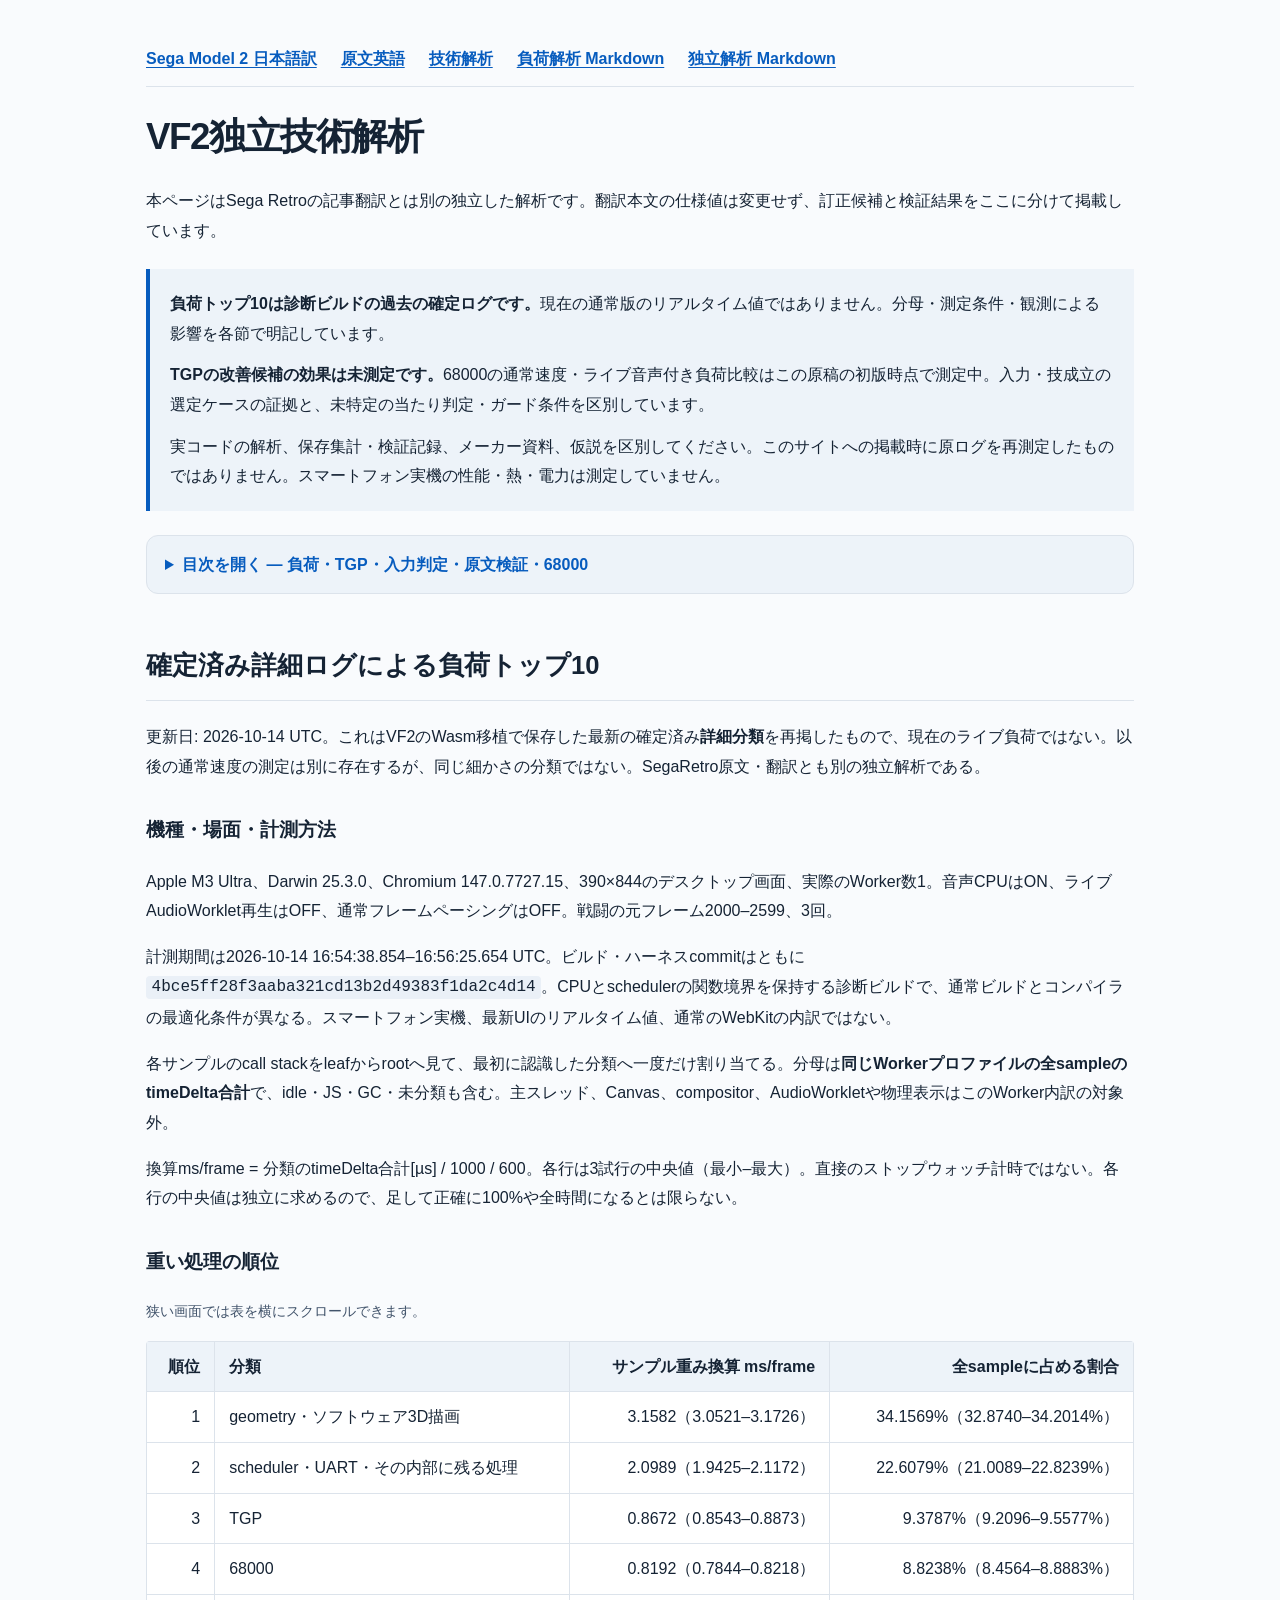
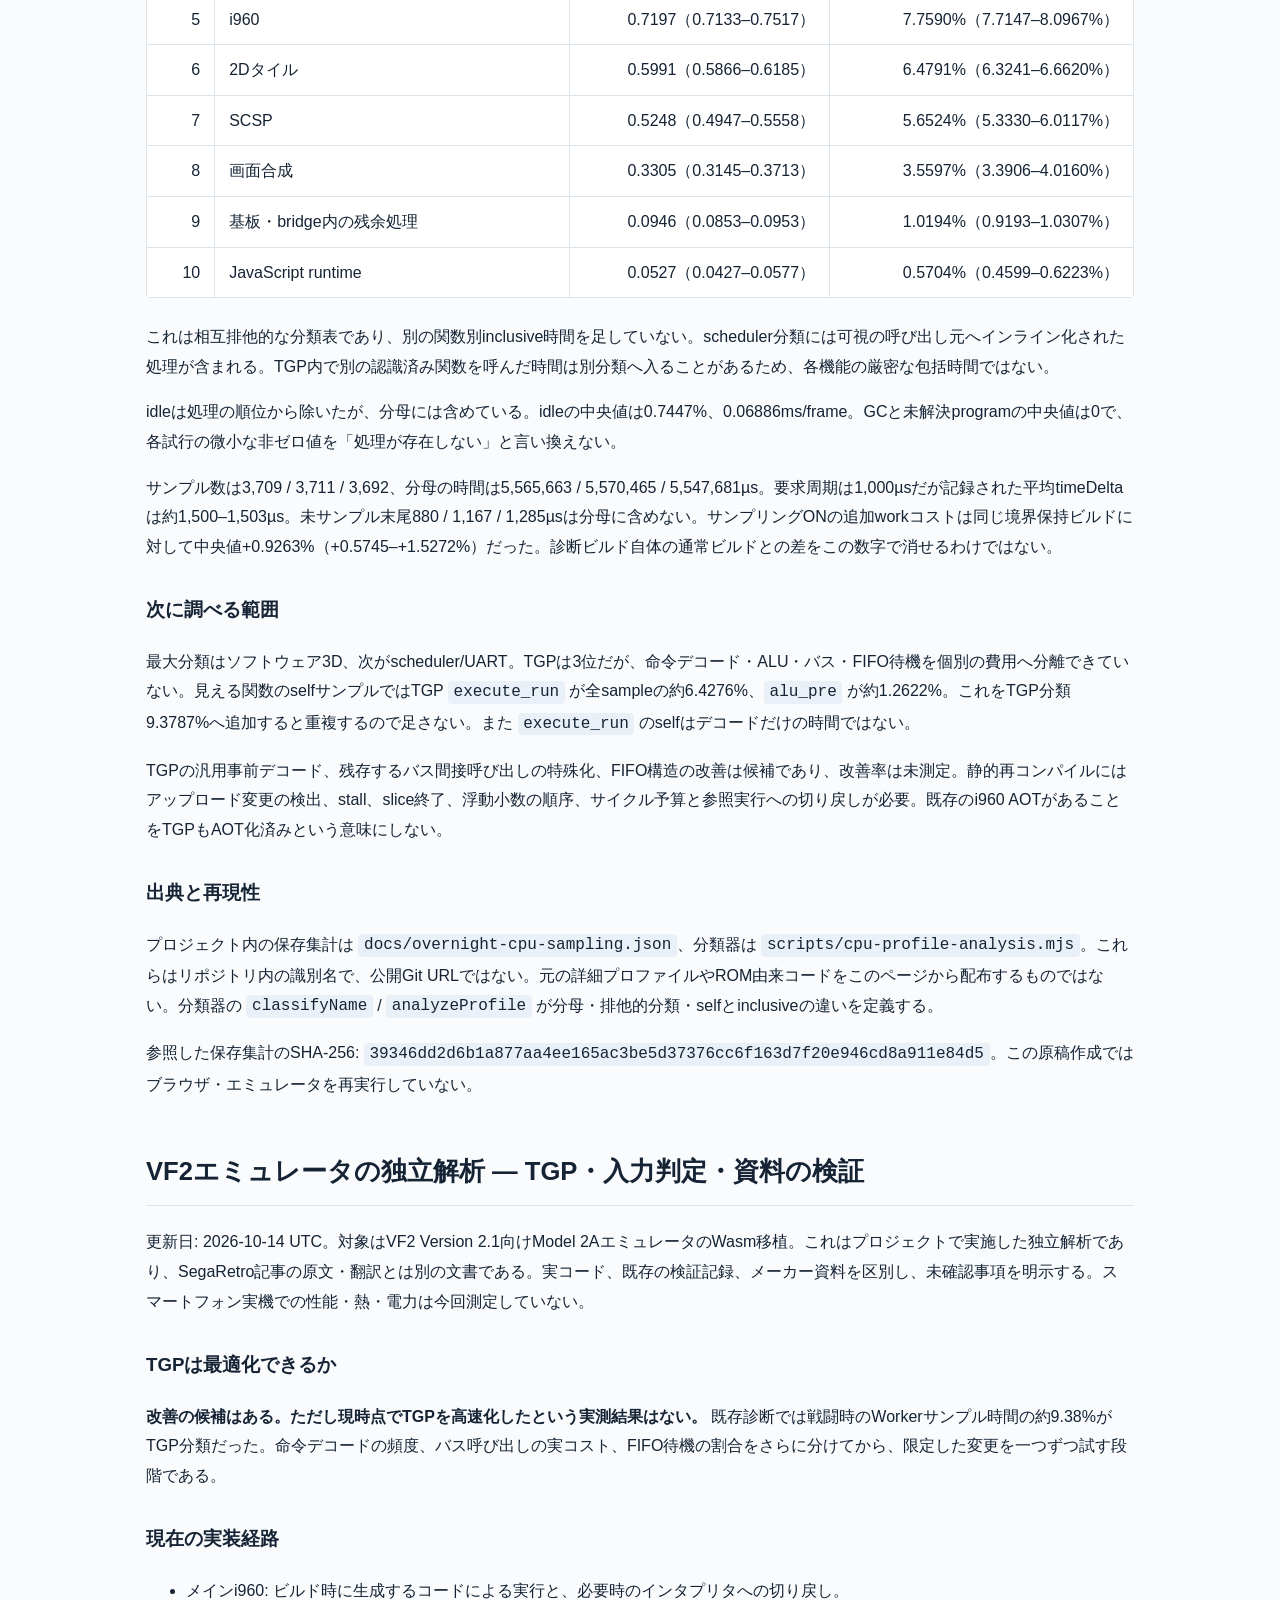
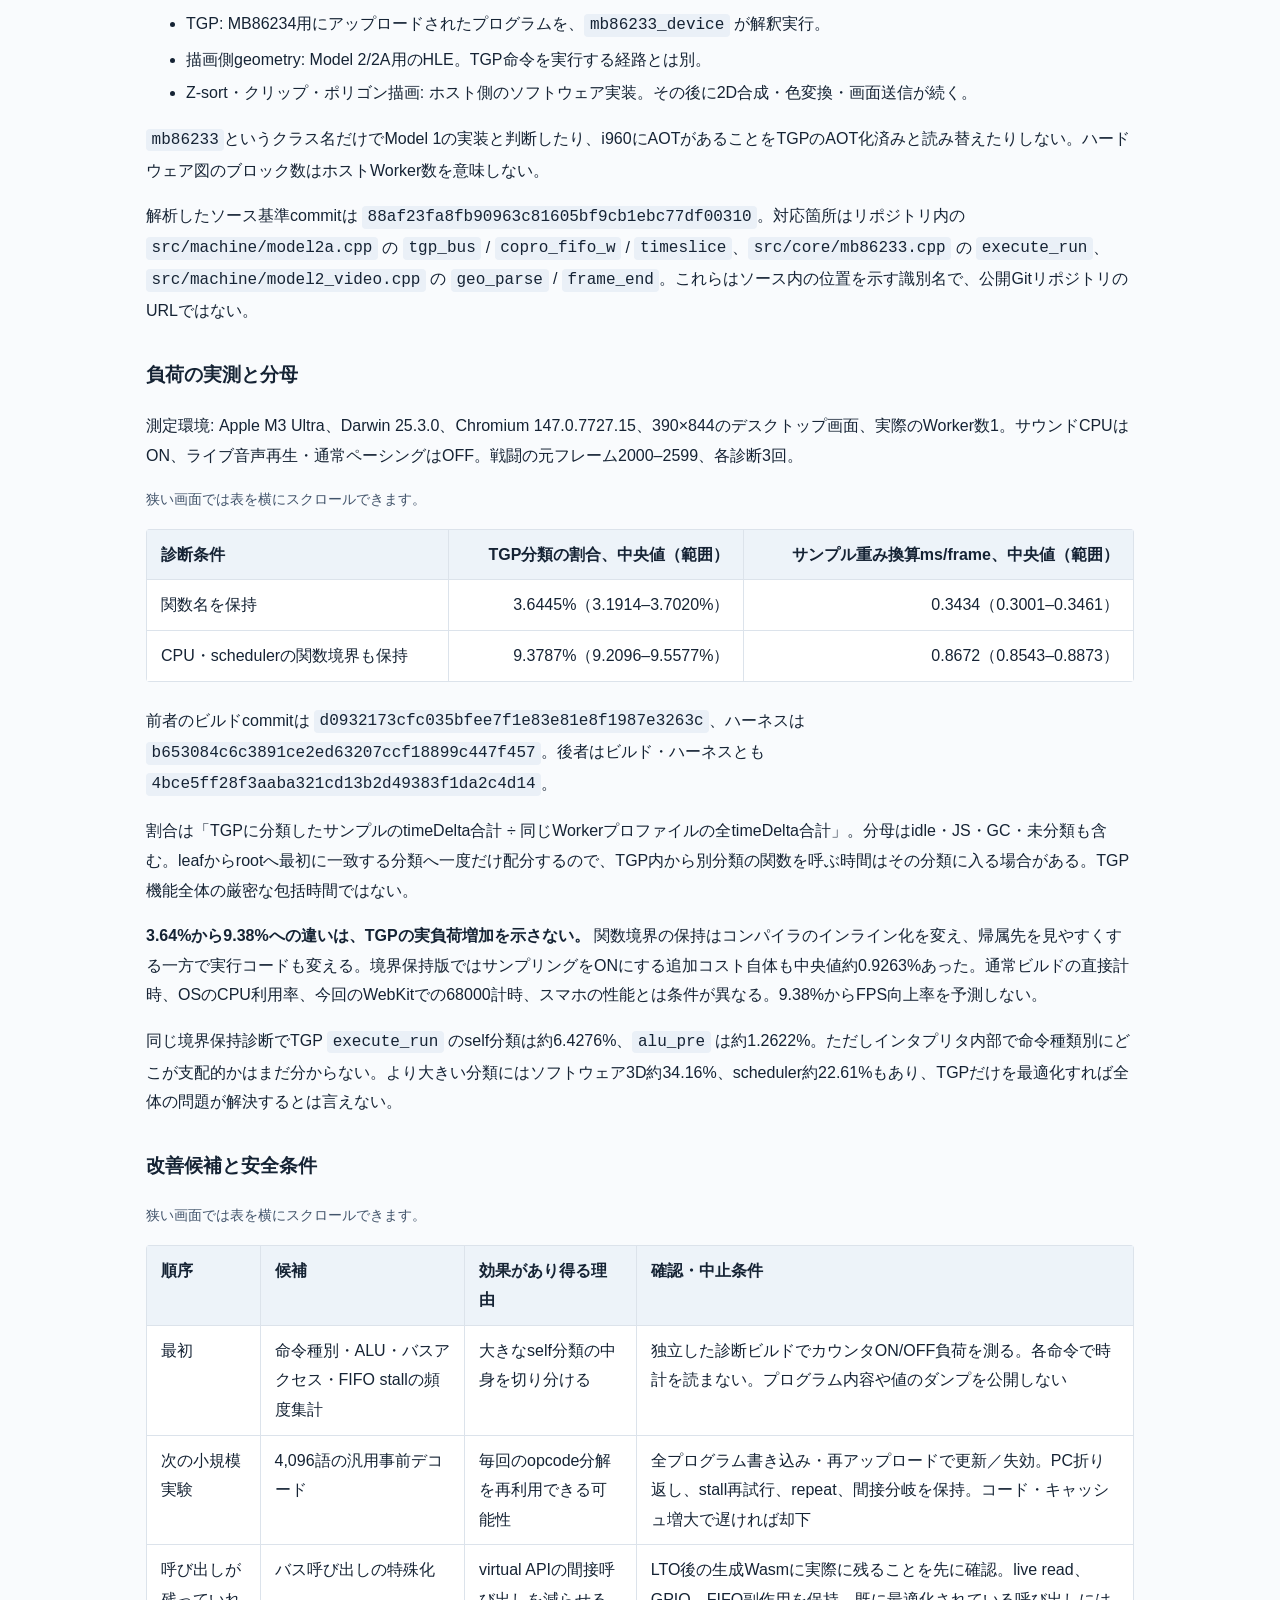
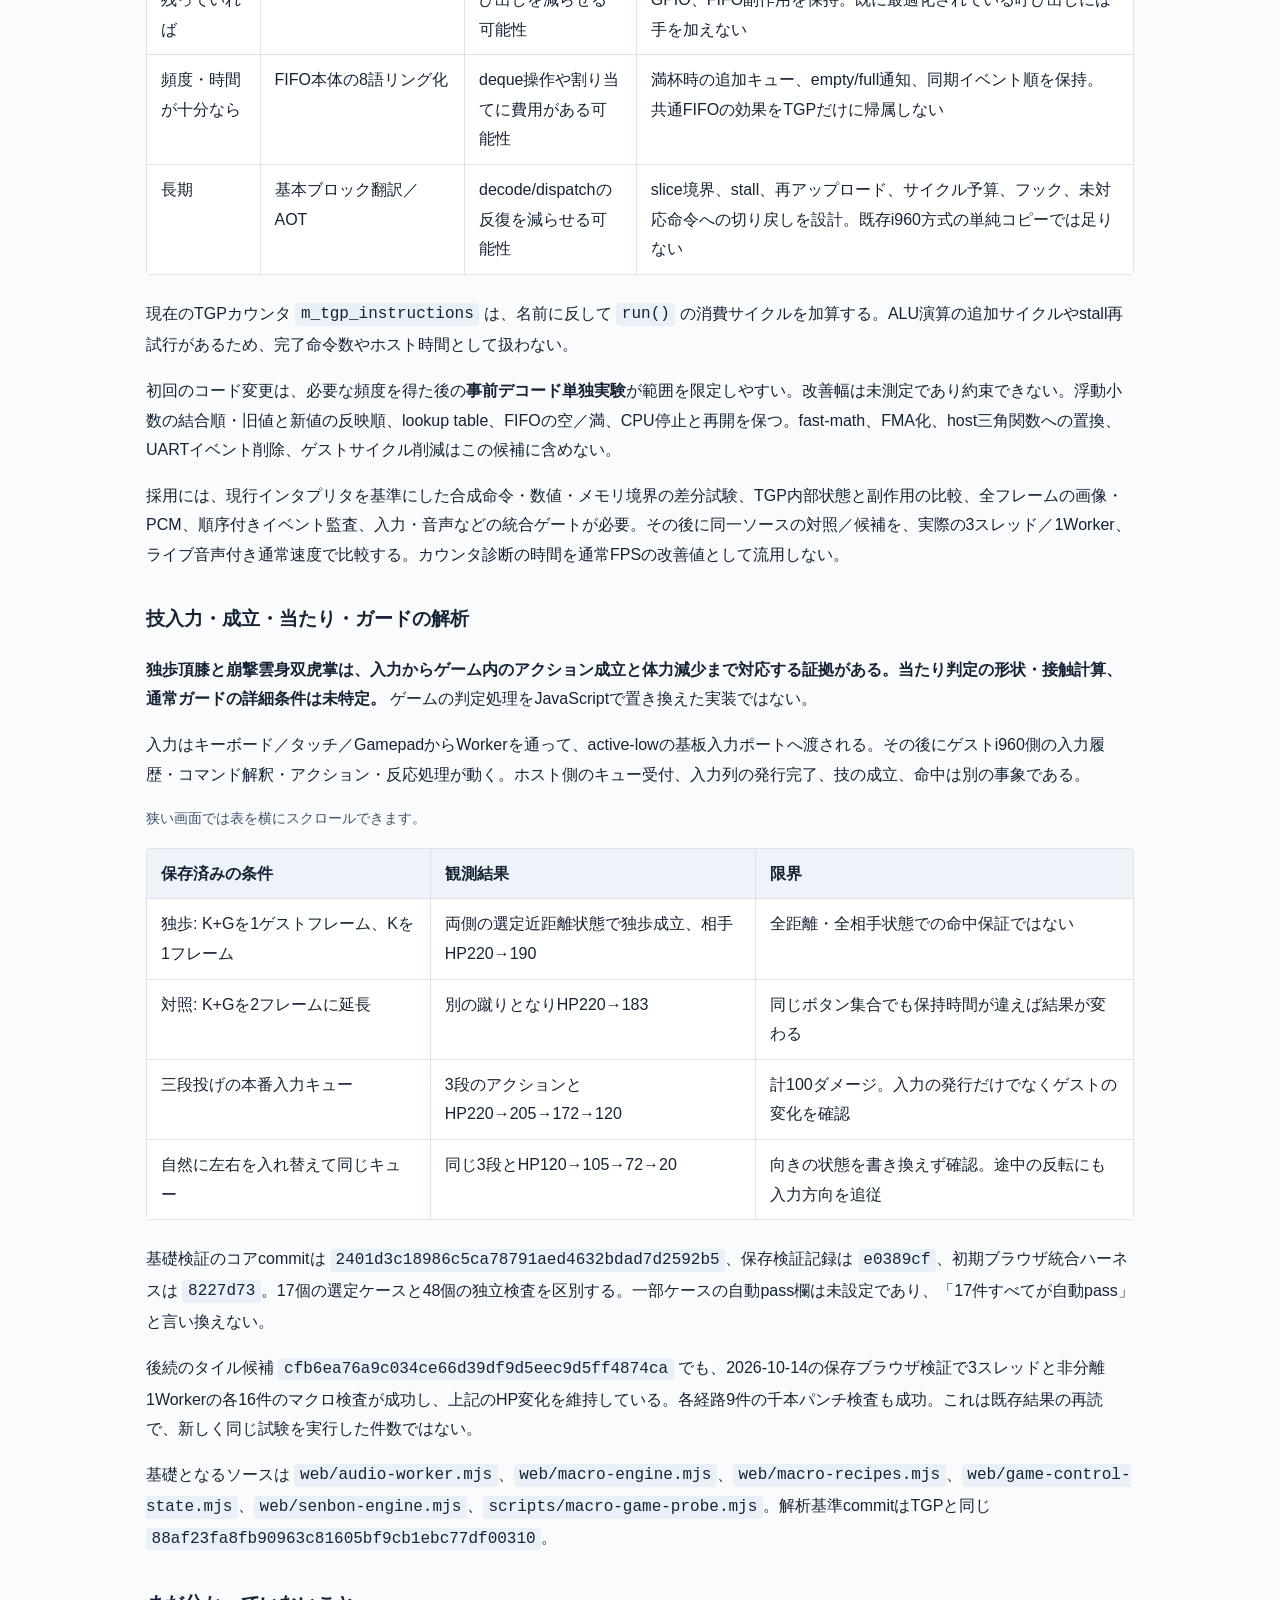
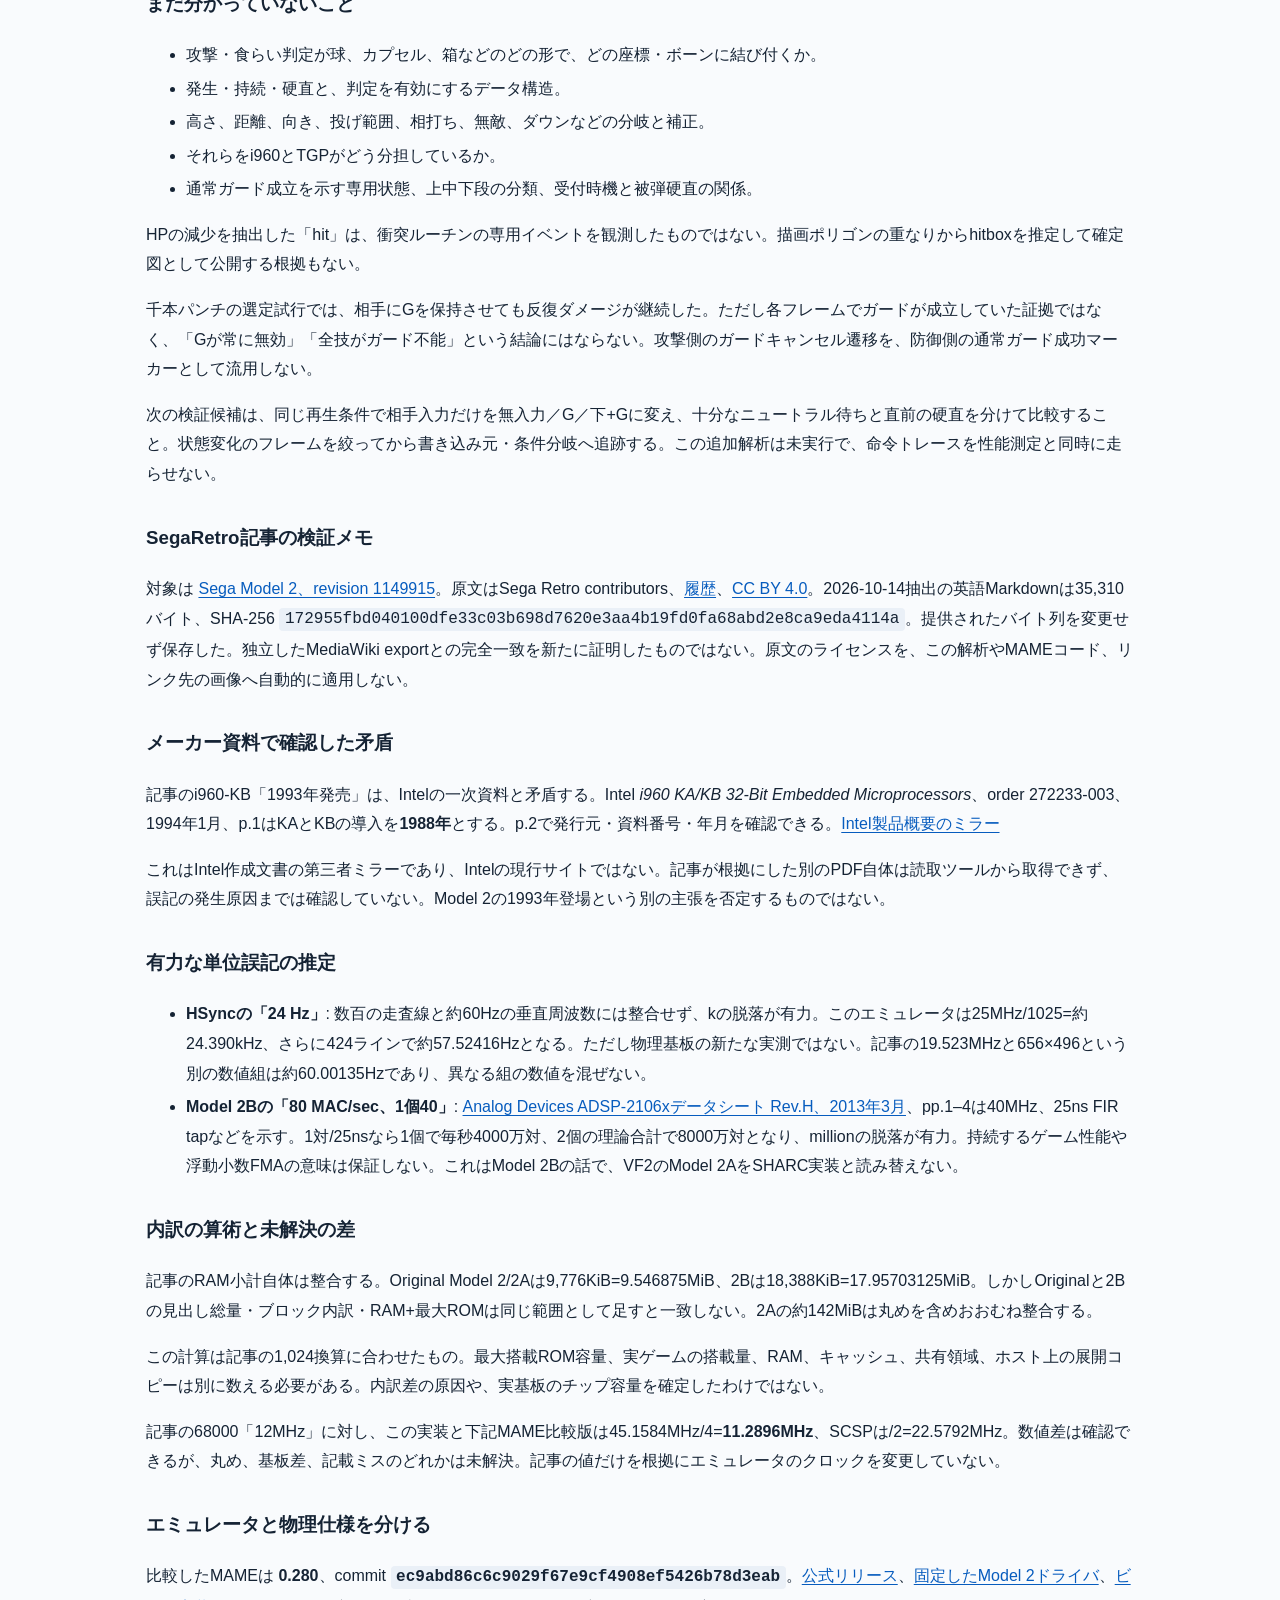
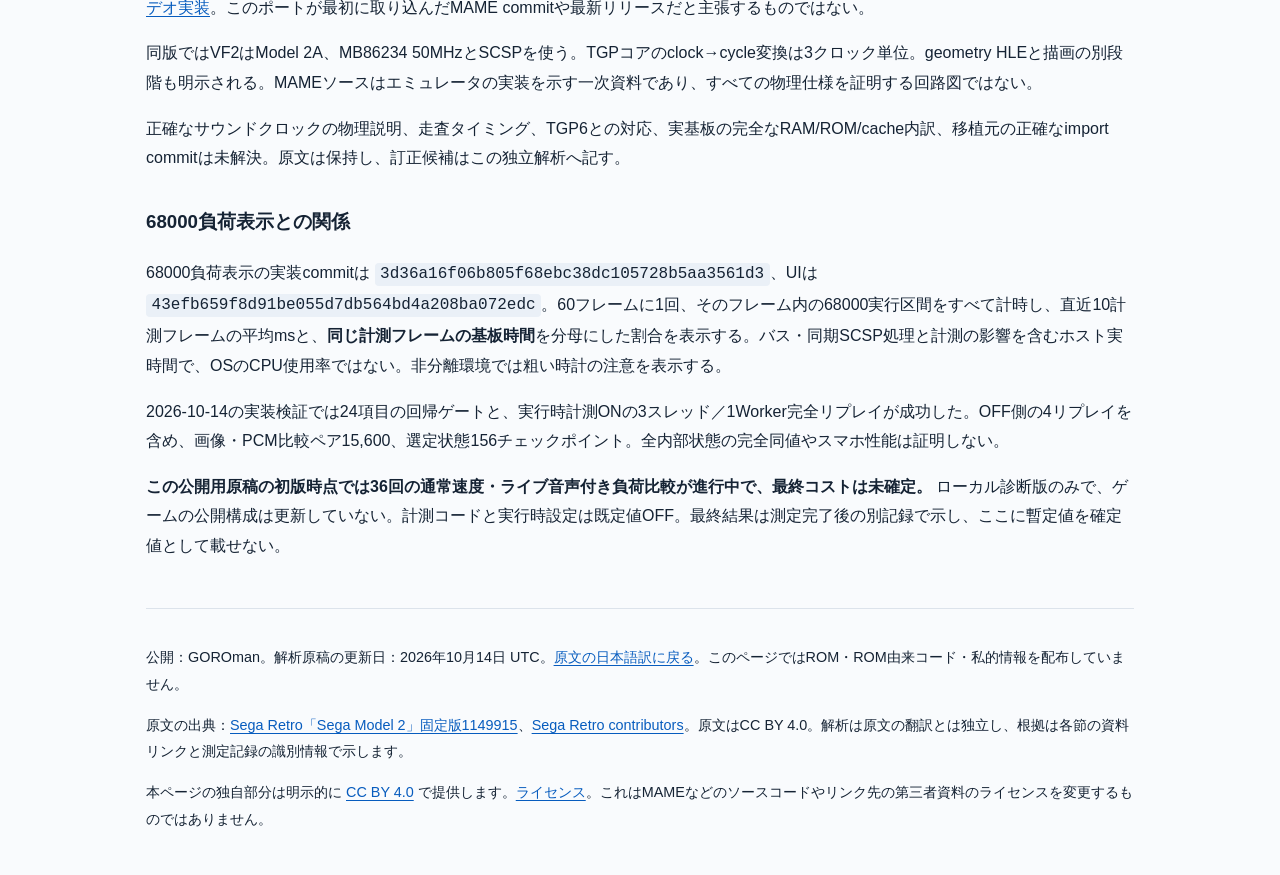
==== analysis.html @ 70b8b93a "Add independent VF2 analysis with diagnostic load and evidence limits" ====
<!DOCTYPE html>
<html lang="ja"><head><meta charset="utf-8"/><meta content="width=device-width, initial-scale=1" name="viewport"/><title>VF2独立技術解析 | Sega Model 2 日本語版</title><meta content="Sega Retroの原文翻訳とは独立したVF2技術解析。診断負荷トップ10、TGPの改善候補、入力判定、原文の検証、68000の計測条件と未確定事項。" name="description"/><link href="style.css" rel="stylesheet"/></head><body class="analysis-page"><nav aria-label="ページの切り替え" class="top"><a href="index.html">Sega Model 2 日本語訳</a><a href="en.html">原文英語</a><a aria-current="page" href="analysis.html">技術解析</a><a download="" href="vf2-load-top10-ja.md">負荷解析 Markdown</a><a download="" href="vf2-independent-analysis-ja.md">独立解析 Markdown</a></nav><main><h1>VF2独立技術解析</h1><p>本ページはSega Retroの記事翻訳とは別の独立した解析です。翻訳本文の仕様値は変更せず、訂正候補と検証結果をここに分けて掲載しています。</p><aside aria-label="解析の範囲と留保" class="analysis-notice"><p><strong>負荷トップ10は診断ビルドの過去の確定ログです。</strong>現在の通常版のリアルタイム値ではありません。分母・測定条件・観測による影響を各節で明記しています。</p><p><strong>TGPの改善候補の効果は未測定です。</strong>68000の通常速度・ライブ音声付き負荷比較はこの原稿の初版時点で測定中。入力・技成立の選定ケースの証拠と、未特定の当たり判定・ガード条件を区別しています。</p><p>実コードの解析、保存集計・検証記録、メーカー資料、仮説を区別してください。このサイトへの掲載時に原ログを再測定したものではありません。スマートフォン実機の性能・熱・電力は測定していません。</p></aside><details class="toc-disclosure"><summary>目次を開く — 負荷・TGP・入力判定・原文検証・68000</summary><nav aria-label="解析の目次" id="TOC"><ul><li><a href="#load-section-0">確定済み詳細ログによる負荷トップ10</a></li><li><a href="#load-section-1">機種・場面・計測方法</a></li><li><a href="#load-section-2">重い処理の順位</a></li><li><a href="#load-section-3">次に調べる範囲</a></li><li><a href="#load-section-4">出典と再現性</a></li><li><a href="#load-section-5">VF2エミュレータの独立解析 — TGP・入力判定・資料の検証</a></li><li><a href="#load-section-6">TGPは最適化できるか</a></li><li><a href="#load-section-7">現在の実装経路</a></li><li><a href="#load-section-8">負荷の実測と分母</a></li><li><a href="#load-section-9">改善候補と安全条件</a></li><li><a href="#load-section-10">技入力・成立・当たり・ガードの解析</a></li><li><a href="#load-section-11">まだ分かっていないこと</a></li><li><a href="#load-section-12">SegaRetro記事の検証メモ</a></li><li><a href="#load-section-13">メーカー資料で確認した矛盾</a></li><li><a href="#load-section-14">有力な単位誤記の推定</a></li><li><a href="#load-section-15">内訳の算術と未解決の差</a></li><li><a href="#load-section-16">エミュレータと物理仕様を分ける</a></li><li><a href="#load-section-17">68000負荷表示との関係</a></li></ul></nav></details><h2 id="load-section-0">確定済み詳細ログによる負荷トップ10</h2>
<p>更新日: 2026-10-14 UTC。これはVF2のWasm移植で保存した最新の確定済み<strong>詳細分類</strong>を再掲したもので、現在のライブ負荷ではない。以後の通常速度の測定は別に存在するが、同じ細かさの分類ではない。SegaRetro原文・翻訳とも別の独立解析である。</p>
<h3 id="load-section-1">機種・場面・計測方法</h3>
<p>Apple M3 Ultra、Darwin 25.3.0、Chromium 147.0.7727.15、390×844のデスクトップ画面、実際のWorker数1。音声CPUはON、ライブAudioWorklet再生はOFF、通常フレームペーシングはOFF。戦闘の元フレーム2000–2599、3回。</p>
<p>計測期間は2026-10-14 16:54:38.854–16:56:25.654 UTC。ビルド・ハーネスcommitはともに <code>4bce5ff28f3aaba321cd13b2d49383f1da2c4d14</code>。CPUとschedulerの関数境界を保持する診断ビルドで、通常ビルドとコンパイラの最適化条件が異なる。スマートフォン実機、最新UIのリアルタイム値、通常のWebKitの内訳ではない。</p>
<p>各サンプルのcall stackをleafからrootへ見て、最初に認識した分類へ一度だけ割り当てる。分母は<strong>同じWorkerプロファイルの全sampleのtimeDelta合計</strong>で、idle・JS・GC・未分類も含む。主スレッド、Canvas、compositor、AudioWorkletや物理表示はこのWorker内訳の対象外。</p>
<p>換算ms/frame = 分類のtimeDelta合計[µs] / 1000 / 600。各行は3試行の中央値（最小–最大）。直接のストップウォッチ計時ではない。各行の中央値は独立に求めるので、足して正確に100%や全時間になるとは限らない。</p>
<h3 id="load-section-2">重い処理の順位</h3>
<p class="table-hint">狭い画面では表を横にスクロールできます。</p><div aria-label="負荷順位と測定範囲の表" class="table-scroll" role="region" tabindex="0"><table>
<thead>
<tr>
<th scope="col" style="text-align:right">順位</th>
<th scope="col">分類</th>
<th scope="col" style="text-align:right">サンプル重み換算 ms/frame</th>
<th scope="col" style="text-align:right">全sampleに占める割合</th>
</tr>
</thead>
<tbody>
<tr>
<td style="text-align:right">1</td>
<td>geometry・ソフトウェア3D描画</td>
<td style="text-align:right">3.1582（3.0521–3.1726）</td>
<td style="text-align:right">34.1569%（32.8740–34.2014%）</td>
</tr>
<tr>
<td style="text-align:right">2</td>
<td>scheduler・UART・その内部に残る処理</td>
<td style="text-align:right">2.0989（1.9425–2.1172）</td>
<td style="text-align:right">22.6079%（21.0089–22.8239%）</td>
</tr>
<tr>
<td style="text-align:right">3</td>
<td>TGP</td>
<td style="text-align:right">0.8672（0.8543–0.8873）</td>
<td style="text-align:right">9.3787%（9.2096–9.5577%）</td>
</tr>
<tr>
<td style="text-align:right">4</td>
<td>68000</td>
<td style="text-align:right">0.8192（0.7844–0.8218）</td>
<td style="text-align:right">8.8238%（8.4564–8.8883%）</td>
</tr>
<tr>
<td style="text-align:right">5</td>
<td>i960</td>
<td style="text-align:right">0.7197（0.7133–0.7517）</td>
<td style="text-align:right">7.7590%（7.7147–8.0967%）</td>
</tr>
<tr>
<td style="text-align:right">6</td>
<td>2Dタイル</td>
<td style="text-align:right">0.5991（0.5866–0.6185）</td>
<td style="text-align:right">6.4791%（6.3241–6.6620%）</td>
</tr>
<tr>
<td style="text-align:right">7</td>
<td>SCSP</td>
<td style="text-align:right">0.5248（0.4947–0.5558）</td>
<td style="text-align:right">5.6524%（5.3330–6.0117%）</td>
</tr>
<tr>
<td style="text-align:right">8</td>
<td>画面合成</td>
<td style="text-align:right">0.3305（0.3145–0.3713）</td>
<td style="text-align:right">3.5597%（3.3906–4.0160%）</td>
</tr>
<tr>
<td style="text-align:right">9</td>
<td>基板・bridge内の残余処理</td>
<td style="text-align:right">0.0946（0.0853–0.0953）</td>
<td style="text-align:right">1.0194%（0.9193–1.0307%）</td>
</tr>
<tr>
<td style="text-align:right">10</td>
<td>JavaScript runtime</td>
<td style="text-align:right">0.0527（0.0427–0.0577）</td>
<td style="text-align:right">0.5704%（0.4599–0.6223%）</td>
</tr>
</tbody>
</table></div>
<p>これは相互排他的な分類表であり、別の関数別inclusive時間を足していない。scheduler分類には可視の呼び出し元へインライン化された処理が含まれる。TGP内で別の認識済み関数を呼んだ時間は別分類へ入ることがあるため、各機能の厳密な包括時間ではない。</p>
<p>idleは処理の順位から除いたが、分母には含めている。idleの中央値は0.7447%、0.06886ms/frame。GCと未解決programの中央値は0で、各試行の微小な非ゼロ値を「処理が存在しない」と言い換えない。</p>
<p>サンプル数は3,709 / 3,711 / 3,692、分母の時間は5,565,663 / 5,570,465 / 5,547,681µs。要求周期は1,000µsだが記録された平均timeDeltaは約1,500–1,503µs。未サンプル末尾880 / 1,167 / 1,285µsは分母に含めない。サンプリングONの追加workコストは同じ境界保持ビルドに対して中央値+0.9263%（+0.5745–+1.5272%）だった。診断ビルド自体の通常ビルドとの差をこの数字で消せるわけではない。</p>
<h3 id="load-section-3">次に調べる範囲</h3>
<p>最大分類はソフトウェア3D、次がscheduler/UART。TGPは3位だが、命令デコード・ALU・バス・FIFO待機を個別の費用へ分離できていない。見える関数のselfサンプルではTGP <code>execute_run</code> が全sampleの約6.4276%、<code>alu_pre</code> が約1.2622%。これをTGP分類9.3787%へ追加すると重複するので足さない。また <code>execute_run</code> のselfはデコードだけの時間ではない。</p>
<p>TGPの汎用事前デコード、残存するバス間接呼び出しの特殊化、FIFO構造の改善は候補であり、改善率は未測定。静的再コンパイルにはアップロード変更の検出、stall、slice終了、浮動小数の順序、サイクル予算と参照実行への切り戻しが必要。既存のi960 AOTがあることをTGPもAOT化済みという意味にしない。</p>
<h3 id="load-section-4">出典と再現性</h3>
<p>プロジェクト内の保存集計は <code>docs/overnight-cpu-sampling.json</code>、分類器は <code>scripts/cpu-profile-analysis.mjs</code>。これらはリポジトリ内の識別名で、公開Git URLではない。元の詳細プロファイルやROM由来コードをこのページから配布するものではない。分類器の <code>classifyName</code> / <code>analyzeProfile</code> が分母・排他的分類・selfとinclusiveの違いを定義する。</p>
<p>参照した保存集計のSHA-256: <code>39346dd2d6b1a877aa4ee165ac3be5d37376cc6f163d7f20e946cd8a911e84d5</code>。この原稿作成ではブラウザ・エミュレータを再実行していない。</p>
<h2 id="load-section-5">VF2エミュレータの独立解析 — TGP・入力判定・資料の検証</h2>
<p>更新日: 2026-10-14 UTC。対象はVF2 Version 2.1向けModel 2AエミュレータのWasm移植。これはプロジェクトで実施した独立解析であり、SegaRetro記事の原文・翻訳とは別の文書である。実コード、既存の検証記録、メーカー資料を区別し、未確認事項を明示する。スマートフォン実機での性能・熱・電力は今回測定していない。</p>
<h3 id="load-section-6">TGPは最適化できるか</h3>
<p><strong>改善の候補はある。ただし現時点でTGPを高速化したという実測結果はない。</strong> 既存診断では戦闘時のWorkerサンプル時間の約9.38%がTGP分類だった。命令デコードの頻度、バス呼び出しの実コスト、FIFO待機の割合をさらに分けてから、限定した変更を一つずつ試す段階である。</p>
<h3 id="load-section-7">現在の実装経路</h3>
<ul>
<li>メインi960: ビルド時に生成するコードによる実行と、必要時のインタプリタへの切り戻し。</li>
<li>TGP: MB86234用にアップロードされたプログラムを、<code>mb86233_device</code> が解釈実行。</li>
<li>描画側geometry: Model 2/2A用のHLE。TGP命令を実行する経路とは別。</li>
<li>Z-sort・クリップ・ポリゴン描画: ホスト側のソフトウェア実装。その後に2D合成・色変換・画面送信が続く。</li>
</ul>
<p><code>mb86233</code>というクラス名だけでModel 1の実装と判断したり、i960にAOTがあることをTGPのAOT化済みと読み替えたりしない。ハードウェア図のブロック数はホストWorker数を意味しない。</p>
<p>解析したソース基準commitは <code>88af23fa8fb90963c81605bf9cb1ebc77df00310</code>。対応箇所はリポジトリ内の <code>src/machine/model2a.cpp</code> の <code>tgp_bus</code> / <code>copro_fifo_w</code> / <code>timeslice</code>、<code>src/core/mb86233.cpp</code> の <code>execute_run</code>、<code>src/machine/model2_video.cpp</code> の <code>geo_parse</code> / <code>frame_end</code>。これらはソース内の位置を示す識別名で、公開GitリポジトリのURLではない。</p>
<h3 id="load-section-8">負荷の実測と分母</h3>
<p>測定環境: Apple M3 Ultra、Darwin 25.3.0、Chromium 147.0.7727.15、390×844のデスクトップ画面、実際のWorker数1。サウンドCPUはON、ライブ音声再生・通常ペーシングはOFF。戦闘の元フレーム2000–2599、各診断3回。</p>
<p class="table-hint">狭い画面では表を横にスクロールできます。</p><div aria-label="負荷順位と測定範囲の表" class="table-scroll" role="region" tabindex="0"><table>
<thead>
<tr>
<th scope="col">診断条件</th>
<th scope="col" style="text-align:right">TGP分類の割合、中央値（範囲）</th>
<th scope="col" style="text-align:right">サンプル重み換算ms/frame、中央値（範囲）</th>
</tr>
</thead>
<tbody>
<tr>
<td>関数名を保持</td>
<td style="text-align:right">3.6445%（3.1914–3.7020%）</td>
<td style="text-align:right">0.3434（0.3001–0.3461）</td>
</tr>
<tr>
<td>CPU・schedulerの関数境界も保持</td>
<td style="text-align:right">9.3787%（9.2096–9.5577%）</td>
<td style="text-align:right">0.8672（0.8543–0.8873）</td>
</tr>
</tbody>
</table></div>
<p>前者のビルドcommitは <code>d0932173cfc035bfee7f1e83e81e8f1987e3263c</code>、ハーネスは <code>b653084c6c3891ce2ed63207ccf18899c447f457</code>。後者はビルド・ハーネスとも <code>4bce5ff28f3aaba321cd13b2d49383f1da2c4d14</code>。</p>
<p>割合は「TGPに分類したサンプルのtimeDelta合計 ÷ 同じWorkerプロファイルの全timeDelta合計」。分母はidle・JS・GC・未分類も含む。leafからrootへ最初に一致する分類へ一度だけ配分するので、TGP内から別分類の関数を呼ぶ時間はその分類に入る場合がある。TGP機能全体の厳密な包括時間ではない。</p>
<p><strong>3.64%から9.38%への違いは、TGPの実負荷増加を示さない。</strong> 関数境界の保持はコンパイラのインライン化を変え、帰属先を見やすくする一方で実行コードも変える。境界保持版ではサンプリングをONにする追加コスト自体も中央値約0.9263%あった。通常ビルドの直接計時、OSのCPU利用率、今回のWebKitでの68000計時、スマホの性能とは条件が異なる。9.38%からFPS向上率を予測しない。</p>
<p>同じ境界保持診断でTGP <code>execute_run</code> のself分類は約6.4276%、<code>alu_pre</code> は約1.2622%。ただしインタプリタ内部で命令種類別にどこが支配的かはまだ分からない。より大きい分類にはソフトウェア3D約34.16%、scheduler約22.61%もあり、TGPだけを最適化すれば全体の問題が解決するとは言えない。</p>
<h3 id="load-section-9">改善候補と安全条件</h3>
<p class="table-hint">狭い画面では表を横にスクロールできます。</p><div aria-label="負荷順位と測定範囲の表" class="table-scroll" role="region" tabindex="0"><table>
<thead>
<tr>
<th scope="col">順序</th>
<th scope="col">候補</th>
<th scope="col">効果があり得る理由</th>
<th scope="col">確認・中止条件</th>
</tr>
</thead>
<tbody>
<tr>
<td>最初</td>
<td>命令種別・ALU・バスアクセス・FIFO stallの頻度集計</td>
<td>大きなself分類の中身を切り分ける</td>
<td>独立した診断ビルドでカウンタON/OFF負荷を測る。各命令で時計を読まない。プログラム内容や値のダンプを公開しない</td>
</tr>
<tr>
<td>次の小規模実験</td>
<td>4,096語の汎用事前デコード</td>
<td>毎回のopcode分解を再利用できる可能性</td>
<td>全プログラム書き込み・再アップロードで更新／失効。PC折り返し、stall再試行、repeat、間接分岐を保持。コード・キャッシュ増大で遅ければ却下</td>
</tr>
<tr>
<td>呼び出しが残っていれば</td>
<td>バス呼び出しの特殊化</td>
<td>virtual APIの間接呼び出しを減らせる可能性</td>
<td>LTO後の生成Wasmに実際に残ることを先に確認。live read、GPIO、FIFO副作用を保持。既に最適化されている呼び出しには手を加えない</td>
</tr>
<tr>
<td>頻度・時間が十分なら</td>
<td>FIFO本体の8語リング化</td>
<td>deque操作や割り当てに費用がある可能性</td>
<td>満杯時の追加キュー、empty/full通知、同期イベント順を保持。共通FIFOの効果をTGPだけに帰属しない</td>
</tr>
<tr>
<td>長期</td>
<td>基本ブロック翻訳／AOT</td>
<td>decode/dispatchの反復を減らせる可能性</td>
<td>slice境界、stall、再アップロード、サイクル予算、フック、未対応命令への切り戻しを設計。既存i960方式の単純コピーでは足りない</td>
</tr>
</tbody>
</table></div>
<p>現在のTGPカウンタ <code>m_tgp_instructions</code> は、名前に反して <code>run()</code> の消費サイクルを加算する。ALU演算の追加サイクルやstall再試行があるため、完了命令数やホスト時間として扱わない。</p>
<p>初回のコード変更は、必要な頻度を得た後の<strong>事前デコード単独実験</strong>が範囲を限定しやすい。改善幅は未測定であり約束できない。浮動小数の結合順・旧値と新値の反映順、lookup table、FIFOの空／満、CPU停止と再開を保つ。fast-math、FMA化、host三角関数への置換、UARTイベント削除、ゲストサイクル削減はこの候補に含めない。</p>
<p>採用には、現行インタプリタを基準にした合成命令・数値・メモリ境界の差分試験、TGP内部状態と副作用の比較、全フレームの画像・PCM、順序付きイベント監査、入力・音声などの統合ゲートが必要。その後に同一ソースの対照／候補を、実際の3スレッド／1Worker、ライブ音声付き通常速度で比較する。カウンタ診断の時間を通常FPSの改善値として流用しない。</p>
<h3 id="load-section-10">技入力・成立・当たり・ガードの解析</h3>
<p><strong>独歩頂膝と崩撃雲身双虎掌は、入力からゲーム内のアクション成立と体力減少まで対応する証拠がある。当たり判定の形状・接触計算、通常ガードの詳細条件は未特定。</strong> ゲームの判定処理をJavaScriptで置き換えた実装ではない。</p>
<p>入力はキーボード／タッチ／GamepadからWorkerを通って、active-lowの基板入力ポートへ渡される。その後にゲストi960側の入力履歴・コマンド解釈・アクション・反応処理が動く。ホスト側のキュー受付、入力列の発行完了、技の成立、命中は別の事象である。</p>
<p class="table-hint">狭い画面では表を横にスクロールできます。</p><div aria-label="負荷順位と測定範囲の表" class="table-scroll" role="region" tabindex="0"><table>
<thead>
<tr>
<th scope="col">保存済みの条件</th>
<th scope="col">観測結果</th>
<th scope="col">限界</th>
</tr>
</thead>
<tbody>
<tr>
<td>独歩: K+Gを1ゲストフレーム、Kを1フレーム</td>
<td>両側の選定近距離状態で独歩成立、相手HP220→190</td>
<td>全距離・全相手状態での命中保証ではない</td>
</tr>
<tr>
<td>対照: K+Gを2フレームに延長</td>
<td>別の蹴りとなりHP220→183</td>
<td>同じボタン集合でも保持時間が違えば結果が変わる</td>
</tr>
<tr>
<td>三段投げの本番入力キュー</td>
<td>3段のアクションとHP220→205→172→120</td>
<td>計100ダメージ。入力の発行だけでなくゲストの変化を確認</td>
</tr>
<tr>
<td>自然に左右を入れ替えて同じキュー</td>
<td>同じ3段とHP120→105→72→20</td>
<td>向きの状態を書き換えず確認。途中の反転にも入力方向を追従</td>
</tr>
</tbody>
</table></div>
<p>基礎検証のコアcommitは <code>2401d3c18986c5ca78791aed4632bdad7d2592b5</code>、保存検証記録は <code>e0389cf</code>、初期ブラウザ統合ハーネスは <code>8227d73</code>。17個の選定ケースと48個の独立検査を区別する。一部ケースの自動pass欄は未設定であり、「17件すべてが自動pass」と言い換えない。</p>
<p>後続のタイル候補 <code>cfb6ea76a9c034ce66d39df9d5eec9d5ff4874ca</code> でも、2026-10-14の保存ブラウザ検証で3スレッドと非分離1Workerの各16件のマクロ検査が成功し、上記のHP変化を維持している。各経路9件の千本パンチ検査も成功。これは既存結果の再読で、新しく同じ試験を実行した件数ではない。</p>
<p>基礎となるソースは <code>web/audio-worker.mjs</code>、<code>web/macro-engine.mjs</code>、<code>web/macro-recipes.mjs</code>、<code>web/game-control-state.mjs</code>、<code>web/senbon-engine.mjs</code>、<code>scripts/macro-game-probe.mjs</code>。解析基準commitはTGPと同じ <code>88af23fa8fb90963c81605bf9cb1ebc77df00310</code>。</p>
<h3 id="load-section-11">まだ分かっていないこと</h3>
<ul>
<li>攻撃・食らい判定が球、カプセル、箱などのどの形で、どの座標・ボーンに結び付くか。</li>
<li>発生・持続・硬直と、判定を有効にするデータ構造。</li>
<li>高さ、距離、向き、投げ範囲、相打ち、無敵、ダウンなどの分岐と補正。</li>
<li>それらをi960とTGPがどう分担しているか。</li>
<li>通常ガード成立を示す専用状態、上中下段の分類、受付時機と被弾硬直の関係。</li>
</ul>
<p>HPの減少を抽出した「hit」は、衝突ルーチンの専用イベントを観測したものではない。描画ポリゴンの重なりからhitboxを推定して確定図として公開する根拠もない。</p>
<p>千本パンチの選定試行では、相手にGを保持させても反復ダメージが継続した。ただし各フレームでガードが成立していた証拠ではなく、「Gが常に無効」「全技がガード不能」という結論にはならない。攻撃側のガードキャンセル遷移を、防御側の通常ガード成功マーカーとして流用しない。</p>
<p>次の検証候補は、同じ再生条件で相手入力だけを無入力／G／下+Gに変え、十分なニュートラル待ちと直前の硬直を分けて比較すること。状態変化のフレームを絞ってから書き込み元・条件分岐へ追跡する。この追加解析は未実行で、命令トレースを性能測定と同時に走らせない。</p>
<h3 id="load-section-12">SegaRetro記事の検証メモ</h3>
<p>対象は <a href="https://segaretro.org/index.php?title=Sega_Model_2&amp;oldid=1149915">Sega Model 2、revision 1149915</a>。原文はSega Retro contributors、<a href="https://segaretro.org/index.php?title=Sega_Model_2&amp;action=history">履歴</a>、<a href="https://creativecommons.org/licenses/by/4.0/">CC BY 4.0</a>。2026-10-14抽出の英語Markdownは35,310バイト、SHA-256 <code>172955fbd040100dfe33c03b698d7620e3aa4b19fd0fa68abd2e8ca9eda4114a</code>。提供されたバイト列を変更せず保存した。独立したMediaWiki exportとの完全一致を新たに証明したものではない。原文のライセンスを、この解析やMAMEコード、リンク先の画像へ自動的に適用しない。</p>
<h3 id="load-section-13">メーカー資料で確認した矛盾</h3>
<p>記事のi960-KB「1993年発売」は、Intelの一次資料と矛盾する。Intel <em>i960 KA/KB 32-Bit Embedded Microprocessors</em>、order 272233-003、1994年1月、p.1はKAとKBの導入を<strong>1988年</strong>とする。p.2で発行元・資料番号・年月を確認できる。<a href="https://datasheets.chipdb.org/Intel/80960/PRODBREF/27223303.PDF">Intel製品概要のミラー</a></p>
<p>これはIntel作成文書の第三者ミラーであり、Intelの現行サイトではない。記事が根拠にした別のPDF自体は読取ツールから取得できず、誤記の発生原因までは確認していない。Model 2の1993年登場という別の主張を否定するものではない。</p>
<h3 id="load-section-14">有力な単位誤記の推定</h3>
<ul>
<li><strong>HSyncの「24 Hz」</strong>: 数百の走査線と約60Hzの垂直周波数には整合せず、kの脱落が有力。このエミュレータは25MHz/1025=約24.390kHz、さらに424ラインで約57.52416Hzとなる。ただし物理基板の新たな実測ではない。記事の19.523MHzと656×496という別の数値組は約60.00135Hzであり、異なる組の数値を混ぜない。</li>
<li><strong>Model 2Bの「80 MAC/sec、1個40」</strong>: <a href="https://www.analog.com/media/en/technical-documentation/data-sheets/ADSP-21060_21060L_21062_21062L_21060C_21060LC.pdf">Analog Devices ADSP-2106xデータシート Rev.H、2013年3月</a>、pp.1–4は40MHz、25ns FIR tapなどを示す。1対/25nsなら1個で毎秒4000万対、2個の理論合計で8000万対となり、millionの脱落が有力。持続するゲーム性能や浮動小数FMAの意味は保証しない。これはModel 2Bの話で、VF2のModel 2AをSHARC実装と読み替えない。</li>
</ul>
<h3 id="load-section-15">内訳の算術と未解決の差</h3>
<p>記事のRAM小計自体は整合する。Original Model 2/2Aは9,776KiB=9.546875MiB、2Bは18,388KiB=17.95703125MiB。しかしOriginalと2Bの見出し総量・ブロック内訳・RAM+最大ROMは同じ範囲として足すと一致しない。2Aの約142MiBは丸めを含めおおむね整合する。</p>
<p>この計算は記事の1,024換算に合わせたもの。最大搭載ROM容量、実ゲームの搭載量、RAM、キャッシュ、共有領域、ホスト上の展開コピーは別に数える必要がある。内訳差の原因や、実基板のチップ容量を確定したわけではない。</p>
<p>記事の68000「12MHz」に対し、この実装と下記MAME比較版は45.1584MHz/4=<strong>11.2896MHz</strong>、SCSPは/2=22.5792MHz。数値差は確認できるが、丸め、基板差、記載ミスのどれかは未解決。記事の値だけを根拠にエミュレータのクロックを変更していない。</p>
<h3 id="load-section-16">エミュレータと物理仕様を分ける</h3>
<p>比較したMAMEは <strong>0.280</strong>、commit <strong><code>ec9abd86c6c9029f67e9cf4908ef5426b78d3eab</code></strong>。<a href="https://github.com/mamedev/mame/releases/tag/mame0280">公式リリース</a>、<a href="https://github.com/mamedev/mame/blob/ec9abd86c6c9029f67e9cf4908ef5426b78d3eab/src/mame/sega/model2.cpp">固定したModel 2ドライバ</a>、<a href="https://github.com/mamedev/mame/blob/ec9abd86c6c9029f67e9cf4908ef5426b78d3eab/src/mame/sega/model2_v.cpp">ビデオ実装</a>。このポートが最初に取り込んだMAME commitや最新リリースだと主張するものではない。</p>
<p>同版ではVF2はModel 2A、MB86234 50MHzとSCSPを使う。TGPコアのclock→cycle変換は3クロック単位。geometry HLEと描画の別段階も明示される。MAMEソースはエミュレータの実装を示す一次資料であり、すべての物理仕様を証明する回路図ではない。</p>
<p>正確なサウンドクロックの物理説明、走査タイミング、TGP6との対応、実基板の完全なRAM/ROM/cache内訳、移植元の正確なimport commitは未解決。原文は保持し、訂正候補はこの独立解析へ記す。</p>
<h3 id="load-section-17">68000負荷表示との関係</h3>
<p>68000負荷表示の実装commitは <code>3d36a16f06b805f68ebc38dc105728b5aa3561d3</code>、UIは <code>43efb659f8d91be055d7db564bd4a208ba072edc</code>。60フレームに1回、そのフレーム内の68000実行区間をすべて計時し、直近10計測フレームの平均msと、<strong>同じ計測フレームの基板時間</strong>を分母にした割合を表示する。バス・同期SCSP処理と計測の影響を含むホスト実時間で、OSのCPU使用率ではない。非分離環境では粗い時計の注意を表示する。</p>
<p>2026-10-14の実装検証では24項目の回帰ゲートと、実行時計測ONの3スレッド／1Worker完全リプレイが成功した。OFF側の4リプレイを含め、画像・PCM比較ペア15,600、選定状態156チェックポイント。全内部状態の完全同値やスマホ性能は証明しない。</p>
<p><strong>この公開用原稿の初版時点では36回の通常速度・ライブ音声付き負荷比較が進行中で、最終コストは未確定。</strong> ローカル診断版のみで、ゲームの公開構成は更新していない。計測コードと実行時設定は既定値OFF。最終結果は測定完了後の別記録で示し、ここに暫定値を確定値として載せない。</p>
</main><footer><p>公開：GOROman。解析原稿の更新日：2026年10月14日 UTC。<a href="index.html">原文の日本語訳に戻る</a>。このページではROM・ROM由来コード・私的情報を配布していません。</p><p>原文の出典：<a href="https://segaretro.org/index.php?title=Sega_Model_2&amp;oldid=1149915">Sega Retro「Sega Model 2」固定版1149915</a>、<a href="https://segaretro.org/index.php?title=Sega_Model_2&amp;action=history">Sega Retro contributors</a>。原文はCC BY 4.0。解析は原文の翻訳とは独立し、根拠は各節の資料リンクと測定記録の識別情報で示します。</p><p>本ページの独自部分は明示的に <a href="https://creativecommons.org/licenses/by/4.0/" rel="license">CC BY 4.0</a> で提供します。<a href="LICENSE.txt">ライセンス</a>。これはMAMEなどのソースコードやリンク先の第三者資料のライセンスを変更するものではありません。</p></footer></body></html>
---- style.css ----
:root{color-scheme:light;--ink:#152334;--blue:#075cbe;--line:#dce3eb}*{box-sizing:border-box}html{scroll-behavior:smooth}body{max-width:1060px;margin:0 auto;padding:32px 36px 80px;font:16px/1.85 -apple-system,BlinkMacSystemFont,"Segoe UI","Noto Sans JP",sans-serif;color:var(--ink);background:#f9fbfd}h1{font-size:2.3rem;line-height:1.4;letter-spacing:-.04em;margin:24px 0}h2{font-size:1.6rem;border-bottom:1px solid var(--line);padding-bottom:.4em;margin-top:3rem}h3{margin-top:2rem}h4{font-size:1.1rem;margin:2rem 0 1rem}a{color:var(--blue);text-underline-offset:.18em;overflow-wrap:anywhere}p,li,th,td{overflow-wrap:anywhere}li{margin:.25em 0}nav.top{display:flex;gap:12px 24px;flex-wrap:wrap;font-weight:650;padding:12px 0;border-bottom:1px solid var(--line)}#TOC{background:#edf3f9;border:1px solid var(--line);border-radius:12px;padding:18px 24px;margin:30px 0}#TOC ul{margin:0}table{border-collapse:collapse;width:100%;background:white}th,td{border:1px solid var(--line);padding:10px 14px;text-align:left;vertical-align:top}th{background:#edf3f9}table ul{margin:0;padding-left:1.3rem}.spec-table th{width:24%;min-width:130px}.games-table th:last-child,.games-table td:last-child{width:24%}.table-scroll{overflow-x:auto;margin:1.5rem 0;border-radius:4px}.table-scroll:focus-visible,a:focus-visible{outline:3px solid #de8b19;outline-offset:3px}code{background:#eaf0f7;padding:.15em .35em;border-radius:4px}footer{margin-top:48px;border-top:1px solid var(--line);padding-top:20px;font-size:.9rem}[id]{scroll-margin-top:24px}@media(max-width:600px){body{padding:16px 16px 48px}h1{font-size:1.8rem}h2{font-size:1.4rem}ul{padding-left:1.35rem}#TOC{padding:16px}th,td{padding:9px 10px}.spec-table th{width:30%;min-width:100px}nav.top a{padding:5px 0}}@media(prefers-reduced-motion:reduce){html{scroll-behavior:auto}}

.toc-disclosure{margin:24px 0;border:1px solid var(--line);border-radius:12px;background:#edf3f9}.toc-disclosure summary{padding:14px 18px;cursor:pointer;font-weight:650;color:var(--blue)}.toc-disclosure #TOC{border:0;margin:0;background:transparent;padding-top:0}

.analysis-notice{border-left:4px solid var(--blue);background:#edf3f9;padding:8px 20px;margin:24px 0}.analysis-notice p{margin:12px 0}.table-hint{font-size:.9rem;color:#42546b;margin-bottom:-.5rem}.analysis-page table{min-width:700px}.analysis-page .table-scroll{max-width:100%}.analysis-page code{overflow-wrap:anywhere}
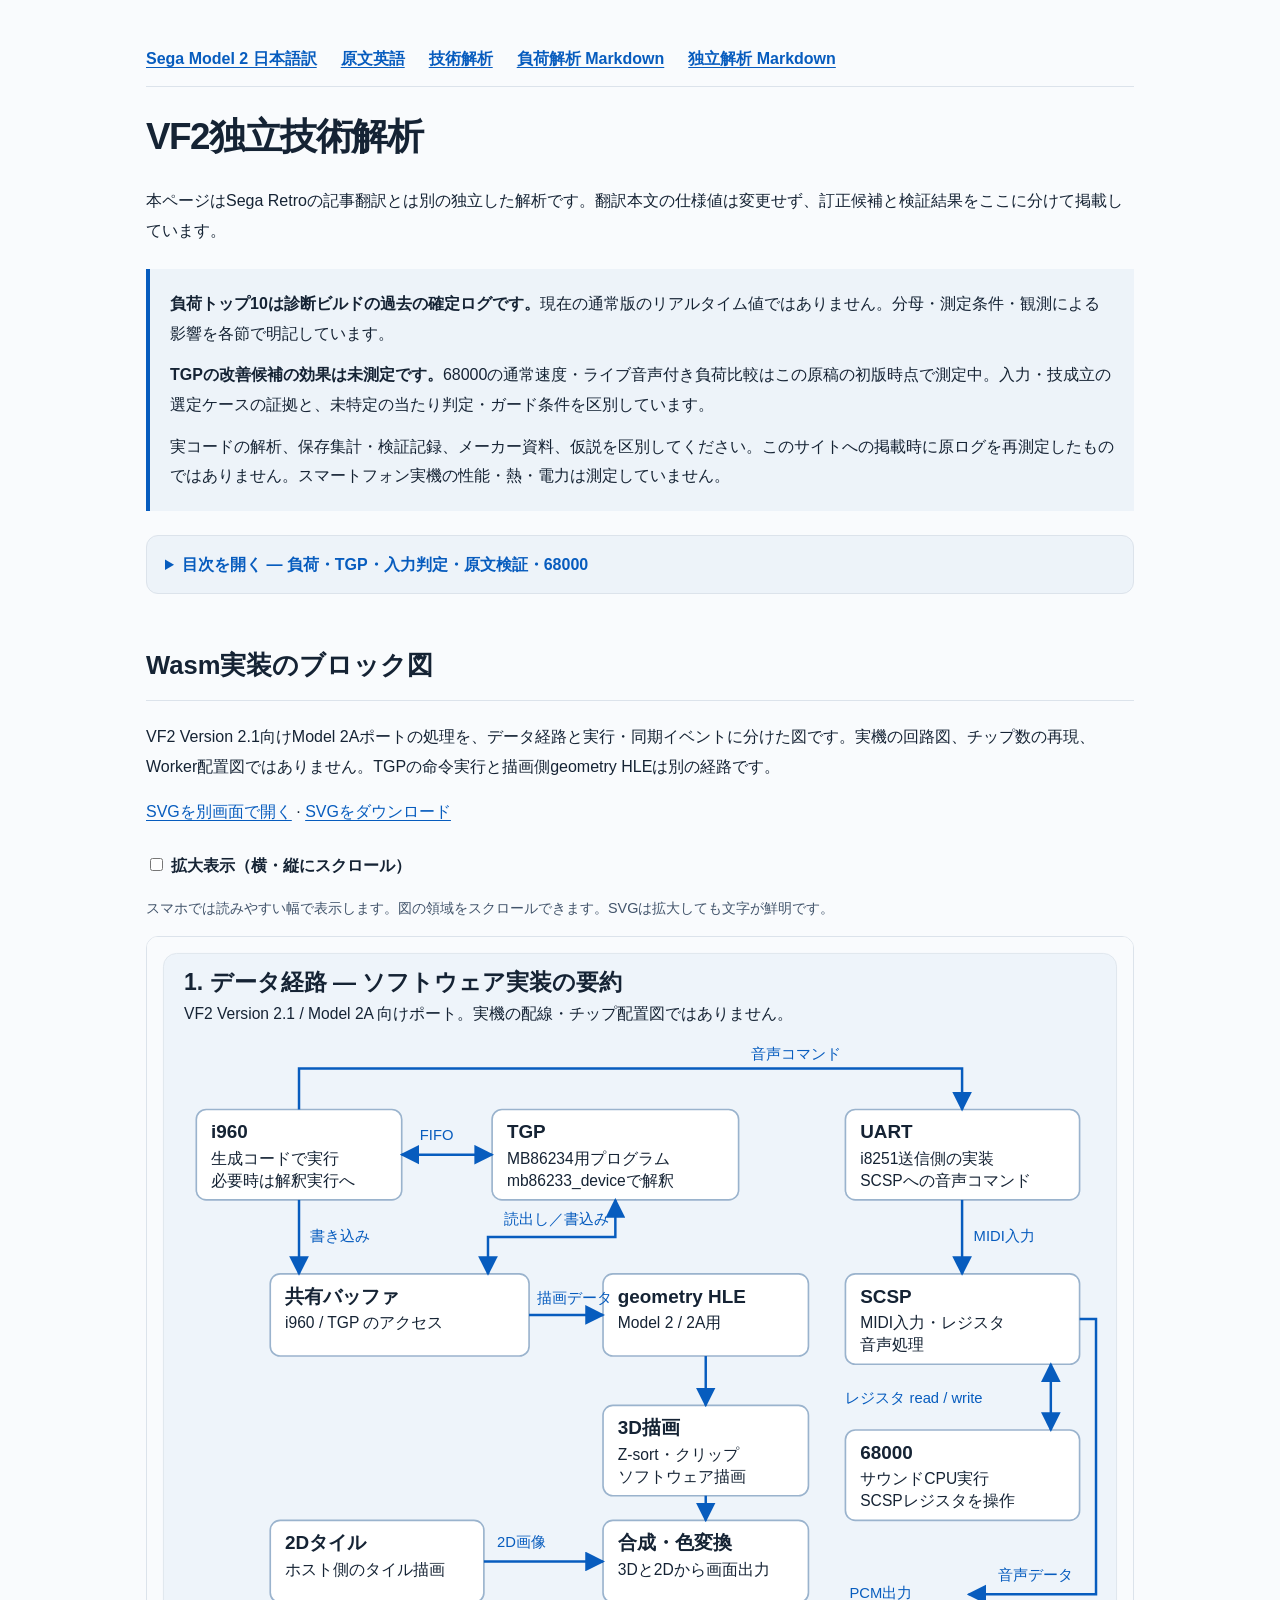
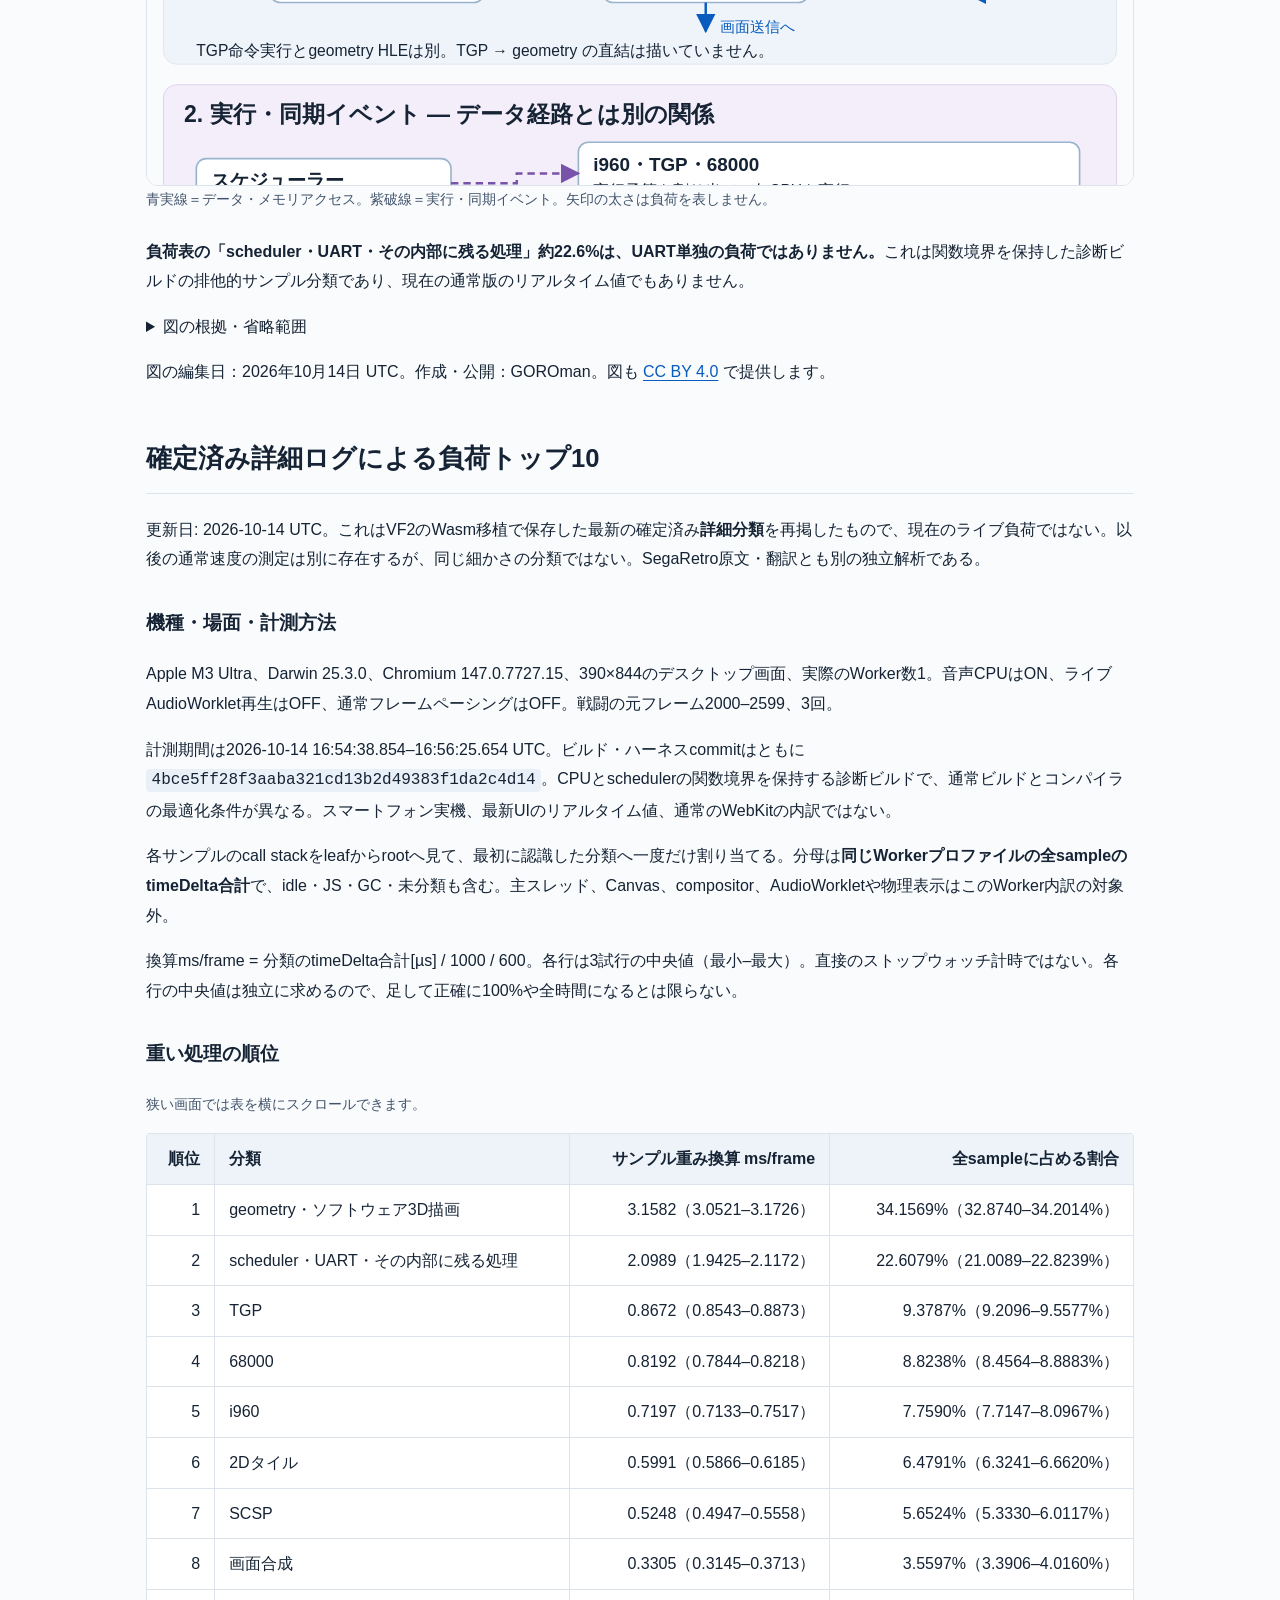
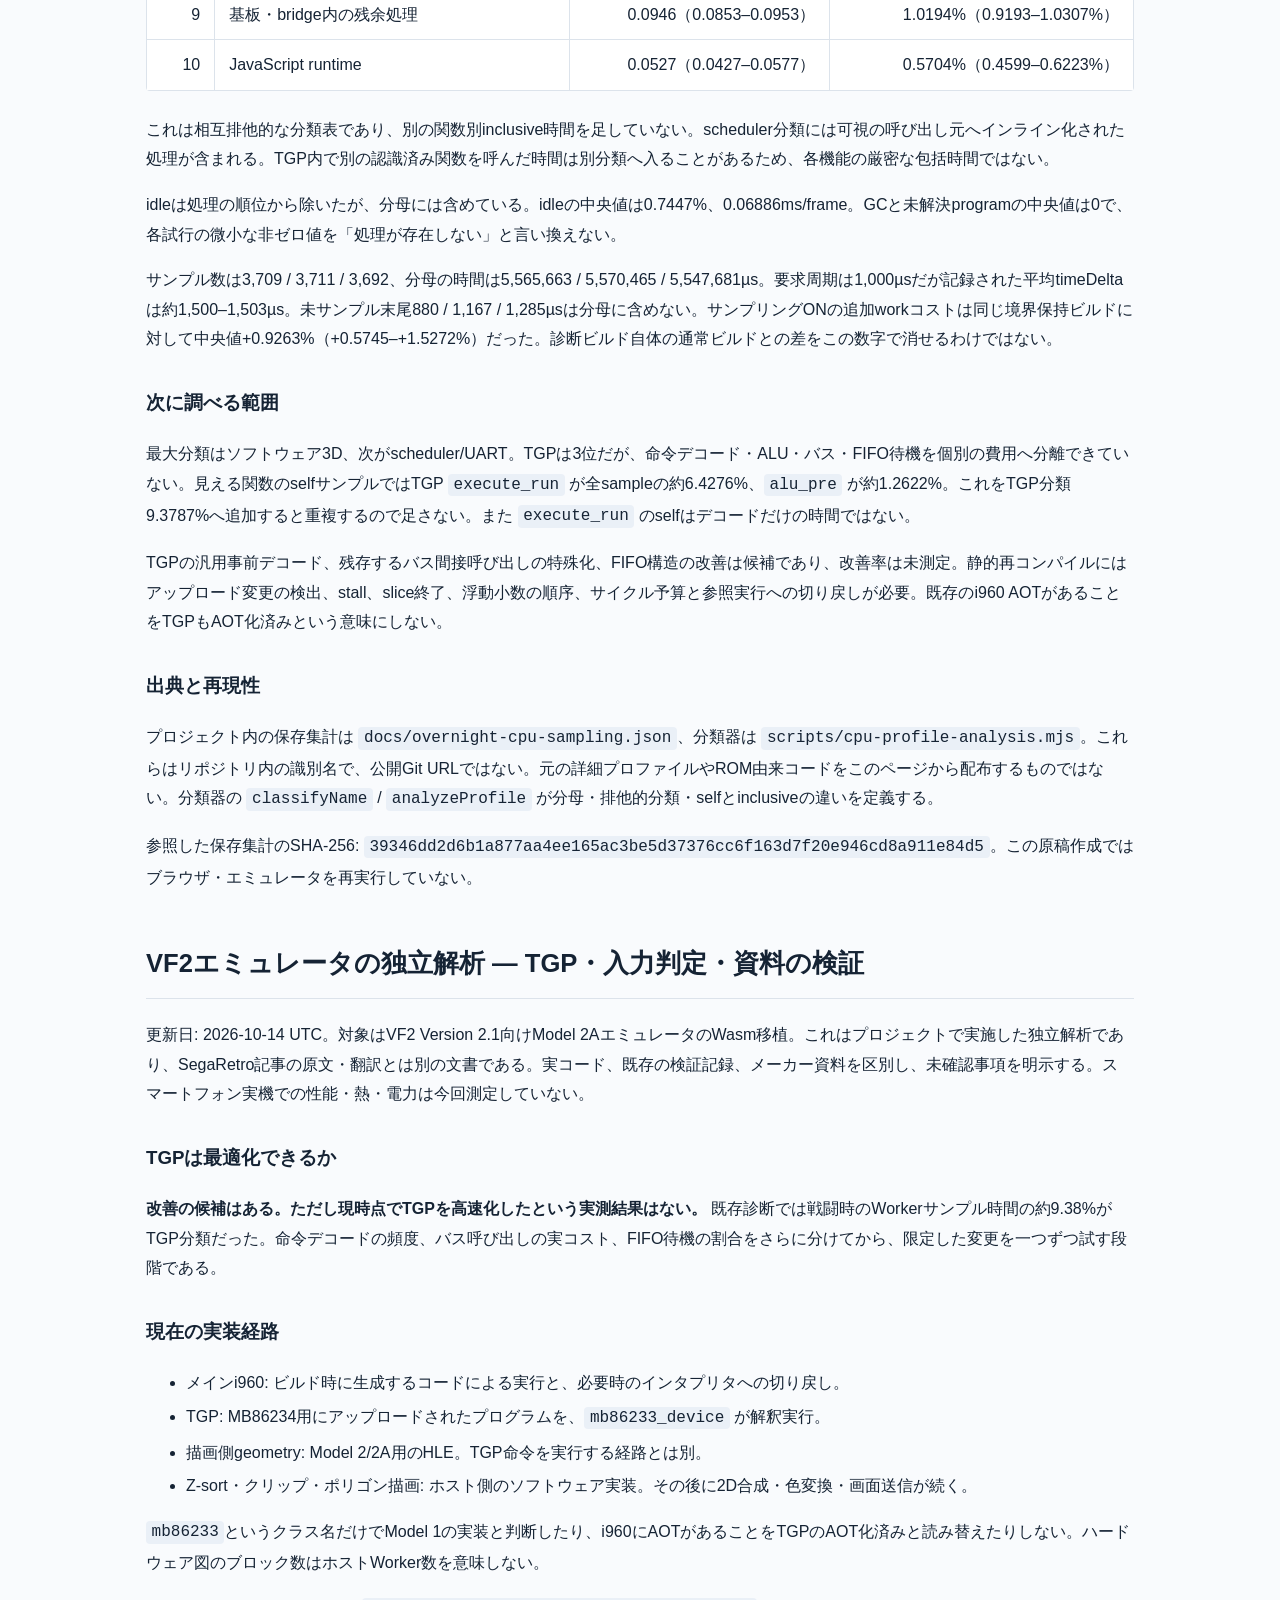
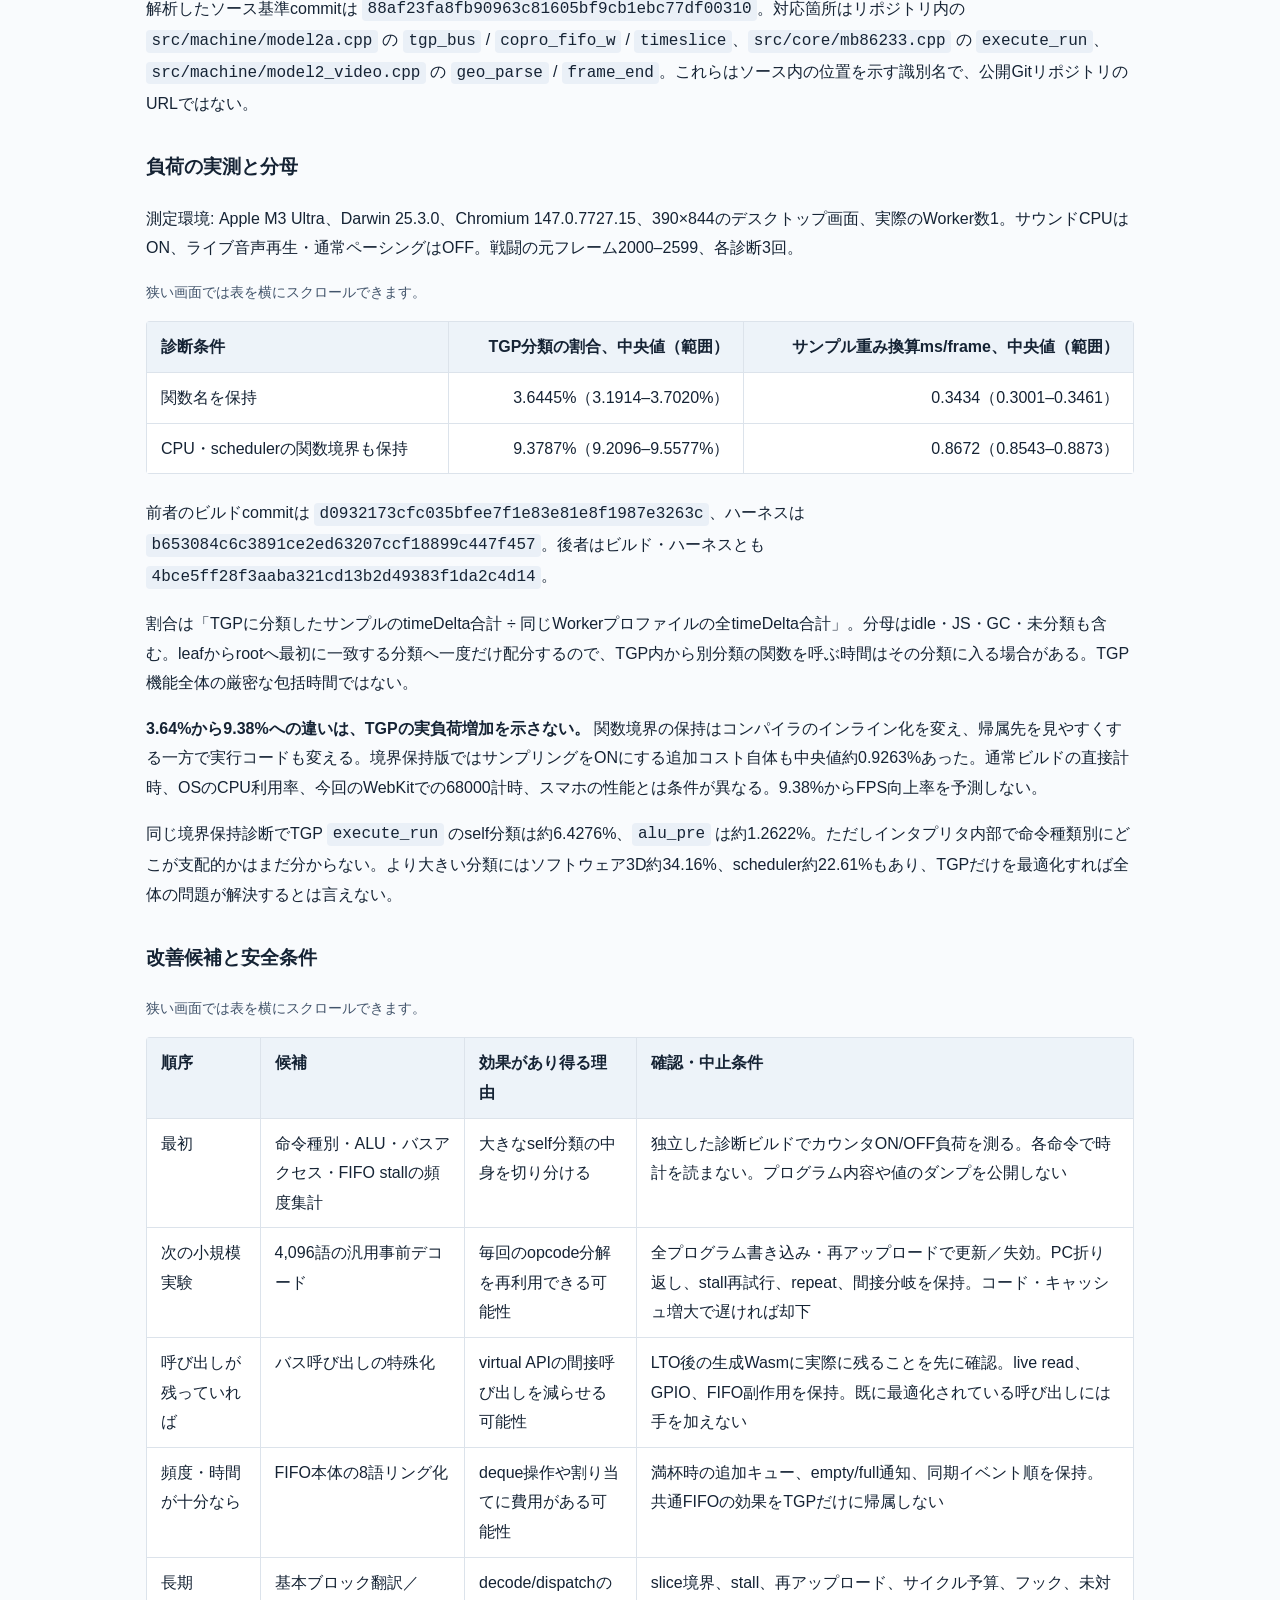
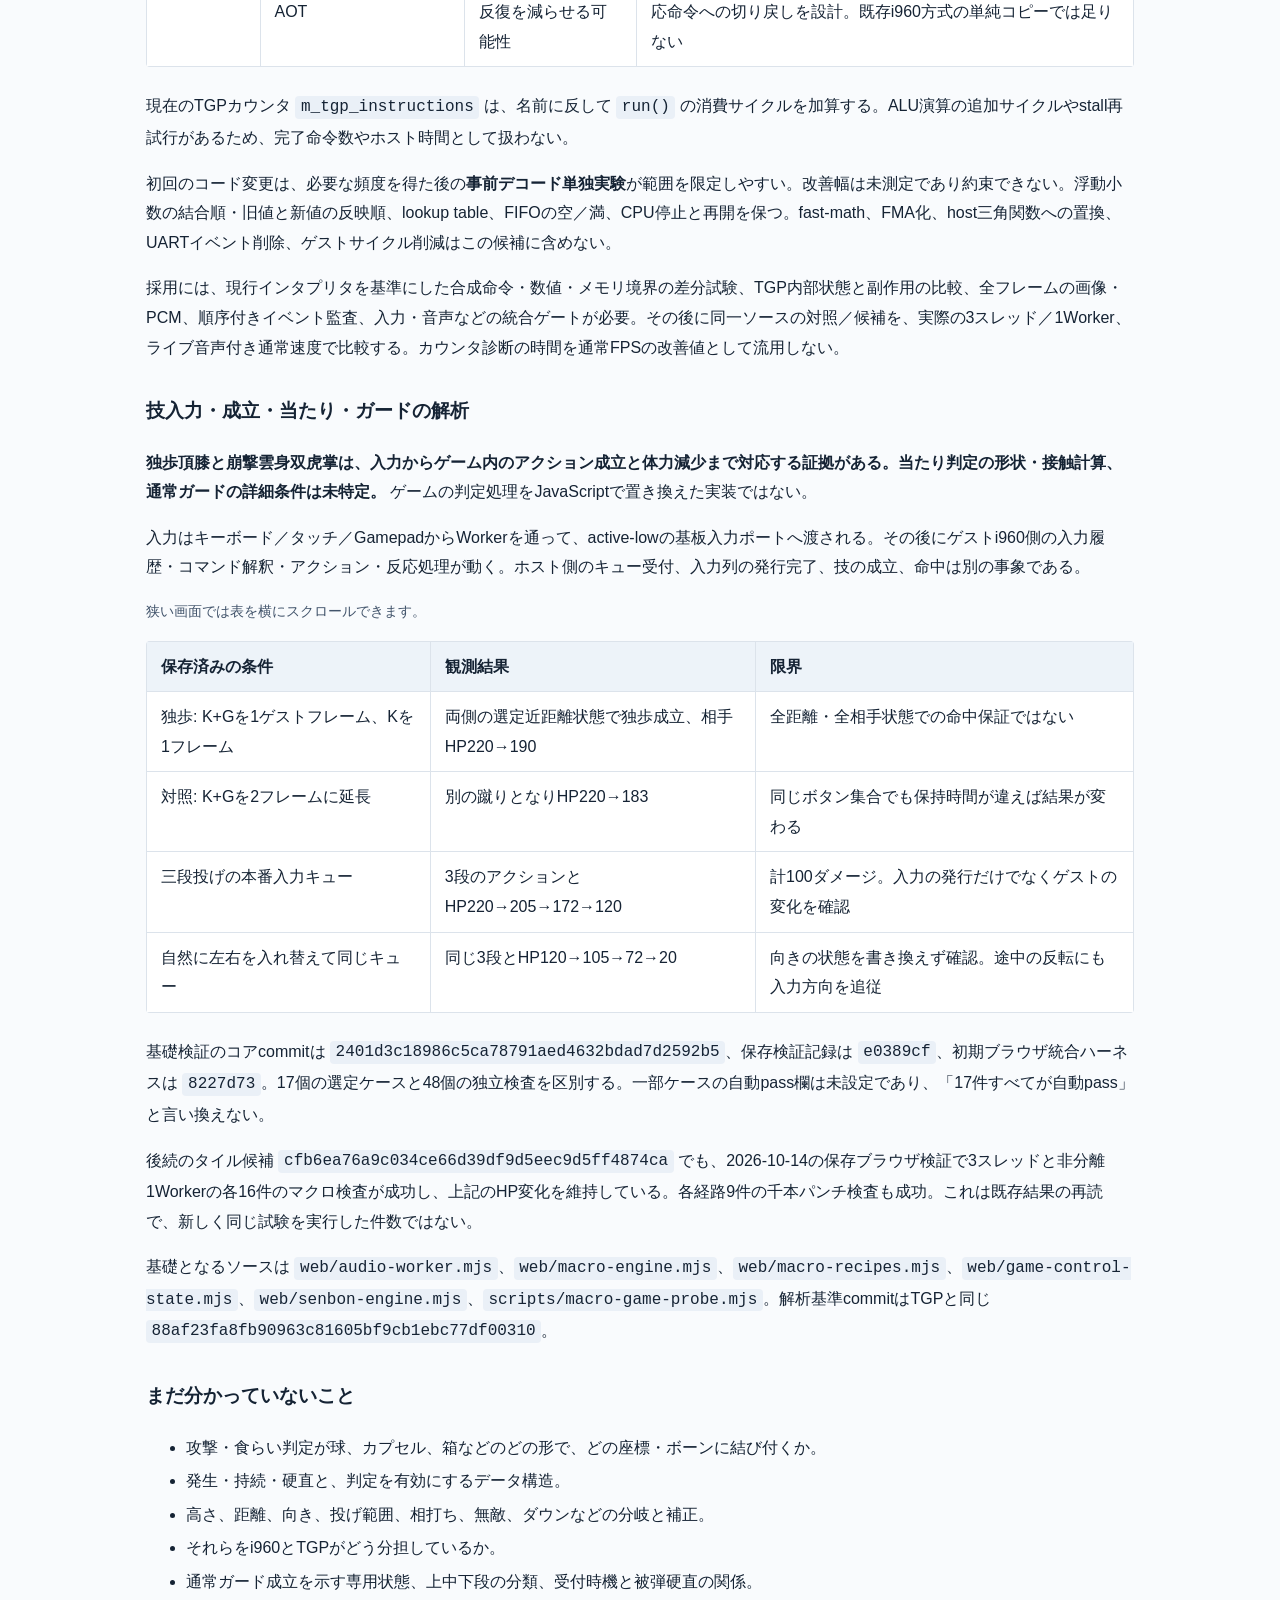
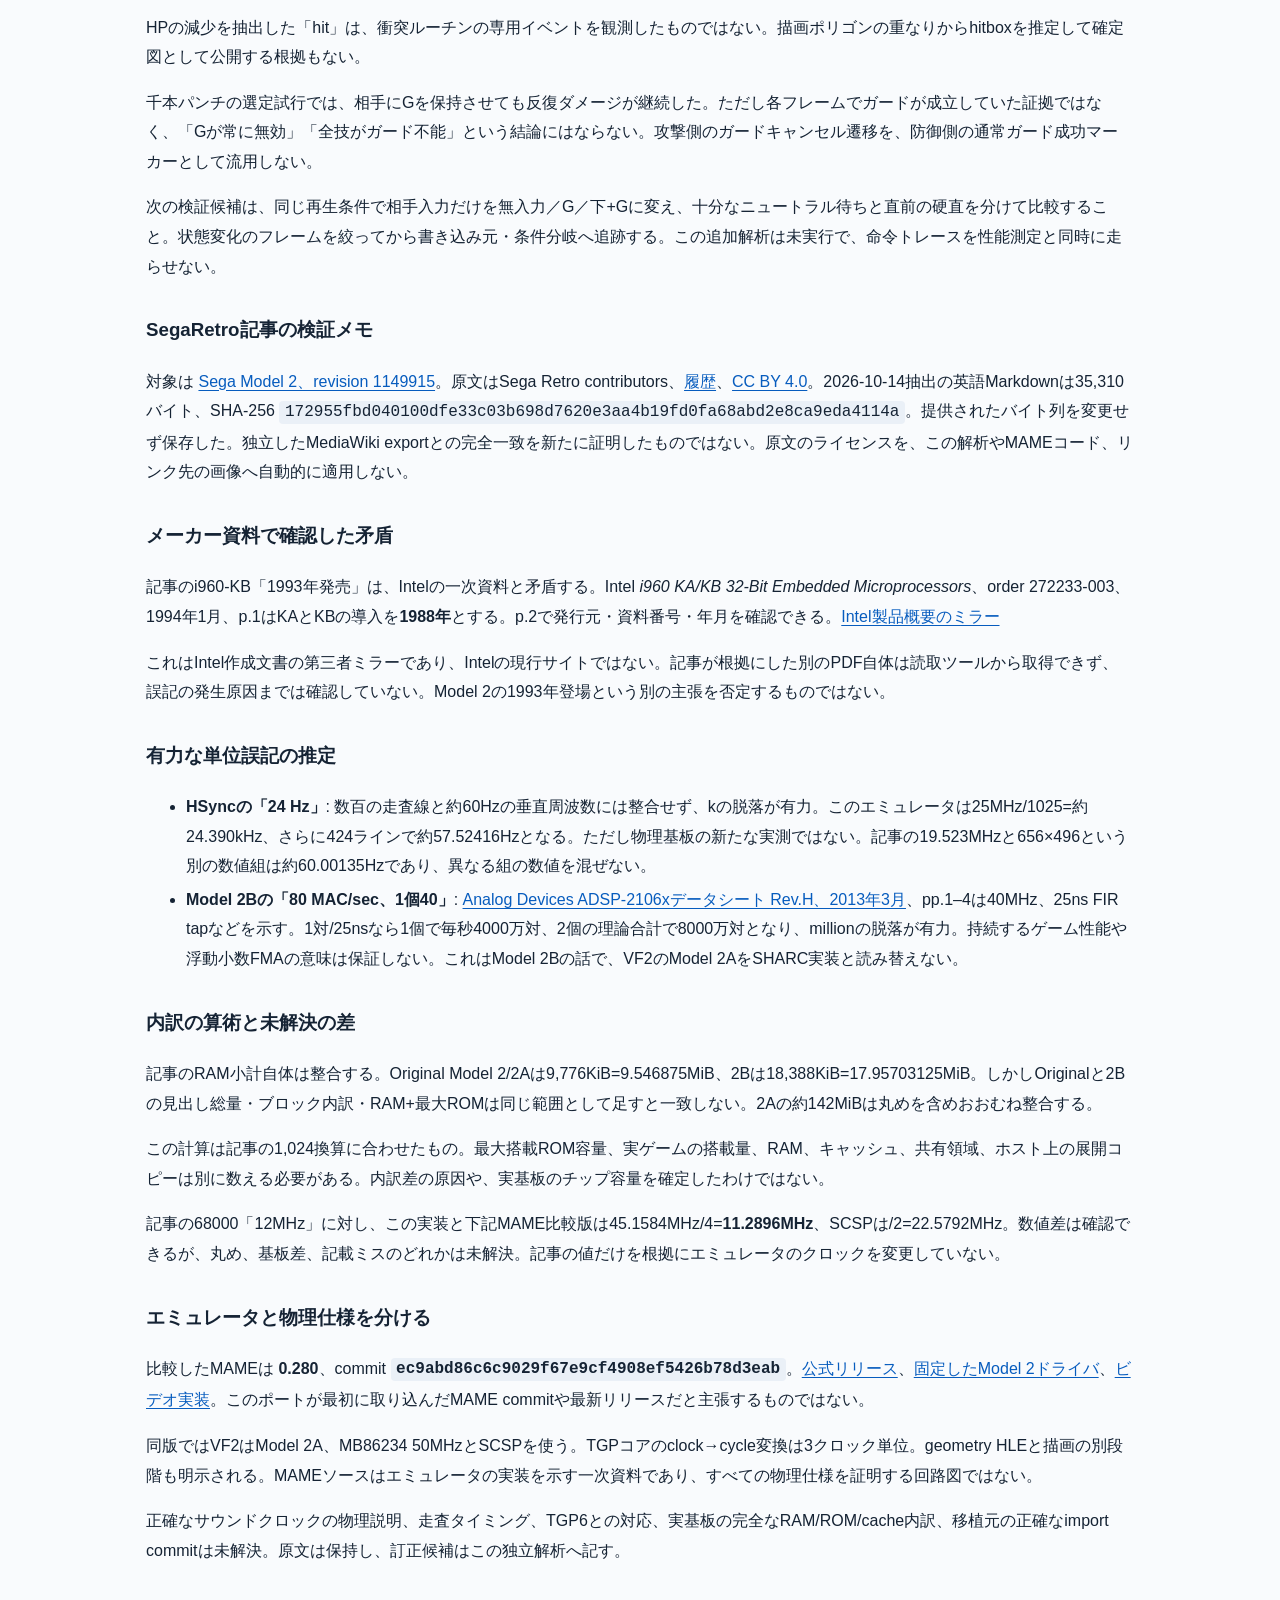
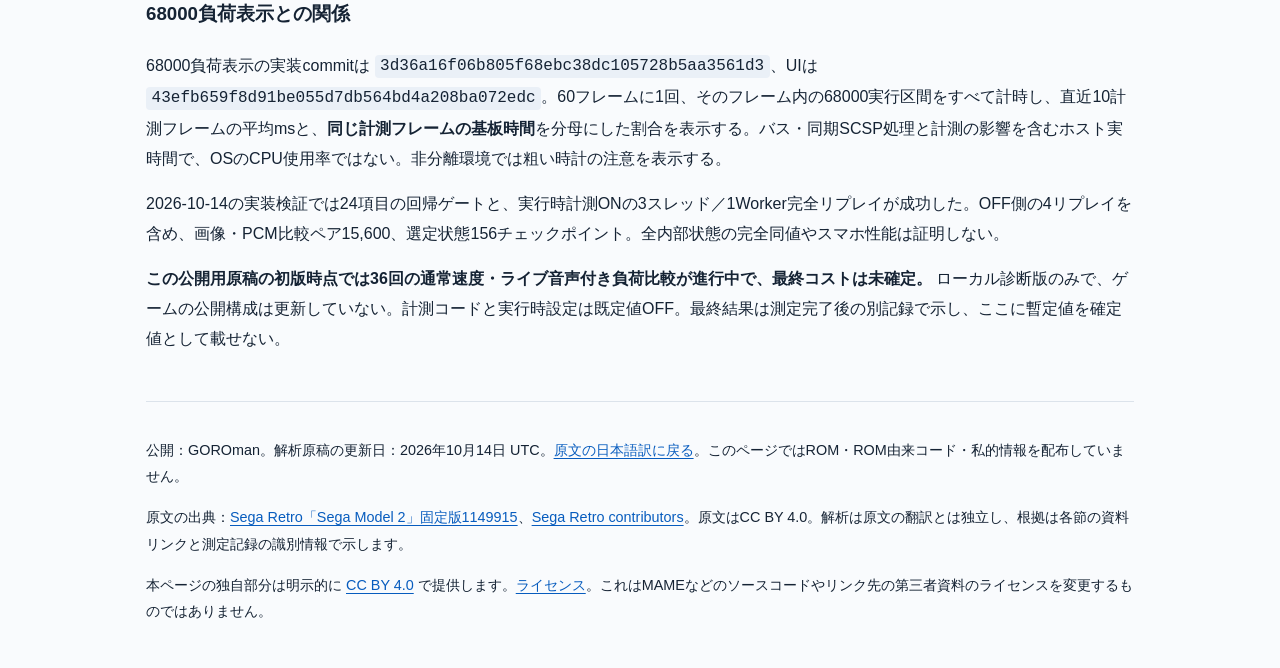
==== commit 0d5fa6a1: "Add SVG diagram of VF2 Wasm data paths and scheduler events" ====
--- a/analysis.html
+++ b/analysis.html
@@ -1,5 +1,6 @@
 <!DOCTYPE html>
-<html lang="ja"><head><meta charset="utf-8"/><meta content="width=device-width, initial-scale=1" name="viewport"/><title>VF2独立技術解析 | Sega Model 2 日本語版</title><meta content="Sega Retroの原文翻訳とは独立したVF2技術解析。診断負荷トップ10、TGPの改善候補、入力判定、原文の検証、68000の計測条件と未確定事項。" name="description"/><link href="style.css" rel="stylesheet"/></head><body class="analysis-page"><nav aria-label="ページの切り替え" class="top"><a href="index.html">Sega Model 2 日本語訳</a><a href="en.html">原文英語</a><a aria-current="page" href="analysis.html">技術解析</a><a download="" href="vf2-load-top10-ja.md">負荷解析 Markdown</a><a download="" href="vf2-independent-analysis-ja.md">独立解析 Markdown</a></nav><main><h1>VF2独立技術解析</h1><p>本ページはSega Retroの記事翻訳とは別の独立した解析です。翻訳本文の仕様値は変更せず、訂正候補と検証結果をここに分けて掲載しています。</p><aside aria-label="解析の範囲と留保" class="analysis-notice"><p><strong>負荷トップ10は診断ビルドの過去の確定ログです。</strong>現在の通常版のリアルタイム値ではありません。分母・測定条件・観測による影響を各節で明記しています。</p><p><strong>TGPの改善候補の効果は未測定です。</strong>68000の通常速度・ライブ音声付き負荷比較はこの原稿の初版時点で測定中。入力・技成立の選定ケースの証拠と、未特定の当たり判定・ガード条件を区別しています。</p><p>実コードの解析、保存集計・検証記録、メーカー資料、仮説を区別してください。このサイトへの掲載時に原ログを再測定したものではありません。スマートフォン実機の性能・熱・電力は測定していません。</p></aside><details class="toc-disclosure"><summary>目次を開く — 負荷・TGP・入力判定・原文検証・68000</summary><nav aria-label="解析の目次" id="TOC"><ul><li><a href="#load-section-0">確定済み詳細ログによる負荷トップ10</a></li><li><a href="#load-section-1">機種・場面・計測方法</a></li><li><a href="#load-section-2">重い処理の順位</a></li><li><a href="#load-section-3">次に調べる範囲</a></li><li><a href="#load-section-4">出典と再現性</a></li><li><a href="#load-section-5">VF2エミュレータの独立解析 — TGP・入力判定・資料の検証</a></li><li><a href="#load-section-6">TGPは最適化できるか</a></li><li><a href="#load-section-7">現在の実装経路</a></li><li><a href="#load-section-8">負荷の実測と分母</a></li><li><a href="#load-section-9">改善候補と安全条件</a></li><li><a href="#load-section-10">技入力・成立・当たり・ガードの解析</a></li><li><a href="#load-section-11">まだ分かっていないこと</a></li><li><a href="#load-section-12">SegaRetro記事の検証メモ</a></li><li><a href="#load-section-13">メーカー資料で確認した矛盾</a></li><li><a href="#load-section-14">有力な単位誤記の推定</a></li><li><a href="#load-section-15">内訳の算術と未解決の差</a></li><li><a href="#load-section-16">エミュレータと物理仕様を分ける</a></li><li><a href="#load-section-17">68000負荷表示との関係</a></li></ul></nav></details><h2 id="load-section-0">確定済み詳細ログによる負荷トップ10</h2>
+
+<html lang="ja"><head><meta charset="utf-8"/><meta content="width=device-width, initial-scale=1" name="viewport"/><title>VF2独立技術解析 | Sega Model 2 日本語版</title><meta content="Sega Retroの原文翻訳とは独立したVF2技術解析。診断負荷トップ10、TGPの改善候補、入力判定、原文の検証、68000の計測条件と未確定事項。" name="description"/><link href="style.css" rel="stylesheet"/></head><body class="analysis-page"><nav aria-label="ページの切り替え" class="top"><a href="index.html">Sega Model 2 日本語訳</a><a href="en.html">原文英語</a><a aria-current="page" href="analysis.html">技術解析</a><a download="" href="vf2-load-top10-ja.md">負荷解析 Markdown</a><a download="" href="vf2-independent-analysis-ja.md">独立解析 Markdown</a></nav><main><h1>VF2独立技術解析</h1><p>本ページはSega Retroの記事翻訳とは別の独立した解析です。翻訳本文の仕様値は変更せず、訂正候補と検証結果をここに分けて掲載しています。</p><aside aria-label="解析の範囲と留保" class="analysis-notice"><p><strong>負荷トップ10は診断ビルドの過去の確定ログです。</strong>現在の通常版のリアルタイム値ではありません。分母・測定条件・観測による影響を各節で明記しています。</p><p><strong>TGPの改善候補の効果は未測定です。</strong>68000の通常速度・ライブ音声付き負荷比較はこの原稿の初版時点で測定中。入力・技成立の選定ケースの証拠と、未特定の当たり判定・ガード条件を区別しています。</p><p>実コードの解析、保存集計・検証記録、メーカー資料、仮説を区別してください。このサイトへの掲載時に原ログを再測定したものではありません。スマートフォン実機の性能・熱・電力は測定していません。</p></aside><details class="toc-disclosure"><summary>目次を開く — 負荷・TGP・入力判定・原文検証・68000</summary><nav aria-label="解析の目次" id="TOC"><ul><li><a href="#implementation-block-diagram">Wasm実装のブロック図</a></li><li><a href="#load-section-0">確定済み詳細ログによる負荷トップ10</a></li><li><a href="#load-section-1">機種・場面・計測方法</a></li><li><a href="#load-section-2">重い処理の順位</a></li><li><a href="#load-section-3">次に調べる範囲</a></li><li><a href="#load-section-4">出典と再現性</a></li><li><a href="#load-section-5">VF2エミュレータの独立解析 — TGP・入力判定・資料の検証</a></li><li><a href="#load-section-6">TGPは最適化できるか</a></li><li><a href="#load-section-7">現在の実装経路</a></li><li><a href="#load-section-8">負荷の実測と分母</a></li><li><a href="#load-section-9">改善候補と安全条件</a></li><li><a href="#load-section-10">技入力・成立・当たり・ガードの解析</a></li><li><a href="#load-section-11">まだ分かっていないこと</a></li><li><a href="#load-section-12">SegaRetro記事の検証メモ</a></li><li><a href="#load-section-13">メーカー資料で確認した矛盾</a></li><li><a href="#load-section-14">有力な単位誤記の推定</a></li><li><a href="#load-section-15">内訳の算術と未解決の差</a></li><li><a href="#load-section-16">エミュレータと物理仕様を分ける</a></li><li><a href="#load-section-17">68000負荷表示との関係</a></li></ul></nav></details><section aria-labelledby="block-diagram-heading" id="implementation-block-diagram"><h2 id="block-diagram-heading">Wasm実装のブロック図</h2><p>VF2 Version 2.1向けModel 2Aポートの処理を、データ経路と実行・同期イベントに分けた図です。実機の回路図、チップ数の再現、Worker配置図ではありません。TGPの命令実行と描画側geometry HLEは別の経路です。</p><p><a href="vf2-wasm-block-diagram.svg" rel="noopener" target="_blank">SVGを別画面で開く</a> · <a download="" href="vf2-wasm-block-diagram.svg">SVGをダウンロード</a></p><figure class="block-diagram"><input class="diagram-zoom" id="diagram-zoom" type="checkbox"/><label for="diagram-zoom">拡大表示（横・縦にスクロール）</label><p class="diagram-help" id="diagram-help">スマホでは読みやすい幅で表示します。図の領域をスクロールできます。SVGは拡大しても文字が鮮明です。</p><div aria-describedby="diagram-help" aria-label="VF2 Wasm実装のブロック図" class="diagram-viewport" role="region" tabindex="0"><svg aria-labelledby="diagram-title diagram-desc" class="diagram-svg" height="1280" role="img" viewbox="0 0 1200 1280" width="1200" xmlns="http://www.w3.org/2000/svg"><title id="diagram-title">VF2 Model 2A Wasm実装：データ経路と実行・同期イベント</title><desc id="diagram-desc">実機の配線図ではありません。青実線は確認できたデータ・メモリアクセス、紫破線はスケジューラーの実行とイベントです。TGPの解釈実行とgeometry HLEは別経路。UARTはSCSPへの音声コマンド系。ブロック数はWorker数を示しません。</desc><style>text{font-family:-apple-system,BlinkMacSystemFont,"Segoe UI","Noto Sans JP",sans-serif;fill:#152334}.head{font-size:28px;font-weight:700}.label{font-size:23px;font-weight:700}.small{font-size:19px}.edge{font-size:18px;fill:#075cbe}.sync-label{font-size:20px;fill:#6744a0}.box{fill:#fff;stroke:#9ab3cd;stroke-width:2}.data{fill:none;stroke:#075cbe;stroke-width:3}.sync{fill:none;stroke:#7952aa;stroke-width:3;stroke-dasharray:9 6}</style><defs><marker id="data-arrow" markerheight="8" markerwidth="8" orient="auto-start-reverse" refx="9" refy="5" viewbox="0 0 10 10"><path d="M 0 0 L 10 5 L 0 10 z" fill="#075cbe"></path></marker><marker id="sync-arrow" markerheight="8" markerwidth="8" orient="auto-start-reverse" refx="9" refy="5" viewbox="0 0 10 10"><path d="M 0 0 L 10 5 L 0 10 z" fill="#7952aa"></path></marker></defs><rect fill="#f9fbfd" height="1280" width="1200"></rect><rect fill="#eef4fa" height="865" rx="16" stroke="#dce3eb" width="1160" x="20" y="20"></rect><text class="head" x="45" y="65">1. データ経路 — ソフトウェア実装の要約</text><text class="small" x="45" y="100">VF2 Version 2.1 / Model 2A 向けポート。実機の配線・チップ配置図ではありません。</text><g data-node="i960"><rect class="box" height="110" rx="12" width="250" x="60" y="210"></rect><text class="label" x="78" y="245">i960</text><text class="small" x="78" y="276">生成コードで実行</text><text class="small" x="78" y="303">必要時は解釈実行へ</text></g><g data-node="TGP"><rect class="box" height="110" rx="12" width="300" x="420" y="210"></rect><text class="label" x="438" y="245">TGP</text><text class="small" x="438" y="276">MB86234用プログラム</text><text class="small" x="438" y="303">mb86233_deviceで解釈</text></g><g data-node="UART"><rect class="box" height="110" rx="12" width="285" x="850" y="210"></rect><text class="label" x="868" y="245">UART</text><text class="small" x="868" y="276">i8251送信側の実装</text><text class="small" x="868" y="303">SCSPへの音声コマンド</text></g><g data-node="共有バッファ"><rect class="box" height="100" rx="12" width="315" x="150" y="410"></rect><text class="label" x="168" y="445">共有バッファ</text><text class="small" x="168" y="476">i960 / TGP のアクセス</text></g><g data-node="geometry HLE"><rect class="box" height="100" rx="12" width="250" x="555" y="410"></rect><text class="label" x="573" y="445">geometry HLE</text><text class="small" x="573" y="476">Model 2 / 2A用</text></g><g data-node="3D描画"><rect class="box" height="110" rx="12" width="250" x="555" y="570"></rect><text class="label" x="573" y="605">3D描画</text><text class="small" x="573" y="636">Z-sort・クリップ</text><text class="small" x="573" y="663">ソフトウェア描画</text></g><g data-node="2Dタイル"><rect class="box" height="100" rx="12" width="260" x="150" y="710"></rect><text class="label" x="168" y="745">2Dタイル</text><text class="small" x="168" y="776">ホスト側のタイル描画</text></g><g data-node="合成・色変換"><rect class="box" height="100" rx="12" width="250" x="555" y="710"></rect><text class="label" x="573" y="745">合成・色変換</text><text class="small" x="573" y="776">3Dと2Dから画面出力</text></g><g data-node="SCSP"><rect class="box" height="110" rx="12" width="285" x="850" y="410"></rect><text class="label" x="868" y="445">SCSP</text><text class="small" x="868" y="476">MIDI入力・レジスタ</text><text class="small" x="868" y="503">音声処理</text></g><g data-node="68000"><rect class="box" height="110" rx="12" width="285" x="850" y="600"></rect><text class="label" x="868" y="635">68000</text><text class="small" x="868" y="666">サウンドCPU実行</text><text class="small" x="868" y="693">SCSPレジスタを操作</text></g><path class="data" d="M 310 265 L 420 265" marker-end="url(#data-arrow)" marker-start="url(#data-arrow)"></path><text class="edge" x="332" y="247">FIFO</text><path class="data" d="M 185 210 L 185 160 L 992 160 L 992 210" marker-end="url(#data-arrow)"></path><text class="edge" x="735" y="148">音声コマンド</text><path class="data" d="M 185 320 L 185 410" marker-end="url(#data-arrow)"></path><text class="edge" x="198" y="370">書き込み</text><path class="data" d="M 570 320 L 570 365 L 415 365 L 415 410" marker-end="url(#data-arrow)" marker-start="url(#data-arrow)"></path><text class="edge" x="435" y="349">読出し／書込み</text><path class="data" d="M 465 460 L 555 460" marker-end="url(#data-arrow)"></path><text class="edge" x="475" y="445">描画データ</text><path class="data" d="M 680 510 L 680 570" marker-end="url(#data-arrow)"></path><path class="data" d="M 680 680 L 680 710" marker-end="url(#data-arrow)"></path><path class="data" d="M 410 760 L 555 760" marker-end="url(#data-arrow)"></path><text class="edge" x="426" y="742">2D画像</text><path class="data" d="M 680 810 L 680 845" marker-end="url(#data-arrow)"></path><text class="edge" x="697" y="846">画面送信へ</text><path class="data" d="M 992 320 L 992 410" marker-end="url(#data-arrow)"></path><text class="edge" x="1006" y="370">MIDI入力</text><path class="data" d="M 1100 520 L 1100 600" marker-end="url(#data-arrow)" marker-start="url(#data-arrow)"></path><text class="edge" x="850" y="567">レジスタ read / write</text><path class="data" d="M 1135 465 L 1155 465 L 1155 800 L 1000 800" marker-end="url(#data-arrow)"></path><text class="edge" x="855" y="805">PCM出力</text><text class="edge" x="1036" y="782">音声データ</text><text class="small" x="60" y="875">TGP命令実行とgeometry HLEは別。TGP → geometry の直結は描いていません。</text><rect fill="#f3eef9" height="255" rx="16" stroke="#d8cce9" width="1160" x="20" y="910"></rect><text class="head" x="45" y="955">2. 実行・同期イベント — データ経路とは別の関係</text><g data-node="スケジューラー"><rect class="box" height="115" rx="12" width="310" x="60" y="1000"></rect><text class="label" x="78" y="1035">スケジューラー</text><text class="small" x="78" y="1066">CPU予算・sliceを調停</text><text class="small" x="78" y="1093">時刻とタイマーを管理</text></g><g data-node="i960・TGP・68000"><rect class="box" height="75" rx="12" width="610" x="525" y="980"></rect><text class="label" x="543" y="1015">i960・TGP・68000</text><text class="small" x="543" y="1046">実行予算を割り当て、各CPUを実行</text></g><g data-node="UART・SCSP・描画のタイマー"><rect class="box" height="75" rx="12" width="610" x="525" y="1075"></rect><text class="label" x="543" y="1110">UART・SCSP・描画のタイマー</text><text class="small" x="543" y="1141">タイマー発火／FIFO empty・full の同期</text></g><path class="sync" d="M 370 1030 L 450 1030 L 450 1018 L 525 1018" marker-end="url(#sync-arrow)"></path><path class="sync" d="M 370 1080 L 450 1080 L 450 1112 L 525 1112" marker-end="url(#sync-arrow)"></path><path class="data" d="M 45 1210 L 125 1210" marker-end="url(#data-arrow)"></path><text class="small" x="145" y="1217">青実線：データ／メモリアクセス</text><path class="sync" d="M 655 1210 L 735 1210" marker-end="url(#sync-arrow)"></path><text class="small" x="755" y="1217">紫破線：実行／同期イベント</text><text class="small" x="45" y="1255">双方向矢印はアクセス方向を要約。ブロック数・矢印幅はWorker数や負荷率を表しません。</text></svg></div><figcaption>青実線＝データ・メモリアクセス。紫破線＝実行・同期イベント。矢印の太さは負荷を表しません。</figcaption></figure><p><strong>負荷表の「scheduler・UART・その内部に残る処理」約22.6%は、UART単独の負荷ではありません。</strong>これは関数境界を保持した診断ビルドの排他的サンプル分類であり、現在の通常版のリアルタイム値でもありません。</p><details><summary>図の根拠・省略範囲</summary><p>解析原稿のソース基準コミット <code>88af23fa8fb90963c81605bf9cb1ebc77df00310</code> の実装を読み取り確認しました。位置はソース内の識別情報で、公開リポジトリのURLではありません。</p><ul><li>i960↔TGPのFIFO、共有バッファ、CPU実行予算、描画タイマー：<code>model2a.cpp</code> の <code>tgp_bus</code>、<code>copro_fifo_w</code>、<code>timeslice</code>、タイマー処理。</li><li>geometry HLEと3D描画・合成：<code>model2_video.cpp</code> の <code>geo_parse</code>、<code>frame_end</code>、<code>composite</code> と <code>model2a.cpp</code> の <code>draw_2d</code>。</li><li>音声コマンド系：i960側のUART書き込みから <code>uart_txd</code>／<code>link_event</code> を通じてSCSPのMIDI入力へ。68000バスはSCSPレジスタをread／writeします。音声データを68000経由で出力する矢印にはしていません。</li></ul><p>バス・FIFOの詳細、割り込みの全経路、遅延・停止／再開の細部、CPUとTGPのゲーム判定分担、ホストの描画スレッド配置は省略しています。図は実機の全接続を証明するものではありません。基準コミット以後の実装変更や未検証の接続を推測で追加していません。既存の原稿・資料は以下の各節をご覧ください。</p></details><p>図の編集日：2026年10月14日 UTC。作成・公開：GOROman。図も <a href="https://creativecommons.org/licenses/by/4.0/" rel="license">CC BY 4.0</a> で提供します。</p></section><h2 id="load-section-0">確定済み詳細ログによる負荷トップ10</h2>
 <p>更新日: 2026-10-14 UTC。これはVF2のWasm移植で保存した最新の確定済み<strong>詳細分類</strong>を再掲したもので、現在のライブ負荷ではない。以後の通常速度の測定は別に存在するが、同じ細かさの分類ではない。SegaRetro原文・翻訳とも別の独立解析である。</p>
 <h3 id="load-section-1">機種・場面・計測方法</h3>
 <p>Apple M3 Ultra、Darwin 25.3.0、Chromium 147.0.7727.15、390×844のデスクトップ画面、実際のWorker数1。音声CPUはON、ライブAudioWorklet再生はOFF、通常フレームペーシングはOFF。戦闘の元フレーム2000–2599、3回。</p>
--- a/style.css
+++ b/style.css
@@ -3,3 +3,5 @@
 .toc-disclosure{margin:24px 0;border:1px solid var(--line);border-radius:12px;background:#edf3f9}.toc-disclosure summary{padding:14px 18px;cursor:pointer;font-weight:650;color:var(--blue)}.toc-disclosure #TOC{border:0;margin:0;background:transparent;padding-top:0}
 
 .analysis-notice{border-left:4px solid var(--blue);background:#edf3f9;padding:8px 20px;margin:24px 0}.analysis-notice p{margin:12px 0}.table-hint{font-size:.9rem;color:#42546b;margin-bottom:-.5rem}.analysis-page table{min-width:700px}.analysis-page .table-scroll{max-width:100%}.analysis-page code{overflow-wrap:anywhere}
+
+.block-diagram{margin:24px 0}.diagram-zoom{margin-right:8px}.block-diagram>label{font-weight:650;cursor:pointer}.diagram-help,figcaption{font-size:.9rem;color:#42546b}.diagram-viewport{overflow:auto;max-height:850px;max-width:100%;border:1px solid var(--line);border-radius:12px;background:#f9fbfd}.diagram-svg{display:block;width:100%;height:auto}.diagram-zoom:checked~.diagram-viewport .diagram-svg{width:1400px;max-width:none}.diagram-viewport:focus-visible{outline:3px solid #de8b19;outline-offset:3px}@media(max-width:600px){.diagram-viewport{max-height:650px}.diagram-svg{width:1050px;max-width:none}}
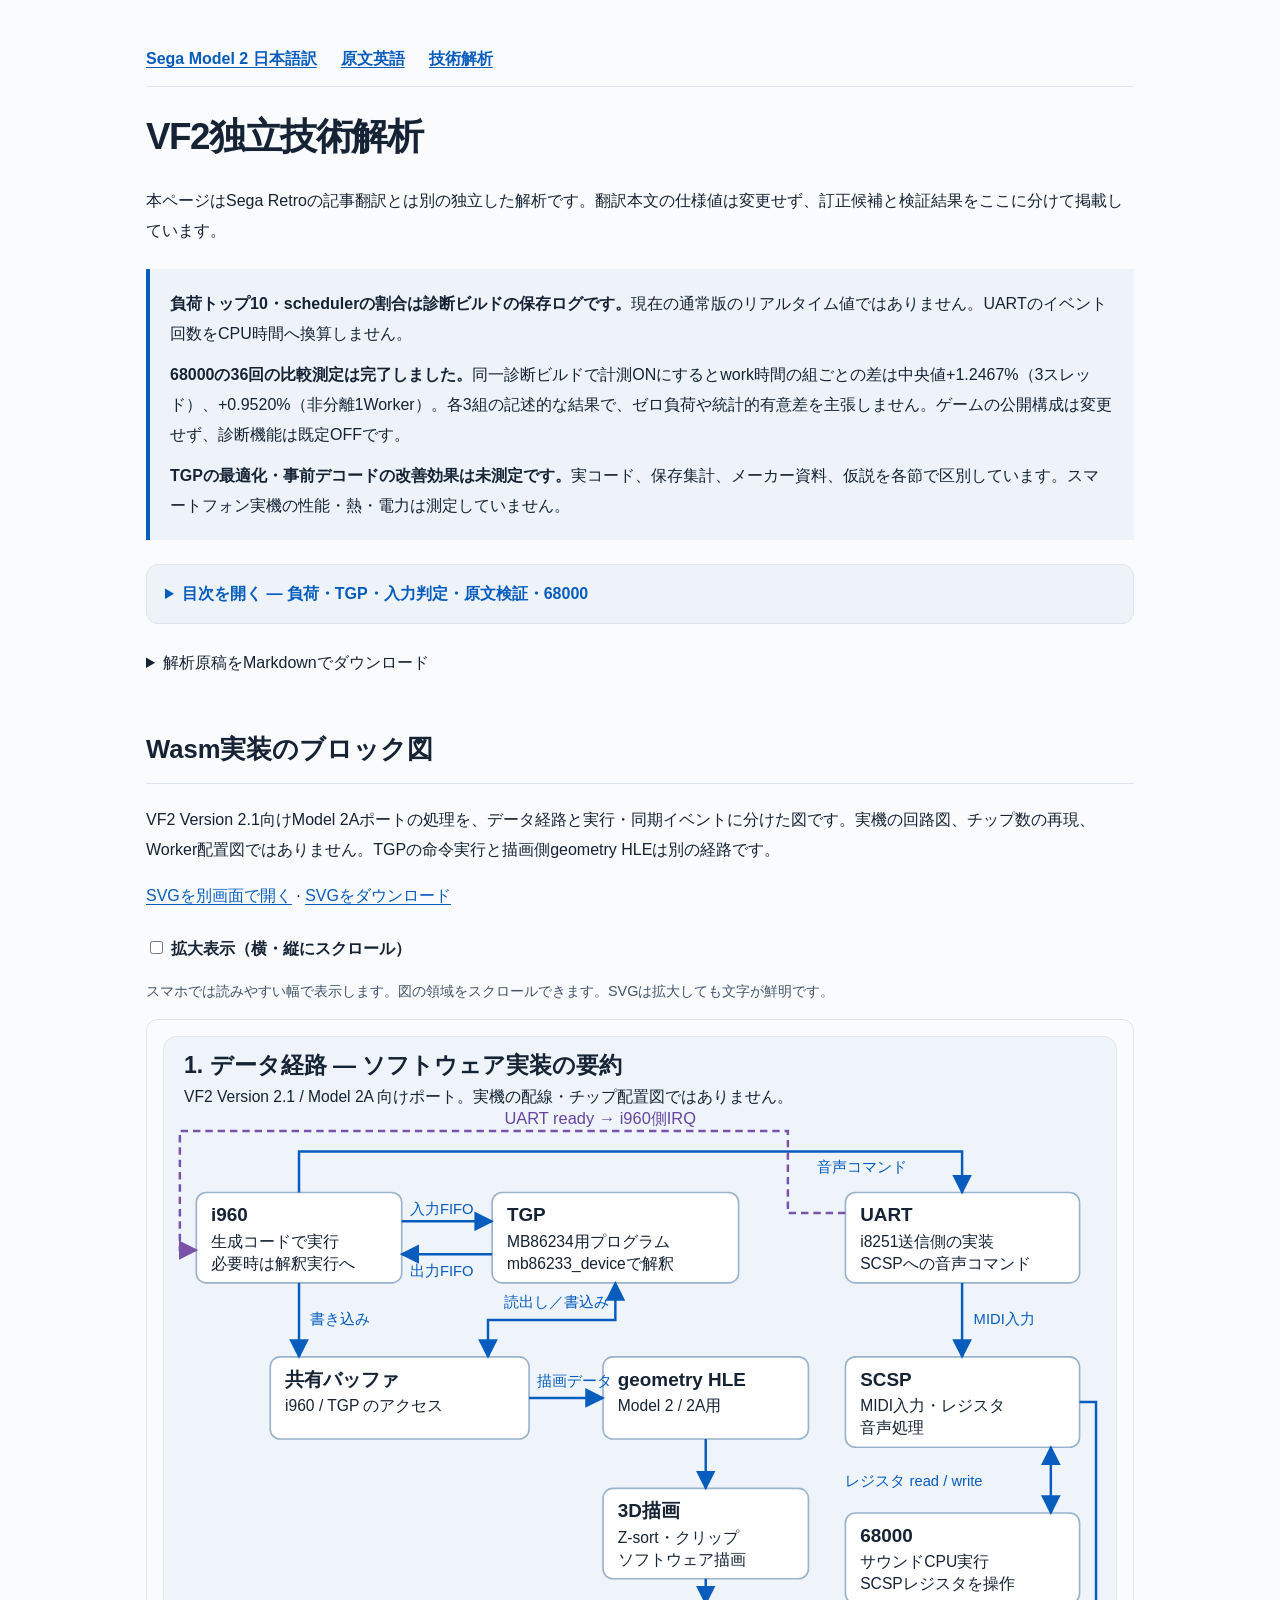
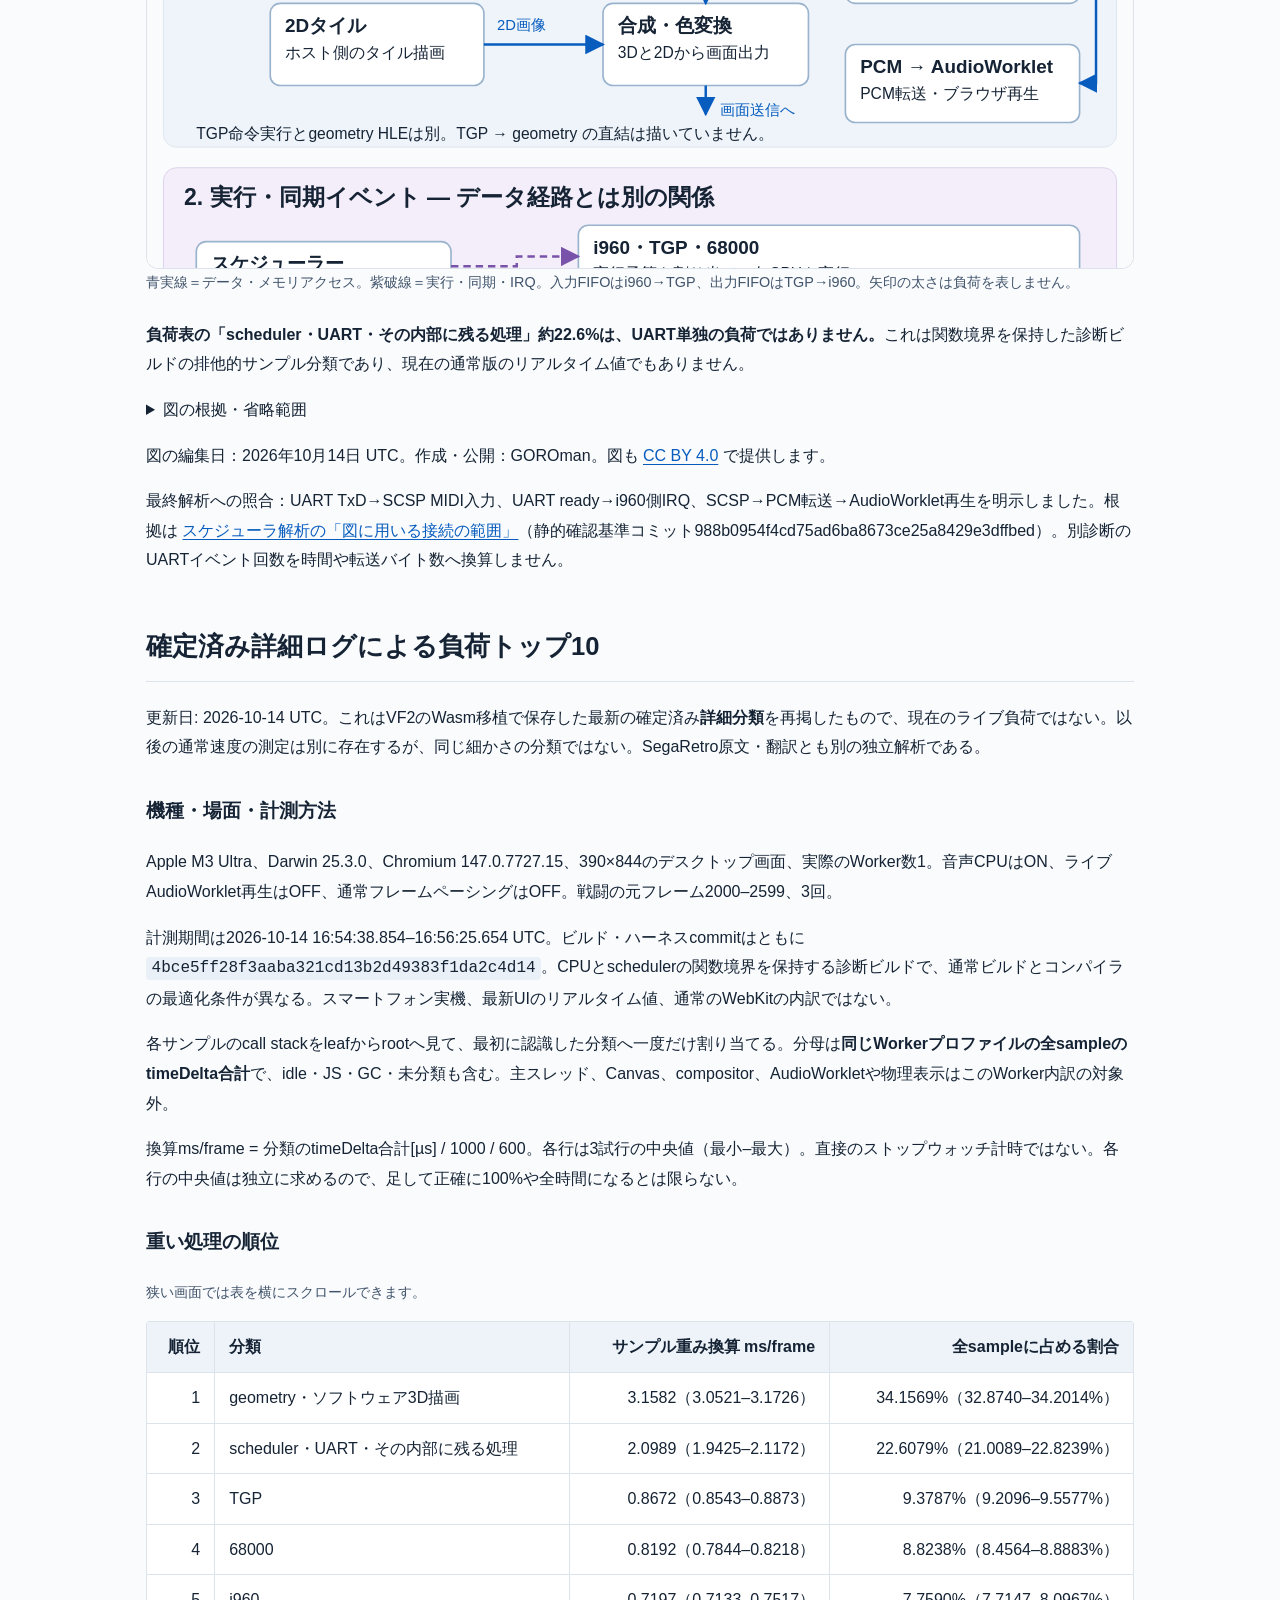
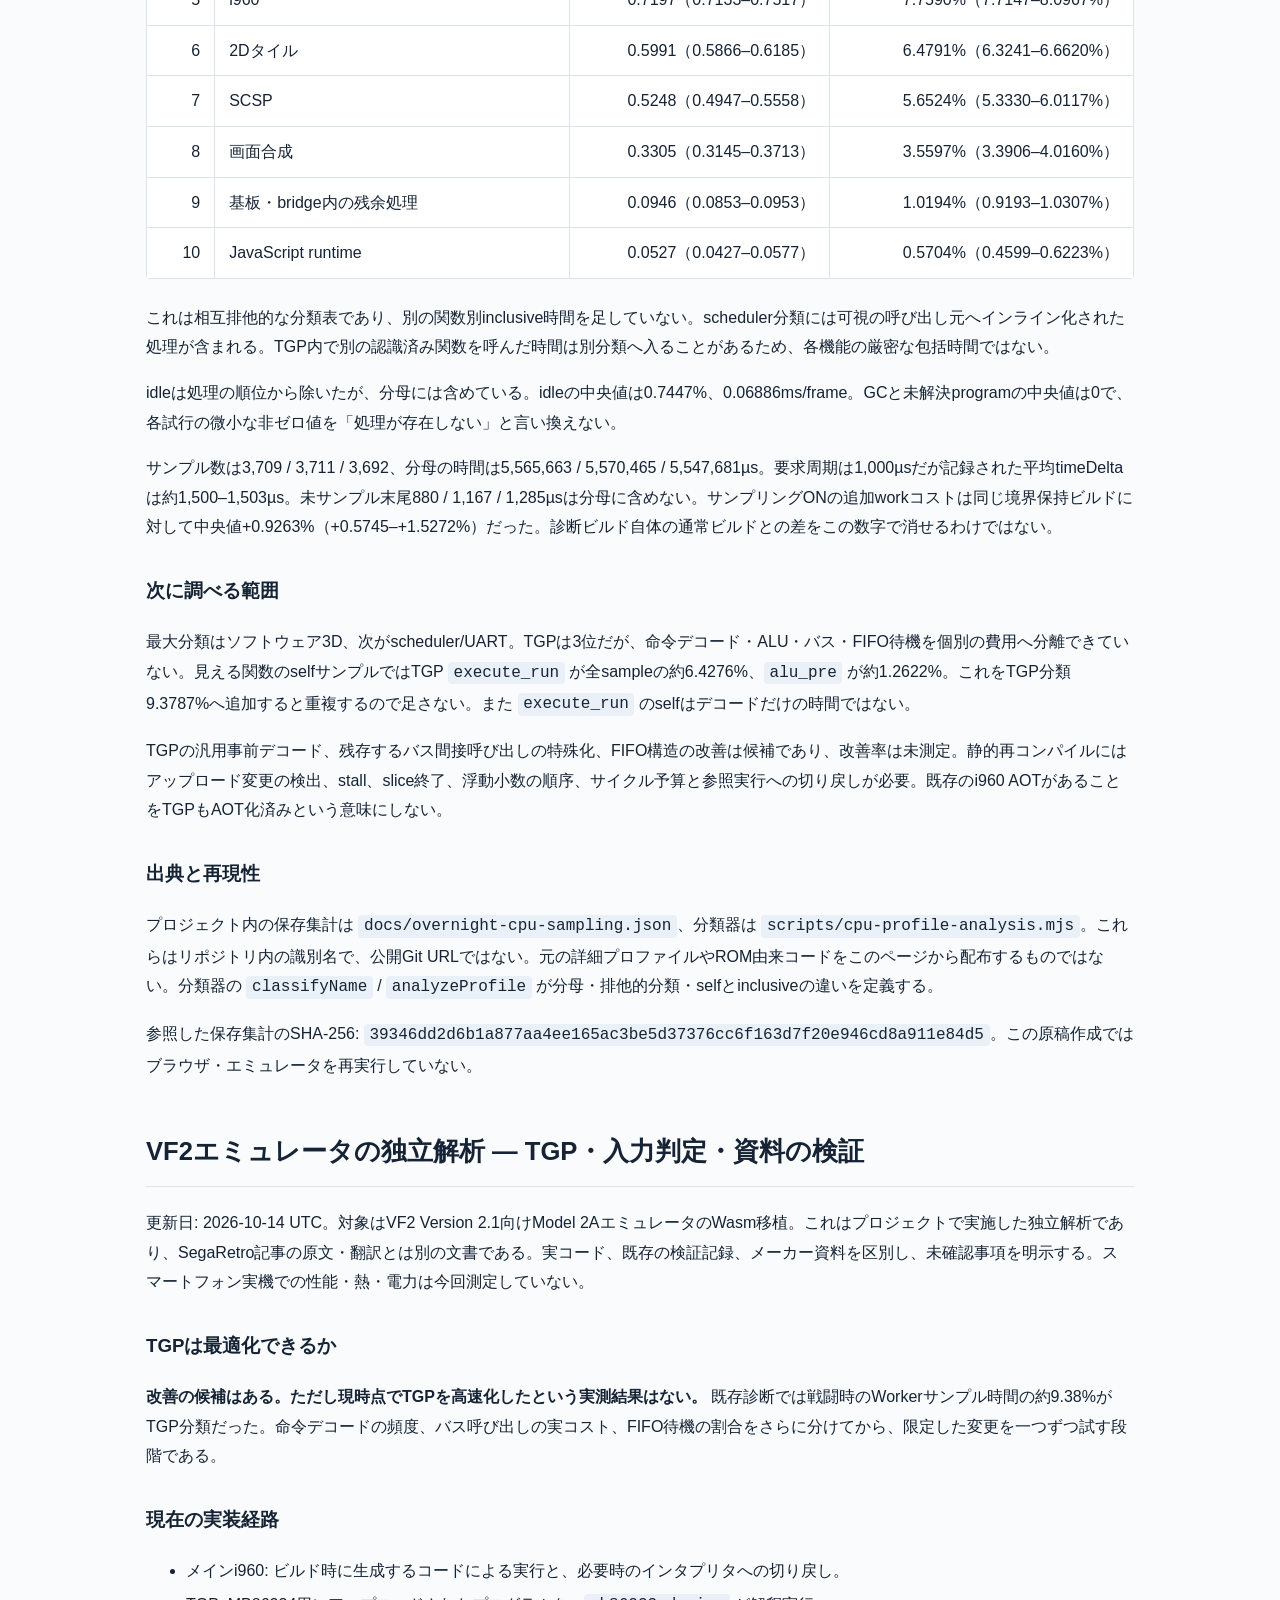
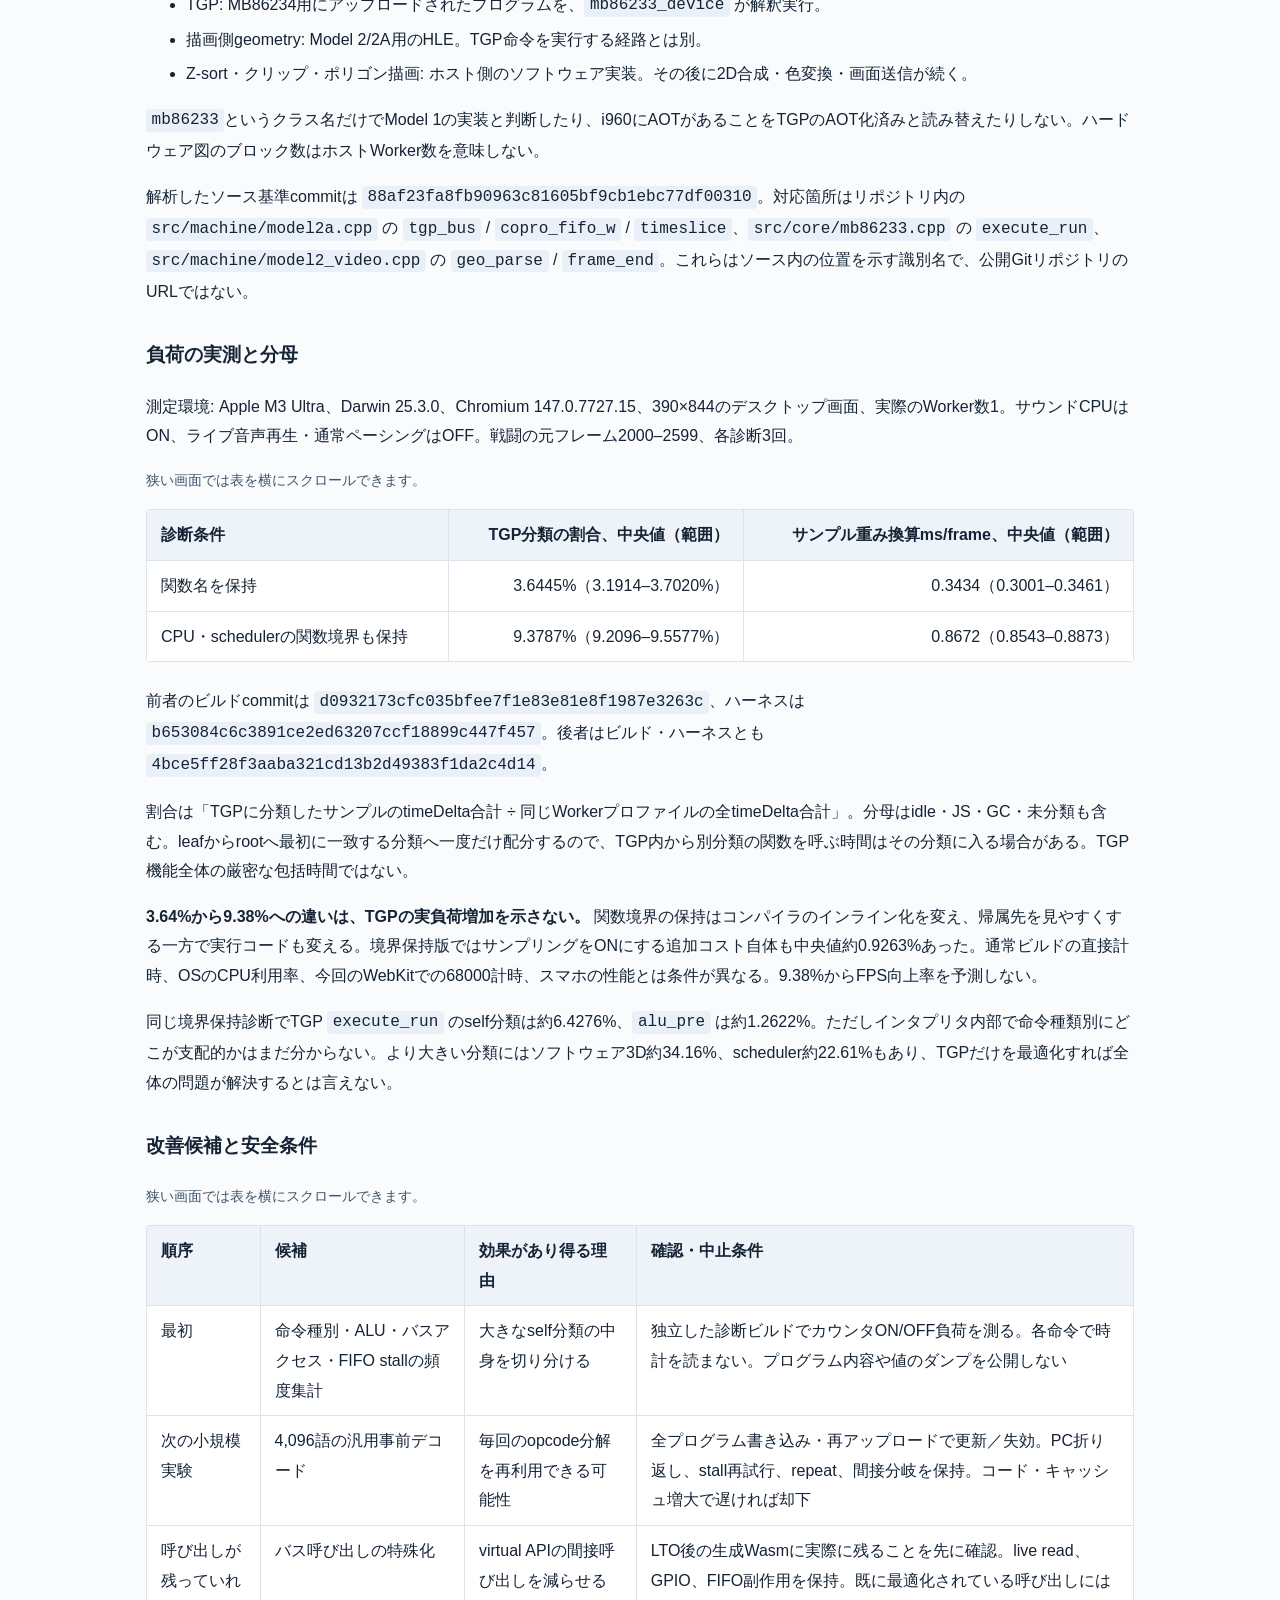
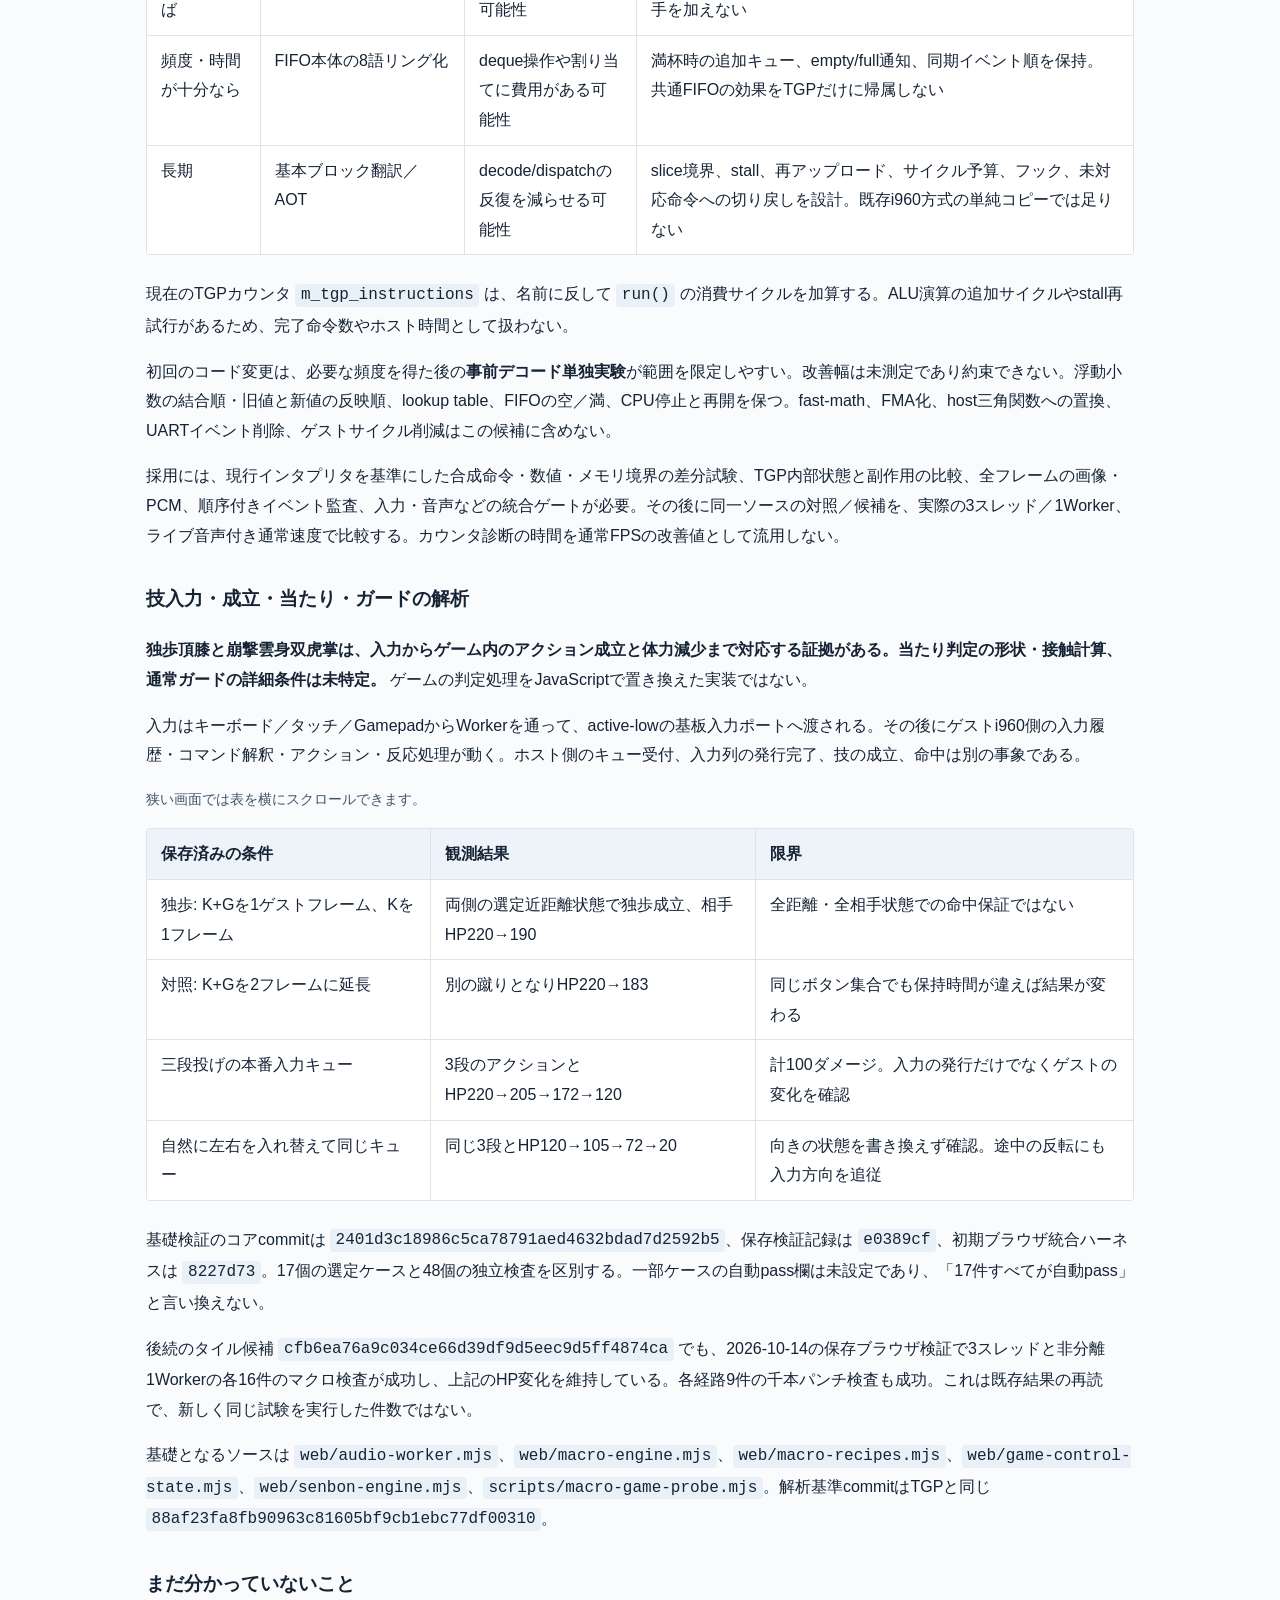
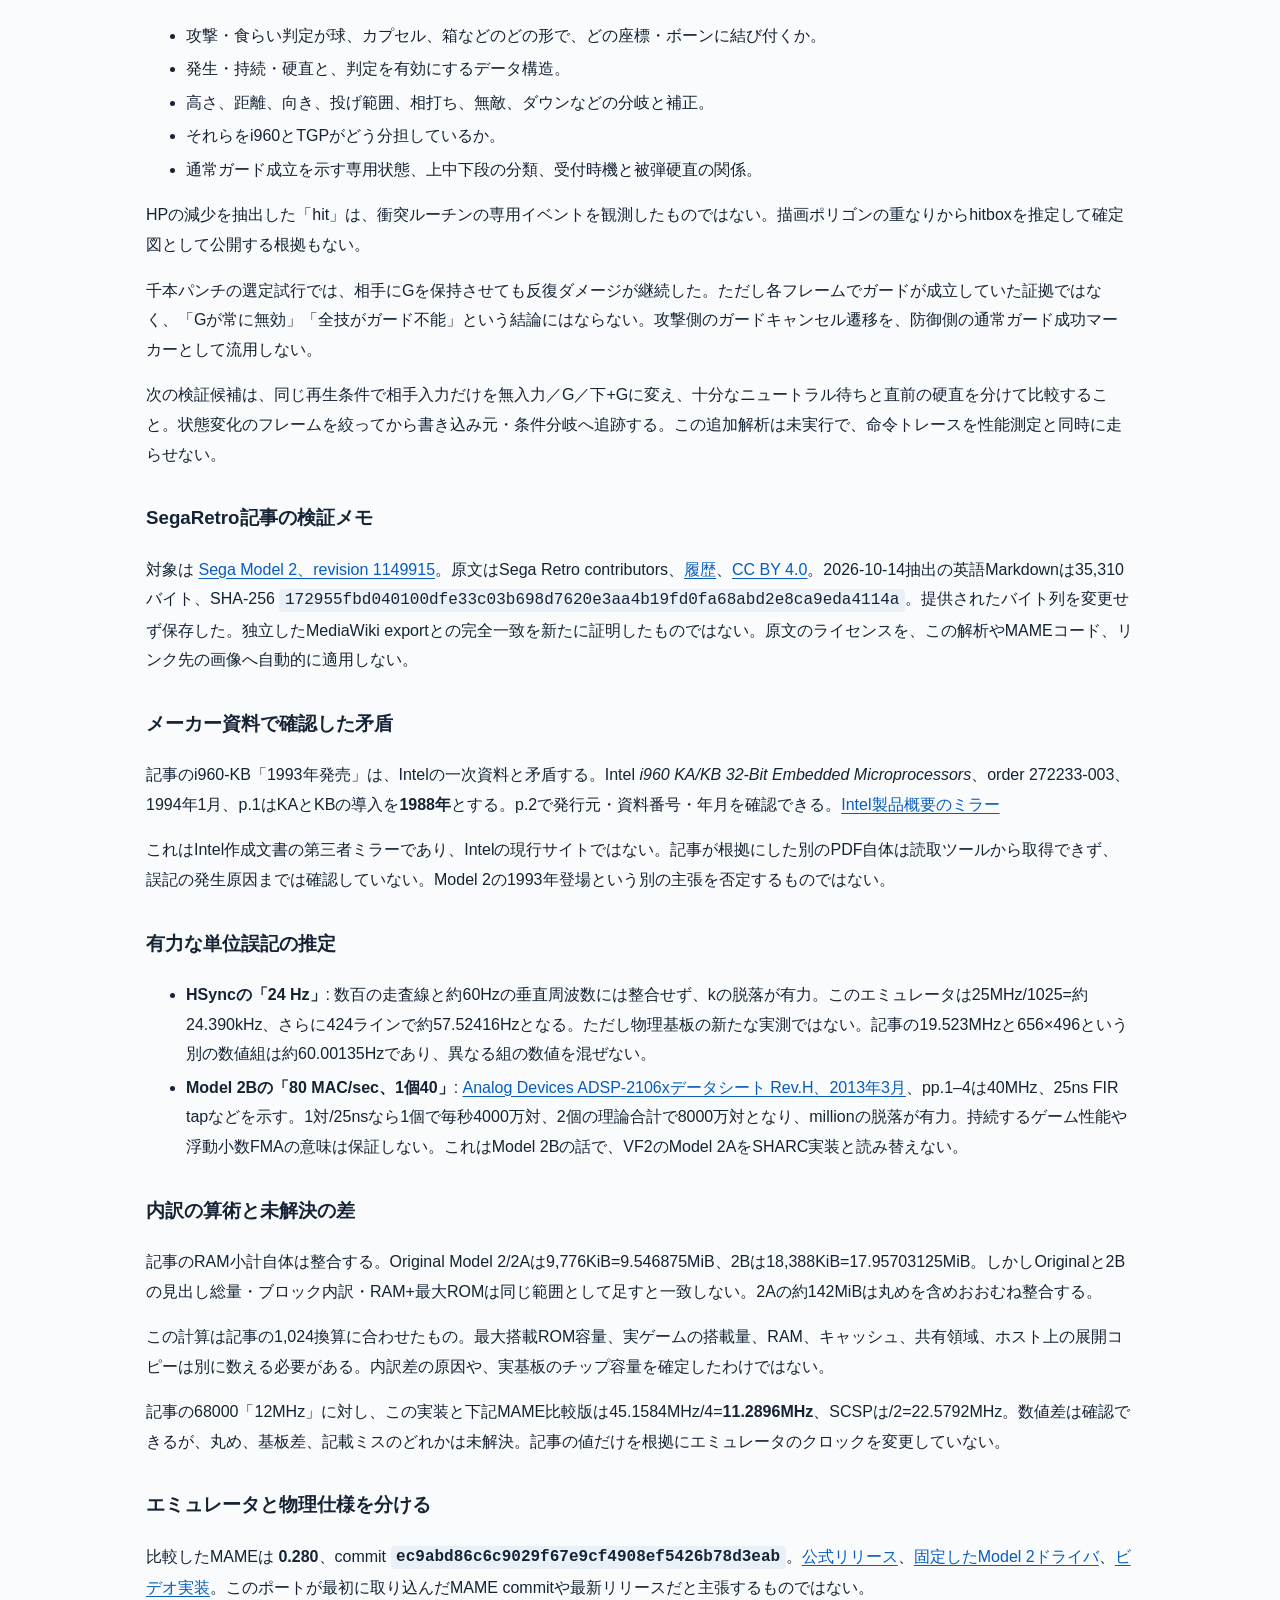
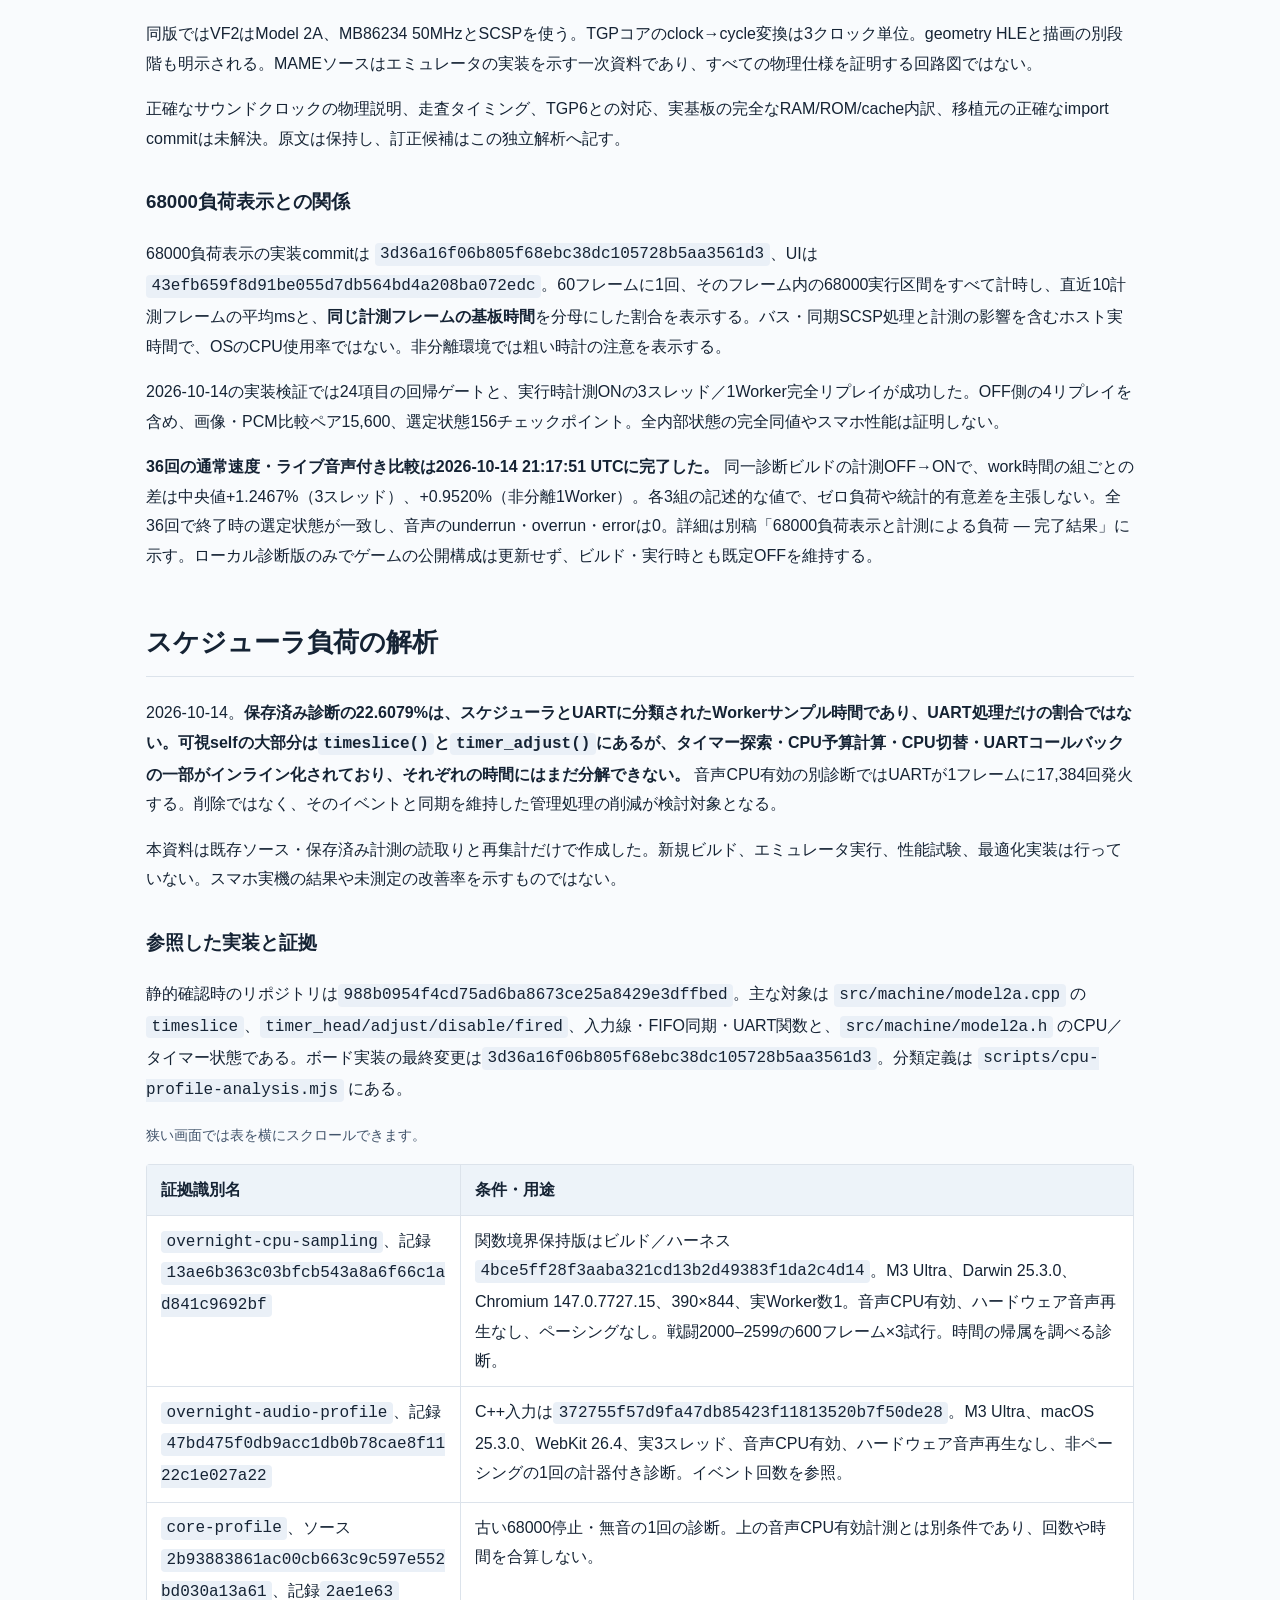
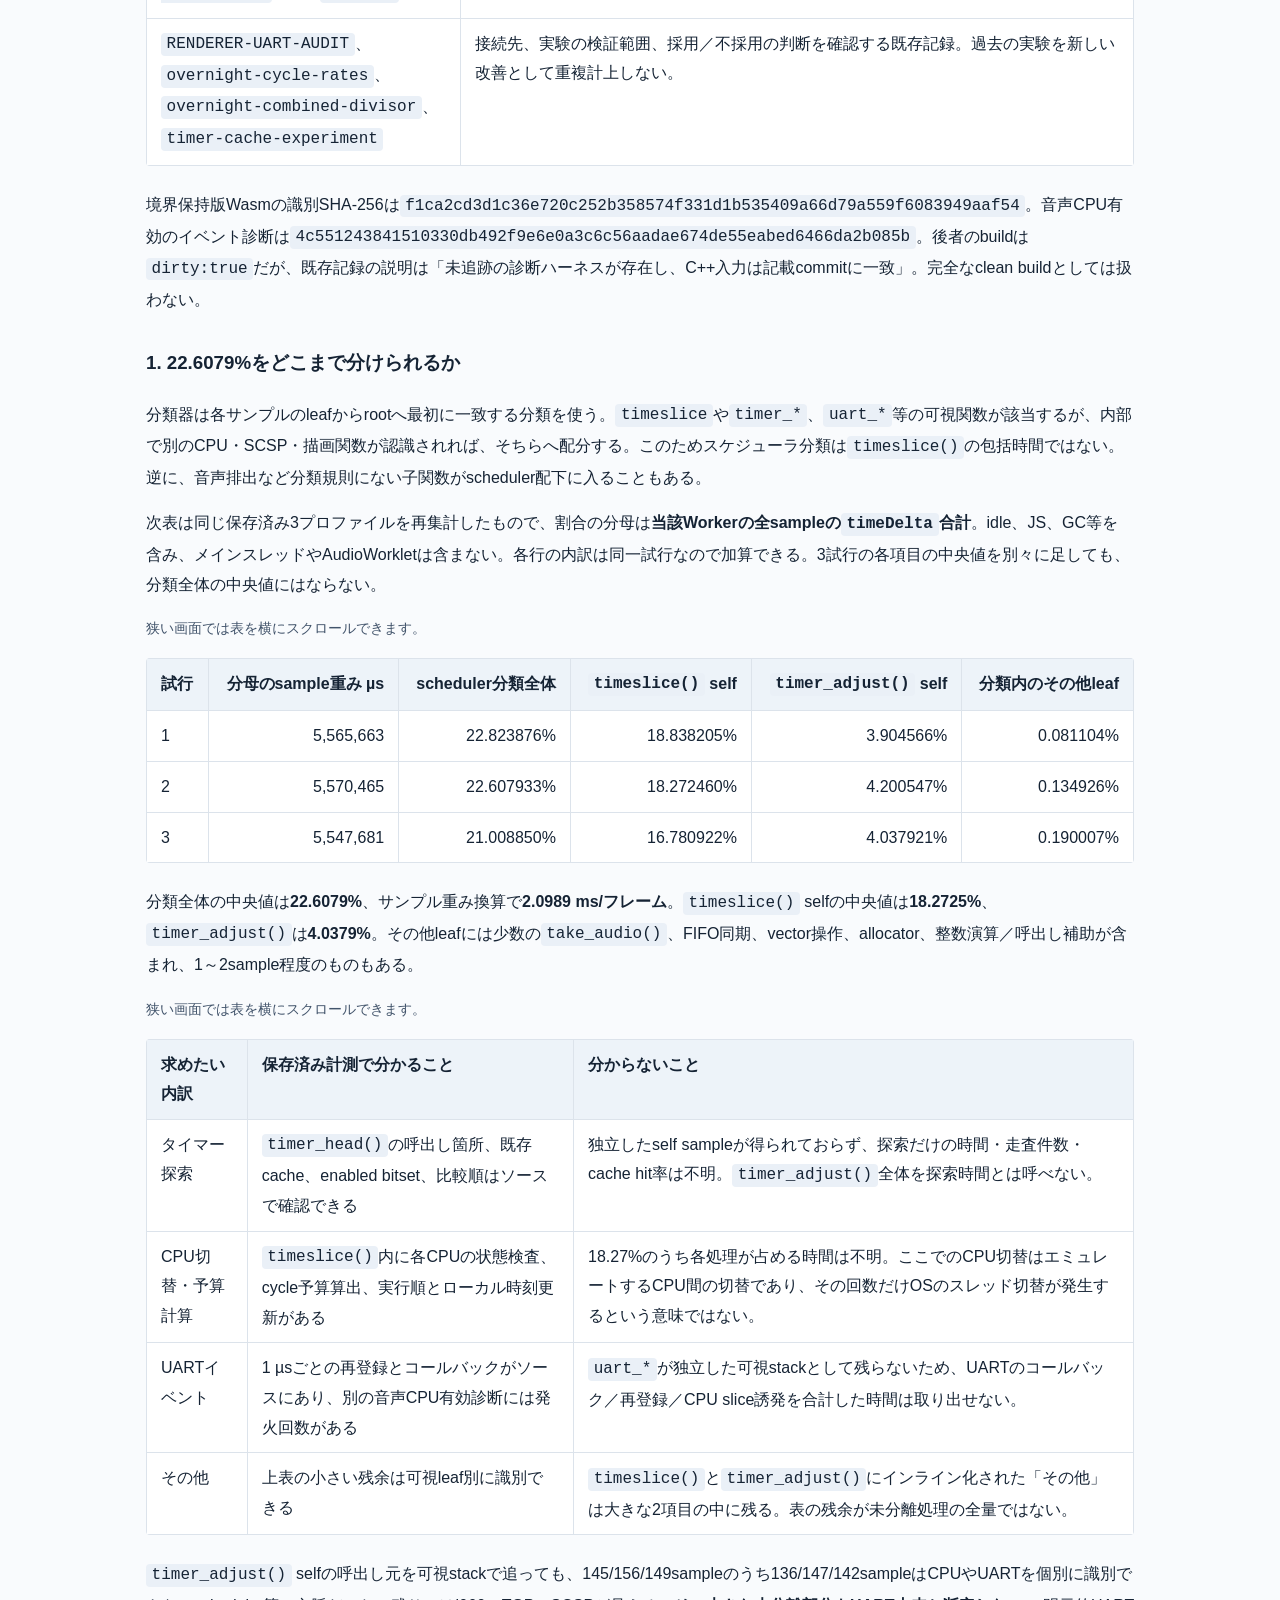
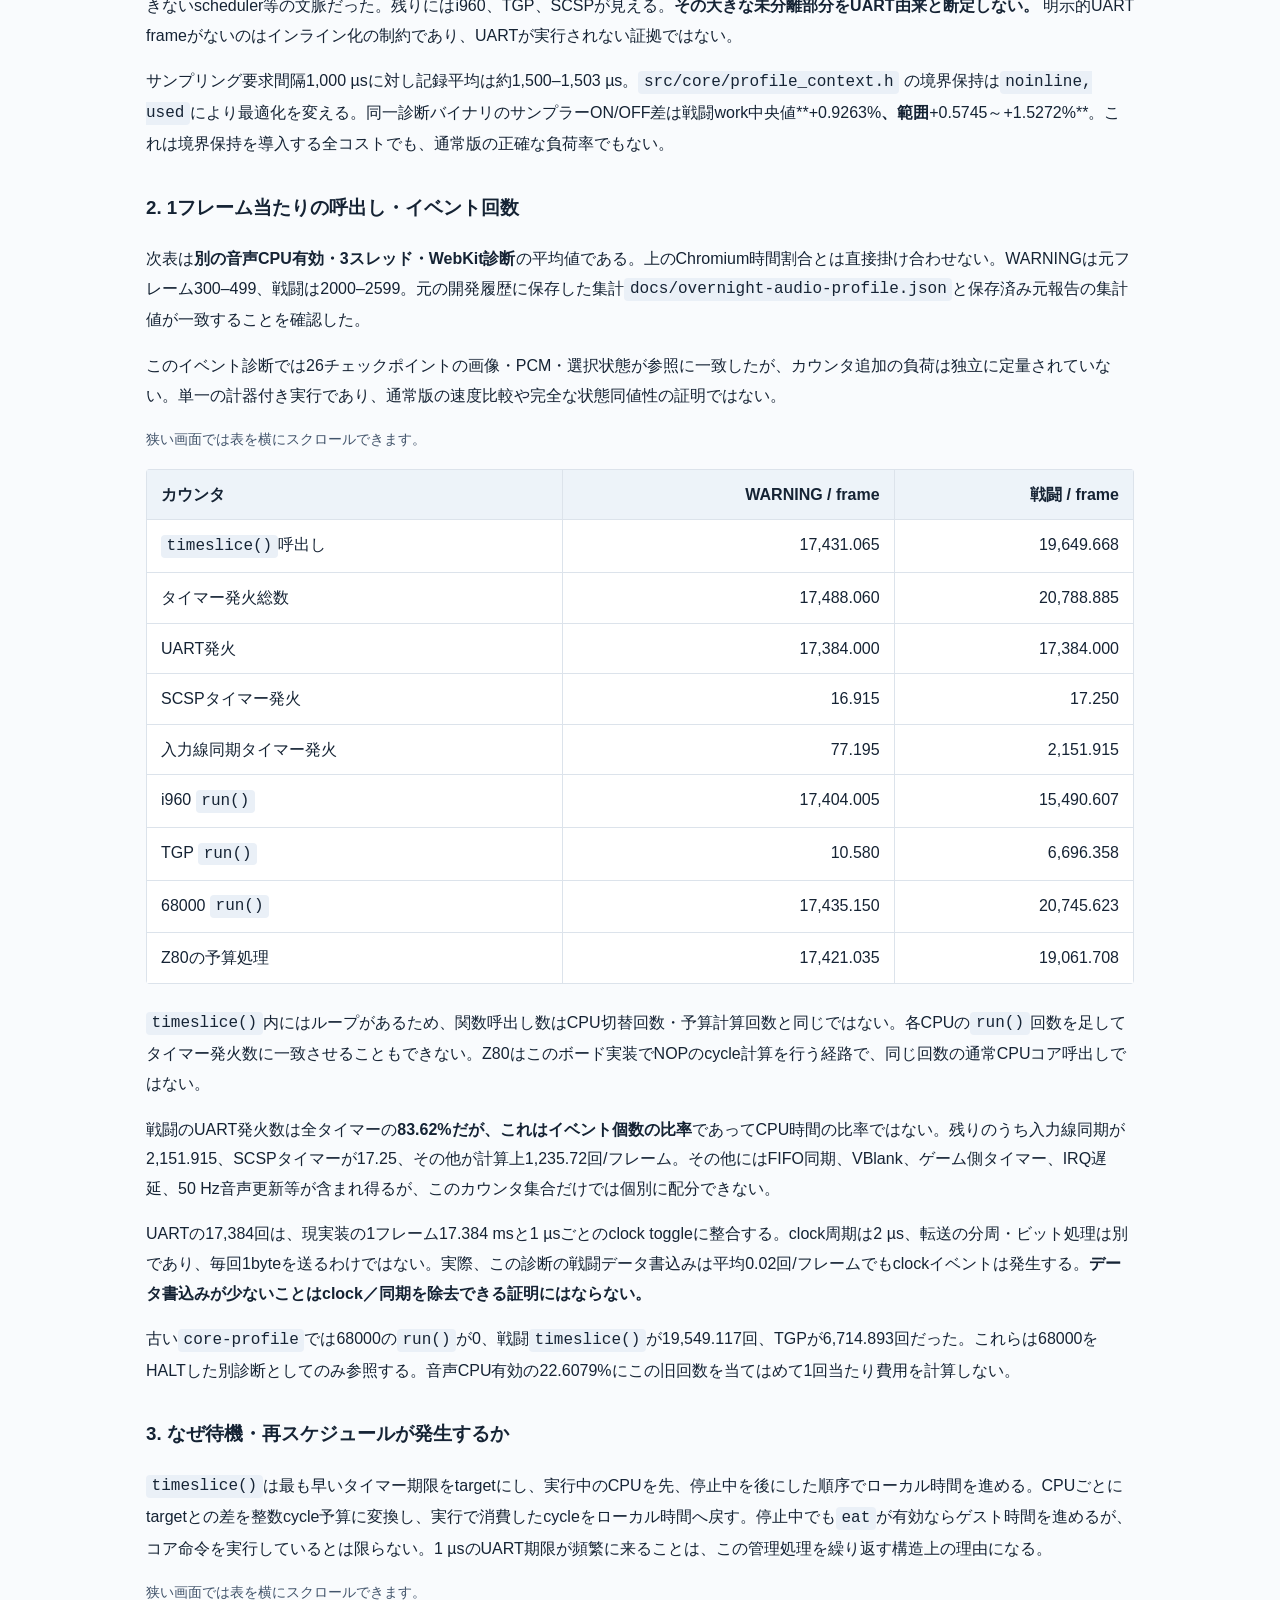
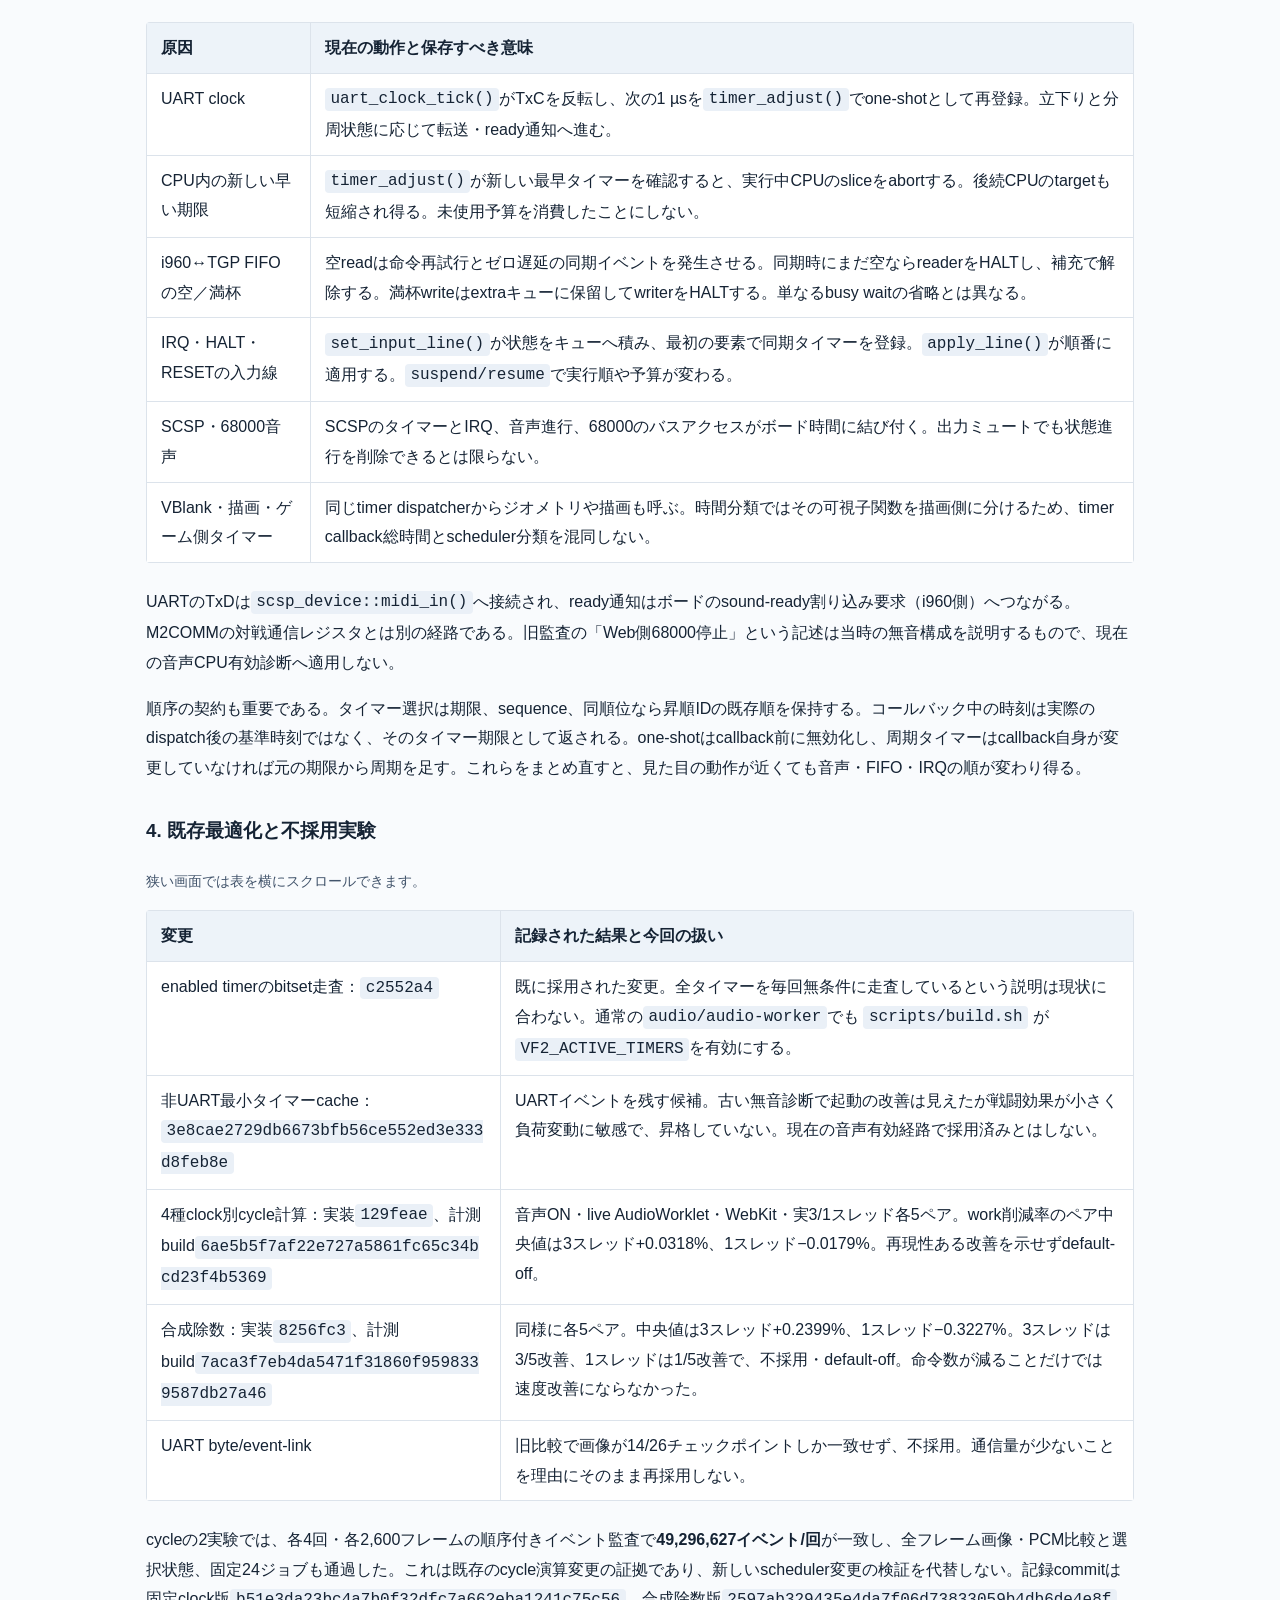
==== commit 171c1e06: "Publish completed VF2 profiling results and corrected data-flow diagram" ====
--- a/analysis.html
+++ b/analysis.html
@@ -1,6 +1,6 @@
 <!DOCTYPE html>
 
-<html lang="ja"><head><meta charset="utf-8"/><meta content="width=device-width, initial-scale=1" name="viewport"/><title>VF2独立技術解析 | Sega Model 2 日本語版</title><meta content="Sega Retroの原文翻訳とは独立したVF2技術解析。診断負荷トップ10、TGPの改善候補、入力判定、原文の検証、68000の計測条件と未確定事項。" name="description"/><link href="style.css" rel="stylesheet"/></head><body class="analysis-page"><nav aria-label="ページの切り替え" class="top"><a href="index.html">Sega Model 2 日本語訳</a><a href="en.html">原文英語</a><a aria-current="page" href="analysis.html">技術解析</a><a download="" href="vf2-load-top10-ja.md">負荷解析 Markdown</a><a download="" href="vf2-independent-analysis-ja.md">独立解析 Markdown</a></nav><main><h1>VF2独立技術解析</h1><p>本ページはSega Retroの記事翻訳とは別の独立した解析です。翻訳本文の仕様値は変更せず、訂正候補と検証結果をここに分けて掲載しています。</p><aside aria-label="解析の範囲と留保" class="analysis-notice"><p><strong>負荷トップ10は診断ビルドの過去の確定ログです。</strong>現在の通常版のリアルタイム値ではありません。分母・測定条件・観測による影響を各節で明記しています。</p><p><strong>TGPの改善候補の効果は未測定です。</strong>68000の通常速度・ライブ音声付き負荷比較はこの原稿の初版時点で測定中。入力・技成立の選定ケースの証拠と、未特定の当たり判定・ガード条件を区別しています。</p><p>実コードの解析、保存集計・検証記録、メーカー資料、仮説を区別してください。このサイトへの掲載時に原ログを再測定したものではありません。スマートフォン実機の性能・熱・電力は測定していません。</p></aside><details class="toc-disclosure"><summary>目次を開く — 負荷・TGP・入力判定・原文検証・68000</summary><nav aria-label="解析の目次" id="TOC"><ul><li><a href="#implementation-block-diagram">Wasm実装のブロック図</a></li><li><a href="#load-section-0">確定済み詳細ログによる負荷トップ10</a></li><li><a href="#load-section-1">機種・場面・計測方法</a></li><li><a href="#load-section-2">重い処理の順位</a></li><li><a href="#load-section-3">次に調べる範囲</a></li><li><a href="#load-section-4">出典と再現性</a></li><li><a href="#load-section-5">VF2エミュレータの独立解析 — TGP・入力判定・資料の検証</a></li><li><a href="#load-section-6">TGPは最適化できるか</a></li><li><a href="#load-section-7">現在の実装経路</a></li><li><a href="#load-section-8">負荷の実測と分母</a></li><li><a href="#load-section-9">改善候補と安全条件</a></li><li><a href="#load-section-10">技入力・成立・当たり・ガードの解析</a></li><li><a href="#load-section-11">まだ分かっていないこと</a></li><li><a href="#load-section-12">SegaRetro記事の検証メモ</a></li><li><a href="#load-section-13">メーカー資料で確認した矛盾</a></li><li><a href="#load-section-14">有力な単位誤記の推定</a></li><li><a href="#load-section-15">内訳の算術と未解決の差</a></li><li><a href="#load-section-16">エミュレータと物理仕様を分ける</a></li><li><a href="#load-section-17">68000負荷表示との関係</a></li></ul></nav></details><section aria-labelledby="block-diagram-heading" id="implementation-block-diagram"><h2 id="block-diagram-heading">Wasm実装のブロック図</h2><p>VF2 Version 2.1向けModel 2Aポートの処理を、データ経路と実行・同期イベントに分けた図です。実機の回路図、チップ数の再現、Worker配置図ではありません。TGPの命令実行と描画側geometry HLEは別の経路です。</p><p><a href="vf2-wasm-block-diagram.svg" rel="noopener" target="_blank">SVGを別画面で開く</a> · <a download="" href="vf2-wasm-block-diagram.svg">SVGをダウンロード</a></p><figure class="block-diagram"><input class="diagram-zoom" id="diagram-zoom" type="checkbox"/><label for="diagram-zoom">拡大表示（横・縦にスクロール）</label><p class="diagram-help" id="diagram-help">スマホでは読みやすい幅で表示します。図の領域をスクロールできます。SVGは拡大しても文字が鮮明です。</p><div aria-describedby="diagram-help" aria-label="VF2 Wasm実装のブロック図" class="diagram-viewport" role="region" tabindex="0"><svg aria-labelledby="diagram-title diagram-desc" class="diagram-svg" height="1280" role="img" viewbox="0 0 1200 1280" width="1200" xmlns="http://www.w3.org/2000/svg"><title id="diagram-title">VF2 Model 2A Wasm実装：データ経路と実行・同期イベント</title><desc id="diagram-desc">実機の配線図ではありません。青実線は確認できたデータ・メモリアクセス、紫破線はスケジューラーの実行とイベントです。TGPの解釈実行とgeometry HLEは別経路。UARTはSCSPへの音声コマンド系。ブロック数はWorker数を示しません。</desc><style>text{font-family:-apple-system,BlinkMacSystemFont,"Segoe UI","Noto Sans JP",sans-serif;fill:#152334}.head{font-size:28px;font-weight:700}.label{font-size:23px;font-weight:700}.small{font-size:19px}.edge{font-size:18px;fill:#075cbe}.sync-label{font-size:20px;fill:#6744a0}.box{fill:#fff;stroke:#9ab3cd;stroke-width:2}.data{fill:none;stroke:#075cbe;stroke-width:3}.sync{fill:none;stroke:#7952aa;stroke-width:3;stroke-dasharray:9 6}</style><defs><marker id="data-arrow" markerheight="8" markerwidth="8" orient="auto-start-reverse" refx="9" refy="5" viewbox="0 0 10 10"><path d="M 0 0 L 10 5 L 0 10 z" fill="#075cbe"></path></marker><marker id="sync-arrow" markerheight="8" markerwidth="8" orient="auto-start-reverse" refx="9" refy="5" viewbox="0 0 10 10"><path d="M 0 0 L 10 5 L 0 10 z" fill="#7952aa"></path></marker></defs><rect fill="#f9fbfd" height="1280" width="1200"></rect><rect fill="#eef4fa" height="865" rx="16" stroke="#dce3eb" width="1160" x="20" y="20"></rect><text class="head" x="45" y="65">1. データ経路 — ソフトウェア実装の要約</text><text class="small" x="45" y="100">VF2 Version 2.1 / Model 2A 向けポート。実機の配線・チップ配置図ではありません。</text><g data-node="i960"><rect class="box" height="110" rx="12" width="250" x="60" y="210"></rect><text class="label" x="78" y="245">i960</text><text class="small" x="78" y="276">生成コードで実行</text><text class="small" x="78" y="303">必要時は解釈実行へ</text></g><g data-node="TGP"><rect class="box" height="110" rx="12" width="300" x="420" y="210"></rect><text class="label" x="438" y="245">TGP</text><text class="small" x="438" y="276">MB86234用プログラム</text><text class="small" x="438" y="303">mb86233_deviceで解釈</text></g><g data-node="UART"><rect class="box" height="110" rx="12" width="285" x="850" y="210"></rect><text class="label" x="868" y="245">UART</text><text class="small" x="868" y="276">i8251送信側の実装</text><text class="small" x="868" y="303">SCSPへの音声コマンド</text></g><g data-node="共有バッファ"><rect class="box" height="100" rx="12" width="315" x="150" y="410"></rect><text class="label" x="168" y="445">共有バッファ</text><text class="small" x="168" y="476">i960 / TGP のアクセス</text></g><g data-node="geometry HLE"><rect class="box" height="100" rx="12" width="250" x="555" y="410"></rect><text class="label" x="573" y="445">geometry HLE</text><text class="small" x="573" y="476">Model 2 / 2A用</text></g><g data-node="3D描画"><rect class="box" height="110" rx="12" width="250" x="555" y="570"></rect><text class="label" x="573" y="605">3D描画</text><text class="small" x="573" y="636">Z-sort・クリップ</text><text class="small" x="573" y="663">ソフトウェア描画</text></g><g data-node="2Dタイル"><rect class="box" height="100" rx="12" width="260" x="150" y="710"></rect><text class="label" x="168" y="745">2Dタイル</text><text class="small" x="168" y="776">ホスト側のタイル描画</text></g><g data-node="合成・色変換"><rect class="box" height="100" rx="12" width="250" x="555" y="710"></rect><text class="label" x="573" y="745">合成・色変換</text><text class="small" x="573" y="776">3Dと2Dから画面出力</text></g><g data-node="SCSP"><rect class="box" height="110" rx="12" width="285" x="850" y="410"></rect><text class="label" x="868" y="445">SCSP</text><text class="small" x="868" y="476">MIDI入力・レジスタ</text><text class="small" x="868" y="503">音声処理</text></g><g data-node="68000"><rect class="box" height="110" rx="12" width="285" x="850" y="600"></rect><text class="label" x="868" y="635">68000</text><text class="small" x="868" y="666">サウンドCPU実行</text><text class="small" x="868" y="693">SCSPレジスタを操作</text></g><path class="data" d="M 310 265 L 420 265" marker-end="url(#data-arrow)" marker-start="url(#data-arrow)"></path><text class="edge" x="332" y="247">FIFO</text><path class="data" d="M 185 210 L 185 160 L 992 160 L 992 210" marker-end="url(#data-arrow)"></path><text class="edge" x="735" y="148">音声コマンド</text><path class="data" d="M 185 320 L 185 410" marker-end="url(#data-arrow)"></path><text class="edge" x="198" y="370">書き込み</text><path class="data" d="M 570 320 L 570 365 L 415 365 L 415 410" marker-end="url(#data-arrow)" marker-start="url(#data-arrow)"></path><text class="edge" x="435" y="349">読出し／書込み</text><path class="data" d="M 465 460 L 555 460" marker-end="url(#data-arrow)"></path><text class="edge" x="475" y="445">描画データ</text><path class="data" d="M 680 510 L 680 570" marker-end="url(#data-arrow)"></path><path class="data" d="M 680 680 L 680 710" marker-end="url(#data-arrow)"></path><path class="data" d="M 410 760 L 555 760" marker-end="url(#data-arrow)"></path><text class="edge" x="426" y="742">2D画像</text><path class="data" d="M 680 810 L 680 845" marker-end="url(#data-arrow)"></path><text class="edge" x="697" y="846">画面送信へ</text><path class="data" d="M 992 320 L 992 410" marker-end="url(#data-arrow)"></path><text class="edge" x="1006" y="370">MIDI入力</text><path class="data" d="M 1100 520 L 1100 600" marker-end="url(#data-arrow)" marker-start="url(#data-arrow)"></path><text class="edge" x="850" y="567">レジスタ read / write</text><path class="data" d="M 1135 465 L 1155 465 L 1155 800 L 1000 800" marker-end="url(#data-arrow)"></path><text class="edge" x="855" y="805">PCM出力</text><text class="edge" x="1036" y="782">音声データ</text><text class="small" x="60" y="875">TGP命令実行とgeometry HLEは別。TGP → geometry の直結は描いていません。</text><rect fill="#f3eef9" height="255" rx="16" stroke="#d8cce9" width="1160" x="20" y="910"></rect><text class="head" x="45" y="955">2. 実行・同期イベント — データ経路とは別の関係</text><g data-node="スケジューラー"><rect class="box" height="115" rx="12" width="310" x="60" y="1000"></rect><text class="label" x="78" y="1035">スケジューラー</text><text class="small" x="78" y="1066">CPU予算・sliceを調停</text><text class="small" x="78" y="1093">時刻とタイマーを管理</text></g><g data-node="i960・TGP・68000"><rect class="box" height="75" rx="12" width="610" x="525" y="980"></rect><text class="label" x="543" y="1015">i960・TGP・68000</text><text class="small" x="543" y="1046">実行予算を割り当て、各CPUを実行</text></g><g data-node="UART・SCSP・描画のタイマー"><rect class="box" height="75" rx="12" width="610" x="525" y="1075"></rect><text class="label" x="543" y="1110">UART・SCSP・描画のタイマー</text><text class="small" x="543" y="1141">タイマー発火／FIFO empty・full の同期</text></g><path class="sync" d="M 370 1030 L 450 1030 L 450 1018 L 525 1018" marker-end="url(#sync-arrow)"></path><path class="sync" d="M 370 1080 L 450 1080 L 450 1112 L 525 1112" marker-end="url(#sync-arrow)"></path><path class="data" d="M 45 1210 L 125 1210" marker-end="url(#data-arrow)"></path><text class="small" x="145" y="1217">青実線：データ／メモリアクセス</text><path class="sync" d="M 655 1210 L 735 1210" marker-end="url(#sync-arrow)"></path><text class="small" x="755" y="1217">紫破線：実行／同期イベント</text><text class="small" x="45" y="1255">双方向矢印はアクセス方向を要約。ブロック数・矢印幅はWorker数や負荷率を表しません。</text></svg></div><figcaption>青実線＝データ・メモリアクセス。紫破線＝実行・同期イベント。矢印の太さは負荷を表しません。</figcaption></figure><p><strong>負荷表の「scheduler・UART・その内部に残る処理」約22.6%は、UART単独の負荷ではありません。</strong>これは関数境界を保持した診断ビルドの排他的サンプル分類であり、現在の通常版のリアルタイム値でもありません。</p><details><summary>図の根拠・省略範囲</summary><p>解析原稿のソース基準コミット <code>88af23fa8fb90963c81605bf9cb1ebc77df00310</code> の実装を読み取り確認しました。位置はソース内の識別情報で、公開リポジトリのURLではありません。</p><ul><li>i960↔TGPのFIFO、共有バッファ、CPU実行予算、描画タイマー：<code>model2a.cpp</code> の <code>tgp_bus</code>、<code>copro_fifo_w</code>、<code>timeslice</code>、タイマー処理。</li><li>geometry HLEと3D描画・合成：<code>model2_video.cpp</code> の <code>geo_parse</code>、<code>frame_end</code>、<code>composite</code> と <code>model2a.cpp</code> の <code>draw_2d</code>。</li><li>音声コマンド系：i960側のUART書き込みから <code>uart_txd</code>／<code>link_event</code> を通じてSCSPのMIDI入力へ。68000バスはSCSPレジスタをread／writeします。音声データを68000経由で出力する矢印にはしていません。</li></ul><p>バス・FIFOの詳細、割り込みの全経路、遅延・停止／再開の細部、CPUとTGPのゲーム判定分担、ホストの描画スレッド配置は省略しています。図は実機の全接続を証明するものではありません。基準コミット以後の実装変更や未検証の接続を推測で追加していません。既存の原稿・資料は以下の各節をご覧ください。</p></details><p>図の編集日：2026年10月14日 UTC。作成・公開：GOROman。図も <a href="https://creativecommons.org/licenses/by/4.0/" rel="license">CC BY 4.0</a> で提供します。</p></section><h2 id="load-section-0">確定済み詳細ログによる負荷トップ10</h2>
+<html lang="ja"><head><meta charset="utf-8"/><meta content="width=device-width, initial-scale=1" name="viewport"/><title>VF2独立技術解析 | Sega Model 2 日本語版</title><meta content="Sega Retroの原文翻訳とは独立したVF2技術解析。診断負荷トップ10、TGPの改善候補、入力判定、原文の検証、68000の計測条件と未確定事項。" name="description"/><link href="style.css" rel="stylesheet"/></head><body class="analysis-page"><nav aria-label="ページの切り替え" class="top"><a href="index.html">Sega Model 2 日本語訳</a><a href="en.html">原文英語</a><a aria-current="page" href="analysis.html">技術解析</a></nav><main><h1>VF2独立技術解析</h1><p>本ページはSega Retroの記事翻訳とは別の独立した解析です。翻訳本文の仕様値は変更せず、訂正候補と検証結果をここに分けて掲載しています。</p><aside aria-label="解析の範囲と留保" class="analysis-notice"><p><strong>負荷トップ10・schedulerの割合は診断ビルドの保存ログです。</strong>現在の通常版のリアルタイム値ではありません。UARTのイベント回数をCPU時間へ換算しません。</p><p><strong>68000の36回の比較測定は完了しました。</strong>同一診断ビルドで計測ONにするとwork時間の組ごとの差は中央値+1.2467%（3スレッド）、+0.9520%（非分離1Worker）。各3組の記述的な結果で、ゼロ負荷や統計的有意差を主張しません。ゲームの公開構成は変更せず、診断機能は既定OFFです。</p><p><strong>TGPの最適化・事前デコードの改善効果は未測定です。</strong>実コード、保存集計、メーカー資料、仮説を各節で区別しています。スマートフォン実機の性能・熱・電力は測定していません。</p></aside><details class="toc-disclosure"><summary>目次を開く — 負荷・TGP・入力判定・原文検証・68000</summary><nav aria-label="解析の目次" id="TOC"><ul><li><a href="#block-diagram-heading">Wasm実装のブロック図</a></li><li><a href="#load-section-0">確定済み詳細ログによる負荷トップ10</a></li><li><a href="#load-section-1">機種・場面・計測方法</a></li><li><a href="#load-section-2">重い処理の順位</a></li><li><a href="#load-section-3">次に調べる範囲</a></li><li><a href="#load-section-4">出典と再現性</a></li><li><a href="#load-section-5">VF2エミュレータの独立解析 — TGP・入力判定・資料の検証</a></li><li><a href="#load-section-6">TGPは最適化できるか</a></li><li><a href="#load-section-7">現在の実装経路</a></li><li><a href="#load-section-8">負荷の実測と分母</a></li><li><a href="#load-section-9">改善候補と安全条件</a></li><li><a href="#load-section-10">技入力・成立・当たり・ガードの解析</a></li><li><a href="#load-section-11">まだ分かっていないこと</a></li><li><a href="#load-section-12">SegaRetro記事の検証メモ</a></li><li><a href="#load-section-13">メーカー資料で確認した矛盾</a></li><li><a href="#load-section-14">有力な単位誤記の推定</a></li><li><a href="#load-section-15">内訳の算術と未解決の差</a></li><li><a href="#load-section-16">エミュレータと物理仕様を分ける</a></li><li><a href="#load-section-17">68000負荷表示との関係</a></li><li><a href="#scheduler-section-0">スケジューラ負荷の解析</a></li><li><a href="#scheduler-section-1">参照した実装と証拠</a></li><li><a href="#scheduler-section-2">1. 22.6079%をどこまで分けられるか</a></li><li><a href="#scheduler-section-3">2. 1フレーム当たりの呼出し・イベント回数</a></li><li><a href="#scheduler-section-4">3. なぜ待機・再スケジュールが発生するか</a></li><li><a href="#scheduler-section-5">4. 既存最適化と不採用実験</a></li><li><a href="#scheduler-section-6">5. 次に安全に調べる候補</a></li><li><a href="#scheduler-section-7">図に用いる接続の範囲</a></li><li><a href="#sound-profile-section-0">68000負荷表示と計測による負荷 — 完了結果</a></li><li><a href="#sound-profile-section-1">何を表示するか</a></li><li><a href="#sound-profile-section-2">ソースと検証</a></li><li><a href="#sound-profile-section-3">測定条件</a></li><li><a href="#sound-profile-section-4">負荷差</a></li><li><a href="#sound-profile-section-5">FPS・間隔・実行速度</a></li><li><a href="#sound-profile-section-6">画面に出る診断値</a></li><li><a href="#sound-profile-section-7">判断と未確認事項</a></li><li><a href="#tgp-section-0">TGPの重い処理と再コンパイル候補</a></li><li><a href="#tgp-section-1">根拠と確認範囲</a></li><li><a href="#tgp-section-2">1. 実測で言える関数別の負荷</a></li><li><a href="#tgp-section-3">2. 命令処理の分類と、費用が発生しそうな箇所</a></li><li><a href="#tgp-section-4">3. 事前デコード・静的再コンパイル・実行時翻訳</a></li><li><a href="#tgp-section-5">4. 最初に追加する診断集計の設計案</a></li><li><a href="#tgp-section-6">採用までに必要な検証と未解決点</a></li></ul></nav></details><details class="analysis-downloads"><summary>解析原稿をMarkdownでダウンロード</summary><ul><li><a download="" href="vf2-load-top10-ja.md">vf2-load-top10-ja.md</a></li><li><a download="" href="vf2-independent-analysis-ja.md">vf2-independent-analysis-ja.md</a></li><li><a download="" href="vf2-scheduler-analysis-ja.md">vf2-scheduler-analysis-ja.md</a></li><li><a download="" href="vf2-68000-profile-ja.md">vf2-68000-profile-ja.md</a></li><li><a download="" href="vf2-tgp-optimization-ja.md">vf2-tgp-optimization-ja.md</a></li></ul></details><section aria-labelledby="block-diagram-heading" id="implementation-block-diagram"><h2 id="block-diagram-heading">Wasm実装のブロック図</h2><p>VF2 Version 2.1向けModel 2Aポートの処理を、データ経路と実行・同期イベントに分けた図です。実機の回路図、チップ数の再現、Worker配置図ではありません。TGPの命令実行と描画側geometry HLEは別の経路です。</p><p><a href="vf2-wasm-block-diagram.svg" rel="noopener" target="_blank">SVGを別画面で開く</a> · <a download="" href="vf2-wasm-block-diagram.svg">SVGをダウンロード</a></p><figure class="block-diagram"><input class="diagram-zoom" id="diagram-zoom" type="checkbox"/><label for="diagram-zoom">拡大表示（横・縦にスクロール）</label><p class="diagram-help" id="diagram-help">スマホでは読みやすい幅で表示します。図の領域をスクロールできます。SVGは拡大しても文字が鮮明です。</p><div aria-describedby="diagram-help" aria-label="VF2 Wasm実装のブロック図" class="diagram-viewport" role="region" tabindex="0"><svg aria-labelledby="diagram-title diagram-desc" class="diagram-svg" height="1280" role="img" viewbox="0 0 1200 1280" width="1200" xmlns="http://www.w3.org/2000/svg"><title id="diagram-title">VF2 Model 2A Wasm実装：データ経路と実行・同期イベント</title><desc id="diagram-desc">Wasmソフトウェアの処理図。i960からTGPへ入力FIFO、TGPからi960へ出力FIFO。UART TxDからSCSP MIDI入力へ、UART readyからi960側IRQへ。SCSPからPCM転送・AudioWorklet再生へ。青実線はデータ・メモリアクセス、紫破線は制御・同期イベント。実機配線図やWorker配置図ではありません。</desc><style>text{font-family:-apple-system,BlinkMacSystemFont,"Segoe UI","Noto Sans JP",sans-serif;fill:#152334}.head{font-size:28px;font-weight:700}.label{font-size:23px;font-weight:700}.small{font-size:19px}.edge{font-size:18px;fill:#075cbe}.sync-label{font-size:20px;fill:#6744a0}.box{fill:#fff;stroke:#9ab3cd;stroke-width:2}.data{fill:none;stroke:#075cbe;stroke-width:3}.sync{fill:none;stroke:#7952aa;stroke-width:3;stroke-dasharray:9 6}</style><defs><marker id="data-arrow" markerheight="8" markerwidth="8" orient="auto-start-reverse" refx="9" refy="5" viewbox="0 0 10 10"><path d="M 0 0 L 10 5 L 0 10 z" fill="#075cbe"></path></marker><marker id="sync-arrow" markerheight="8" markerwidth="8" orient="auto-start-reverse" refx="9" refy="5" viewbox="0 0 10 10"><path d="M 0 0 L 10 5 L 0 10 z" fill="#7952aa"></path></marker></defs><rect fill="#f9fbfd" height="1280" width="1200"></rect><rect fill="#eef4fa" height="865" rx="16" stroke="#dce3eb" width="1160" x="20" y="20"></rect><text class="head" x="45" y="65">1. データ経路 — ソフトウェア実装の要約</text><text class="small" x="45" y="100">VF2 Version 2.1 / Model 2A 向けポート。実機の配線・チップ配置図ではありません。</text><g data-node="i960"><rect class="box" height="110" rx="12" width="250" x="60" y="210"></rect><text class="label" x="78" y="245">i960</text><text class="small" x="78" y="276">生成コードで実行</text><text class="small" x="78" y="303">必要時は解釈実行へ</text></g><g data-node="TGP"><rect class="box" height="110" rx="12" width="300" x="420" y="210"></rect><text class="label" x="438" y="245">TGP</text><text class="small" x="438" y="276">MB86234用プログラム</text><text class="small" x="438" y="303">mb86233_deviceで解釈</text></g><g data-node="UART"><rect class="box" height="110" rx="12" width="285" x="850" y="210"></rect><text class="label" x="868" y="245">UART</text><text class="small" x="868" y="276">i8251送信側の実装</text><text class="small" x="868" y="303">SCSPへの音声コマンド</text></g><g data-node="共有バッファ"><rect class="box" height="100" rx="12" width="315" x="150" y="410"></rect><text class="label" x="168" y="445">共有バッファ</text><text class="small" x="168" y="476">i960 / TGP のアクセス</text></g><g data-node="geometry HLE"><rect class="box" height="100" rx="12" width="250" x="555" y="410"></rect><text class="label" x="573" y="445">geometry HLE</text><text class="small" x="573" y="476">Model 2 / 2A用</text></g><g data-node="3D描画"><rect class="box" height="110" rx="12" width="250" x="555" y="570"></rect><text class="label" x="573" y="605">3D描画</text><text class="small" x="573" y="636">Z-sort・クリップ</text><text class="small" x="573" y="663">ソフトウェア描画</text></g><g data-node="2Dタイル"><rect class="box" height="100" rx="12" width="260" x="150" y="710"></rect><text class="label" x="168" y="745">2Dタイル</text><text class="small" x="168" y="776">ホスト側のタイル描画</text></g><g data-node="合成・色変換"><rect class="box" height="100" rx="12" width="250" x="555" y="710"></rect><text class="label" x="573" y="745">合成・色変換</text><text class="small" x="573" y="776">3Dと2Dから画面出力</text></g><g data-node="SCSP"><rect class="box" height="110" rx="12" width="285" x="850" y="410"></rect><text class="label" x="868" y="445">SCSP</text><text class="small" x="868" y="476">MIDI入力・レジスタ</text><text class="small" x="868" y="503">音声処理</text></g><g data-node="68000"><rect class="box" height="110" rx="12" width="285" x="850" y="600"></rect><text class="label" x="868" y="635">68000</text><text class="small" x="868" y="666">サウンドCPU実行</text><text class="small" x="868" y="693">SCSPレジスタを操作</text></g><path class="data" d="M 185 210 L 185 160 L 992 160 L 992 210" marker-end="url(#data-arrow)"></path><text class="edge" x="815" y="185">音声コマンド</text><path class="data" d="M 185 320 L 185 410" marker-end="url(#data-arrow)"></path><text class="edge" x="198" y="370">書き込み</text><path class="data" d="M 570 320 L 570 365 L 415 365 L 415 410" marker-end="url(#data-arrow)" marker-start="url(#data-arrow)"></path><text class="edge" x="435" y="349">読出し／書込み</text><path class="data" d="M 465 460 L 555 460" marker-end="url(#data-arrow)"></path><text class="edge" x="475" y="445">描画データ</text><path class="data" d="M 680 510 L 680 570" marker-end="url(#data-arrow)"></path><path class="data" d="M 680 680 L 680 710" marker-end="url(#data-arrow)"></path><path class="data" d="M 410 760 L 555 760" marker-end="url(#data-arrow)"></path><text class="edge" x="426" y="742">2D画像</text><path class="data" d="M 680 810 L 680 845" marker-end="url(#data-arrow)"></path><text class="edge" x="697" y="846">画面送信へ</text><path class="data" d="M 992 320 L 992 410" marker-end="url(#data-arrow)"></path><text class="edge" x="1006" y="370">MIDI入力</text><path class="data" d="M 1100 520 L 1100 600" marker-end="url(#data-arrow)" marker-start="url(#data-arrow)"></path><text class="edge" x="850" y="567">レジスタ read / write</text><text class="small" x="60" y="875">TGP命令実行とgeometry HLEは別。TGP → geometry の直結は描いていません。</text><rect fill="#f3eef9" height="255" rx="16" stroke="#d8cce9" width="1160" x="20" y="910"></rect><text class="head" x="45" y="955">2. 実行・同期イベント — データ経路とは別の関係</text><g data-node="スケジューラー"><rect class="box" height="115" rx="12" width="310" x="60" y="1000"></rect><text class="label" x="78" y="1035">スケジューラー</text><text class="small" x="78" y="1066">CPU予算・sliceを調停</text><text class="small" x="78" y="1093">時刻とタイマーを管理</text></g><g data-node="i960・TGP・68000"><rect class="box" height="75" rx="12" width="610" x="525" y="980"></rect><text class="label" x="543" y="1015">i960・TGP・68000</text><text class="small" x="543" y="1046">実行予算を割り当て、各CPUを実行</text></g><g data-node="UART・SCSP・描画のタイマー"><rect class="box" height="75" rx="12" width="610" x="525" y="1075"></rect><text class="label" x="543" y="1110">UART・SCSP・描画のタイマー</text><text class="small" x="543" y="1141">タイマー発火／FIFO empty・full の同期</text></g><path class="sync" d="M 370 1030 L 450 1030 L 450 1018 L 525 1018" marker-end="url(#sync-arrow)"></path><path class="sync" d="M 370 1080 L 450 1080 L 450 1112 L 525 1112" marker-end="url(#sync-arrow)"></path><path class="data" d="M 45 1210 L 125 1210" marker-end="url(#data-arrow)"></path><text class="small" x="145" y="1217">青実線：データ／メモリアクセス</text><path class="sync" d="M 655 1210 L 735 1210" marker-end="url(#sync-arrow)"></path><text class="small" x="755" y="1217">紫破線：実行／同期・IRQ</text><text class="small" x="45" y="1255">双方向矢印はアクセス方向を要約。ブロック数・矢印幅はWorker数や負荷率を表しません。</text><path class="data" d="M 310 245 L 420 245" marker-end="url(#data-arrow)"></path><text class="edge" x="320" y="236">入力FIFO</text><path class="data" d="M 420 285 L 310 285" marker-end="url(#data-arrow)"></path><text class="edge" x="320" y="311">出力FIFO</text><path class="sync" d="M 850 235 L 780 235 L 780 135 L 40 135 L 40 280 L 60 280" marker-end="url(#sync-arrow)"></path><text class="sync-label" x="435" y="126">UART ready → i960側IRQ</text><g data-node="PCM→AudioWorklet"><rect class="box" height="95" rx="12" width="285" x="850" y="760"></rect><text class="label" x="868" y="795">PCM → AudioWorklet</text><text class="small" x="868" y="826">PCM転送・ブラウザ再生</text></g><path class="data" d="M 1135 465 L 1155 465 L 1155 807 L 1135 807" marker-end="url(#data-arrow)"></path></svg></div><figcaption>青実線＝データ・メモリアクセス。紫破線＝実行・同期・IRQ。入力FIFOはi960→TGP、出力FIFOはTGP→i960。矢印の太さは負荷を表しません。</figcaption></figure><p><strong>負荷表の「scheduler・UART・その内部に残る処理」約22.6%は、UART単独の負荷ではありません。</strong>これは関数境界を保持した診断ビルドの排他的サンプル分類であり、現在の通常版のリアルタイム値でもありません。</p><details><summary>図の根拠・省略範囲</summary><p>解析原稿のソース基準コミット <code>88af23fa8fb90963c81605bf9cb1ebc77df00310</code> の実装を読み取り確認しました。位置はソース内の識別情報で、公開リポジトリのURLではありません。</p><ul><li>i960↔TGPのFIFO、共有バッファ、CPU実行予算、描画タイマー：<code>model2a.cpp</code> の <code>tgp_bus</code>、<code>copro_fifo_w</code>、<code>timeslice</code>、タイマー処理。</li><li>geometry HLEと3D描画・合成：<code>model2_video.cpp</code> の <code>geo_parse</code>、<code>frame_end</code>、<code>composite</code> と <code>model2a.cpp</code> の <code>draw_2d</code>。</li><li>音声コマンド系：i960側のUART書き込みから <code>uart_txd</code>／<code>link_event</code> を通じてSCSPのMIDI入力へ。68000バスはSCSPレジスタをread／writeします。音声データを68000経由で出力する矢印にはしていません。</li></ul><p>バス・FIFOの詳細、割り込みの全経路、遅延・停止／再開の細部、CPUとTGPのゲーム判定分担、ホストの描画スレッド配置は省略しています。図は実機の全接続を証明するものではありません。基準コミット以後の実装変更や未検証の接続を推測で追加していません。既存の原稿・資料は以下の各節をご覧ください。</p></details><p>図の編集日：2026年10月14日 UTC。作成・公開：GOROman。図も <a href="https://creativecommons.org/licenses/by/4.0/" rel="license">CC BY 4.0</a> で提供します。</p><p>最終解析への照合：UART TxD→SCSP MIDI入力、UART ready→i960側IRQ、SCSP→PCM転送→AudioWorklet再生を明示しました。根拠は <a href="#scheduler-section-7">スケジューラ解析の「図に用いる接続の範囲」</a>（静的確認基準コミット988b0954f4cd75ad6ba8673ce25a8429e3dffbed）。別診断のUARTイベント回数を時間や転送バイト数へ換算しません。</p></section><h2 id="load-section-0">確定済み詳細ログによる負荷トップ10</h2>
 <p>更新日: 2026-10-14 UTC。これはVF2のWasm移植で保存した最新の確定済み<strong>詳細分類</strong>を再掲したもので、現在のライブ負荷ではない。以後の通常速度の測定は別に存在するが、同じ細かさの分類ではない。SegaRetro原文・翻訳とも別の独立解析である。</p>
 <h3 id="load-section-1">機種・場面・計測方法</h3>
 <p>Apple M3 Ultra、Darwin 25.3.0、Chromium 147.0.7727.15、390×844のデスクトップ画面、実際のWorker数1。音声CPUはON、ライブAudioWorklet再生はOFF、通常フレームペーシングはOFF。戦闘の元フレーム2000–2599、3回。</p>
@@ -104,7 +104,7 @@
 <p>解析したソース基準commitは <code>88af23fa8fb90963c81605bf9cb1ebc77df00310</code>。対応箇所はリポジトリ内の <code>src/machine/model2a.cpp</code> の <code>tgp_bus</code> / <code>copro_fifo_w</code> / <code>timeslice</code>、<code>src/core/mb86233.cpp</code> の <code>execute_run</code>、<code>src/machine/model2_video.cpp</code> の <code>geo_parse</code> / <code>frame_end</code>。これらはソース内の位置を示す識別名で、公開GitリポジトリのURLではない。</p>
 <h3 id="load-section-8">負荷の実測と分母</h3>
 <p>測定環境: Apple M3 Ultra、Darwin 25.3.0、Chromium 147.0.7727.15、390×844のデスクトップ画面、実際のWorker数1。サウンドCPUはON、ライブ音声再生・通常ペーシングはOFF。戦闘の元フレーム2000–2599、各診断3回。</p>
-<p class="table-hint">狭い画面では表を横にスクロールできます。</p><div aria-label="負荷順位と測定範囲の表" class="table-scroll" role="region" tabindex="0"><table>
+<p class="table-hint">狭い画面では表を横にスクロールできます。</p><div aria-label="解析結果と測定条件の表" class="table-scroll" role="region" tabindex="0"><table>
 <thead>
 <tr>
 <th scope="col">診断条件</th>
@@ -130,7 +130,7 @@
 <p><strong>3.64%から9.38%への違いは、TGPの実負荷増加を示さない。</strong> 関数境界の保持はコンパイラのインライン化を変え、帰属先を見やすくする一方で実行コードも変える。境界保持版ではサンプリングをONにする追加コスト自体も中央値約0.9263%あった。通常ビルドの直接計時、OSのCPU利用率、今回のWebKitでの68000計時、スマホの性能とは条件が異なる。9.38%からFPS向上率を予測しない。</p>
 <p>同じ境界保持診断でTGP <code>execute_run</code> のself分類は約6.4276%、<code>alu_pre</code> は約1.2622%。ただしインタプリタ内部で命令種類別にどこが支配的かはまだ分からない。より大きい分類にはソフトウェア3D約34.16%、scheduler約22.61%もあり、TGPだけを最適化すれば全体の問題が解決するとは言えない。</p>
 <h3 id="load-section-9">改善候補と安全条件</h3>
-<p class="table-hint">狭い画面では表を横にスクロールできます。</p><div aria-label="負荷順位と測定範囲の表" class="table-scroll" role="region" tabindex="0"><table>
+<p class="table-hint">狭い画面では表を横にスクロールできます。</p><div aria-label="解析結果と測定条件の表" class="table-scroll" role="region" tabindex="0"><table>
 <thead>
 <tr>
 <th scope="col">順序</th>
@@ -178,7 +178,7 @@
 <h3 id="load-section-10">技入力・成立・当たり・ガードの解析</h3>
 <p><strong>独歩頂膝と崩撃雲身双虎掌は、入力からゲーム内のアクション成立と体力減少まで対応する証拠がある。当たり判定の形状・接触計算、通常ガードの詳細条件は未特定。</strong> ゲームの判定処理をJavaScriptで置き換えた実装ではない。</p>
 <p>入力はキーボード／タッチ／GamepadからWorkerを通って、active-lowの基板入力ポートへ渡される。その後にゲストi960側の入力履歴・コマンド解釈・アクション・反応処理が動く。ホスト側のキュー受付、入力列の発行完了、技の成立、命中は別の事象である。</p>
-<p class="table-hint">狭い画面では表を横にスクロールできます。</p><div aria-label="負荷順位と測定範囲の表" class="table-scroll" role="region" tabindex="0"><table>
+<p class="table-hint">狭い画面では表を横にスクロールできます。</p><div aria-label="解析結果と測定条件の表" class="table-scroll" role="region" tabindex="0"><table>
 <thead>
 <tr>
 <th scope="col">保存済みの条件</th>
@@ -244,5 +244,744 @@
 <h3 id="load-section-17">68000負荷表示との関係</h3>
 <p>68000負荷表示の実装commitは <code>3d36a16f06b805f68ebc38dc105728b5aa3561d3</code>、UIは <code>43efb659f8d91be055d7db564bd4a208ba072edc</code>。60フレームに1回、そのフレーム内の68000実行区間をすべて計時し、直近10計測フレームの平均msと、<strong>同じ計測フレームの基板時間</strong>を分母にした割合を表示する。バス・同期SCSP処理と計測の影響を含むホスト実時間で、OSのCPU使用率ではない。非分離環境では粗い時計の注意を表示する。</p>
 <p>2026-10-14の実装検証では24項目の回帰ゲートと、実行時計測ONの3スレッド／1Worker完全リプレイが成功した。OFF側の4リプレイを含め、画像・PCM比較ペア15,600、選定状態156チェックポイント。全内部状態の完全同値やスマホ性能は証明しない。</p>
-<p><strong>この公開用原稿の初版時点では36回の通常速度・ライブ音声付き負荷比較が進行中で、最終コストは未確定。</strong> ローカル診断版のみで、ゲームの公開構成は更新していない。計測コードと実行時設定は既定値OFF。最終結果は測定完了後の別記録で示し、ここに暫定値を確定値として載せない。</p>
+<p><strong>36回の通常速度・ライブ音声付き比較は2026-10-14 21:17:51 UTCに完了した。</strong> 同一診断ビルドの計測OFF→ONで、work時間の組ごとの差は中央値+1.2467%（3スレッド）、+0.9520%（非分離1Worker）。各3組の記述的な値で、ゼロ負荷や統計的有意差を主張しない。全36回で終了時の選定状態が一致し、音声のunderrun・overrun・errorは0。詳細は別稿「68000負荷表示と計測による負荷 — 完了結果」に示す。ローカル診断版のみでゲームの公開構成は更新せず、ビルド・実行時とも既定OFFを維持する。</p>
+<h2 id="scheduler-section-0">スケジューラ負荷の解析</h2>
+<p>2026-10-14。<strong>保存済み診断の22.6079%は、スケジューラとUARTに分類されたWorkerサンプル時間であり、UART処理だけの割合ではない。可視selfの大部分は<code>timeslice()</code>と<code>timer_adjust()</code>にあるが、タイマー探索・CPU予算計算・CPU切替・UARTコールバックの一部がインライン化されており、それぞれの時間にはまだ分解できない。</strong> 音声CPU有効の別診断ではUARTが1フレームに17,384回発火する。削除ではなく、そのイベントと同期を維持した管理処理の削減が検討対象となる。</p>
+<p>本資料は既存ソース・保存済み計測の読取りと再集計だけで作成した。新規ビルド、エミュレータ実行、性能試験、最適化実装は行っていない。スマホ実機の結果や未測定の改善率を示すものではない。</p>
+<h3 id="scheduler-section-1">参照した実装と証拠</h3>
+<p>静的確認時のリポジトリは<code>988b0954f4cd75ad6ba8673ce25a8429e3dffbed</code>。主な対象は <code>src/machine/model2a.cpp</code> の<code>timeslice</code>、<code>timer_head/adjust/disable/fired</code>、入力線・FIFO同期・UART関数と、<code>src/machine/model2a.h</code> のCPU／タイマー状態である。ボード実装の最終変更は<code>3d36a16f06b805f68ebc38dc105728b5aa3561d3</code>。分類定義は <code>scripts/cpu-profile-analysis.mjs</code> にある。</p>
+<p class="table-hint">狭い画面では表を横にスクロールできます。</p><div aria-label="解析結果と測定条件の表" class="table-scroll" role="region" tabindex="0"><table>
+<thead>
+<tr>
+<th scope="col">証拠識別名</th>
+<th scope="col">条件・用途</th>
+</tr>
+</thead>
+<tbody>
+<tr>
+<td><code>overnight-cpu-sampling</code>、記録<code>13ae6b363c03bfcb543a8a6f66c1ad841c9692bf</code></td>
+<td>関数境界保持版はビルド／ハーネス<code>4bce5ff28f3aaba321cd13b2d49383f1da2c4d14</code>。M3 Ultra、Darwin 25.3.0、Chromium 147.0.7727.15、390×844、実Worker数1。音声CPU有効、ハードウェア音声再生なし、ペーシングなし。戦闘2000–2599の600フレーム×3試行。時間の帰属を調べる診断。</td>
+</tr>
+<tr>
+<td><code>overnight-audio-profile</code>、記録<code>47bd475f0db9acc1db0b78cae8f1122c1e027a22</code></td>
+<td>C++入力は<code>372755f57d9fa47db85423f11813520b7f50de28</code>。M3 Ultra、macOS 25.3.0、WebKit 26.4、実3スレッド、音声CPU有効、ハードウェア音声再生なし、非ペーシングの1回の計器付き診断。イベント回数を参照。</td>
+</tr>
+<tr>
+<td><code>core-profile</code>、ソース<code>2b93883861ac00cb663c9c597e552bd030a13a61</code>、記録<code>2ae1e63</code></td>
+<td>古い68000停止・無音の1回の診断。上の音声CPU有効計測とは別条件であり、回数や時間を合算しない。</td>
+</tr>
+<tr>
+<td><code>RENDERER-UART-AUDIT</code>、<code>overnight-cycle-rates</code>、<code>overnight-combined-divisor</code>、<code>timer-cache-experiment</code></td>
+<td>接続先、実験の検証範囲、採用／不採用の判断を確認する既存記録。過去の実験を新しい改善として重複計上しない。</td>
+</tr>
+</tbody>
+</table></div>
+<p>境界保持版Wasmの識別SHA-256は<code>f1ca2cd3d1c36e720c252b358574f331d1b535409a66d79a559f6083949aaf54</code>。音声CPU有効のイベント診断は<code>4c551243841510330db492f9e6e0a3c6c56aadae674de55eabed6466da2b085b</code>。後者のbuildは<code>dirty:true</code>だが、既存記録の説明は「未追跡の診断ハーネスが存在し、C++入力は記載commitに一致」。完全なclean buildとしては扱わない。</p>
+<h3 id="scheduler-section-2">1. 22.6079%をどこまで分けられるか</h3>
+<p>分類器は各サンプルのleafからrootへ最初に一致する分類を使う。<code>timeslice</code>や<code>timer_*</code>、<code>uart_*</code>等の可視関数が該当するが、内部で別のCPU・SCSP・描画関数が認識されれば、そちらへ配分する。このためスケジューラ分類は<code>timeslice()</code>の包括時間ではない。逆に、音声排出など分類規則にない子関数がscheduler配下に入ることもある。</p>
+<p>次表は同じ保存済み3プロファイルを再集計したもので、割合の分母は<strong>当該Workerの全sampleの<code>timeDelta</code>合計</strong>。idle、JS、GC等を含み、メインスレッドやAudioWorkletは含まない。各行の内訳は同一試行なので加算できる。3試行の各項目の中央値を別々に足しても、分類全体の中央値にはならない。</p>
+<p class="table-hint">狭い画面では表を横にスクロールできます。</p><div aria-label="解析結果と測定条件の表" class="table-scroll" role="region" tabindex="0"><table>
+<thead>
+<tr>
+<th scope="col">試行</th>
+<th scope="col" style="text-align:right">分母のsample重み µs</th>
+<th scope="col" style="text-align:right">scheduler分類全体</th>
+<th scope="col" style="text-align:right"><code>timeslice()</code> self</th>
+<th scope="col" style="text-align:right"><code>timer_adjust()</code> self</th>
+<th scope="col" style="text-align:right">分類内のその他leaf</th>
+</tr>
+</thead>
+<tbody>
+<tr>
+<td>1</td>
+<td style="text-align:right">5,565,663</td>
+<td style="text-align:right">22.823876%</td>
+<td style="text-align:right">18.838205%</td>
+<td style="text-align:right">3.904566%</td>
+<td style="text-align:right">0.081104%</td>
+</tr>
+<tr>
+<td>2</td>
+<td style="text-align:right">5,570,465</td>
+<td style="text-align:right">22.607933%</td>
+<td style="text-align:right">18.272460%</td>
+<td style="text-align:right">4.200547%</td>
+<td style="text-align:right">0.134926%</td>
+</tr>
+<tr>
+<td>3</td>
+<td style="text-align:right">5,547,681</td>
+<td style="text-align:right">21.008850%</td>
+<td style="text-align:right">16.780922%</td>
+<td style="text-align:right">4.037921%</td>
+<td style="text-align:right">0.190007%</td>
+</tr>
+</tbody>
+</table></div>
+<p>分類全体の中央値は<strong>22.6079%</strong>、サンプル重み換算で<strong>2.0989 ms/フレーム</strong>。<code>timeslice()</code> selfの中央値は<strong>18.2725%</strong>、<code>timer_adjust()</code>は<strong>4.0379%</strong>。その他leafには少数の<code>take_audio()</code>、FIFO同期、vector操作、allocator、整数演算／呼出し補助が含まれ、1～2sample程度のものもある。</p>
+<p class="table-hint">狭い画面では表を横にスクロールできます。</p><div aria-label="解析結果と測定条件の表" class="table-scroll" role="region" tabindex="0"><table>
+<thead>
+<tr>
+<th scope="col">求めたい内訳</th>
+<th scope="col">保存済み計測で分かること</th>
+<th scope="col">分からないこと</th>
+</tr>
+</thead>
+<tbody>
+<tr>
+<td>タイマー探索</td>
+<td><code>timer_head()</code>の呼出し箇所、既存cache、enabled bitset、比較順はソースで確認できる</td>
+<td>独立したself sampleが得られておらず、探索だけの時間・走査件数・cache hit率は不明。<code>timer_adjust()</code>全体を探索時間とは呼べない。</td>
+</tr>
+<tr>
+<td>CPU切替・予算計算</td>
+<td><code>timeslice()</code>内に各CPUの状態検査、cycle予算算出、実行順とローカル時刻更新がある</td>
+<td>18.27%のうち各処理が占める時間は不明。ここでのCPU切替はエミュレートするCPU間の切替であり、その回数だけOSのスレッド切替が発生するという意味ではない。</td>
+</tr>
+<tr>
+<td>UARTイベント</td>
+<td>1 µsごとの再登録とコールバックがソースにあり、別の音声CPU有効診断には発火回数がある</td>
+<td><code>uart_*</code>が独立した可視stackとして残らないため、UARTのコールバック／再登録／CPU slice誘発を合計した時間は取り出せない。</td>
+</tr>
+<tr>
+<td>その他</td>
+<td>上表の小さい残余は可視leaf別に識別できる</td>
+<td><code>timeslice()</code>と<code>timer_adjust()</code>にインライン化された「その他」は大きな2項目の中に残る。表の残余が未分離処理の全量ではない。</td>
+</tr>
+</tbody>
+</table></div>
+<p><code>timer_adjust()</code> selfの呼出し元を可視stackで追っても、145/156/149sampleのうち136/147/142sampleはCPUやUARTを個別に識別できないscheduler等の文脈だった。残りにはi960、TGP、SCSPが見える。<strong>その大きな未分離部分をUART由来と断定しない。</strong> 明示的UART frameがないのはインライン化の制約であり、UARTが実行されない証拠ではない。</p>
+<p>サンプリング要求間隔1,000 µsに対し記録平均は約1,500–1,503 µs。<code>src/core/profile_context.h</code> の境界保持は<code>noinline, used</code>により最適化を変える。同一診断バイナリのサンプラーON/OFF差は戦闘work中央値**+0.9263%<strong>、範囲</strong>+0.5745～+1.5272%**。これは境界保持を導入する全コストでも、通常版の正確な負荷率でもない。</p>
+<h3 id="scheduler-section-3">2. 1フレーム当たりの呼出し・イベント回数</h3>
+<p>次表は<strong>別の音声CPU有効・3スレッド・WebKit診断</strong>の平均値である。上のChromium時間割合とは直接掛け合わせない。WARNINGは元フレーム300–499、戦闘は2000–2599。元の開発履歴に保存した集計<code>docs/overnight-audio-profile.json</code>と保存済み元報告の集計値が一致することを確認した。</p>
+<p>このイベント診断では26チェックポイントの画像・PCM・選択状態が参照に一致したが、カウンタ追加の負荷は独立に定量されていない。単一の計器付き実行であり、通常版の速度比較や完全な状態同値性の証明ではない。</p>
+<p class="table-hint">狭い画面では表を横にスクロールできます。</p><div aria-label="解析結果と測定条件の表" class="table-scroll" role="region" tabindex="0"><table>
+<thead>
+<tr>
+<th scope="col">カウンタ</th>
+<th scope="col" style="text-align:right">WARNING / frame</th>
+<th scope="col" style="text-align:right">戦闘 / frame</th>
+</tr>
+</thead>
+<tbody>
+<tr>
+<td><code>timeslice()</code>呼出し</td>
+<td style="text-align:right">17,431.065</td>
+<td style="text-align:right">19,649.668</td>
+</tr>
+<tr>
+<td>タイマー発火総数</td>
+<td style="text-align:right">17,488.060</td>
+<td style="text-align:right">20,788.885</td>
+</tr>
+<tr>
+<td>UART発火</td>
+<td style="text-align:right">17,384.000</td>
+<td style="text-align:right">17,384.000</td>
+</tr>
+<tr>
+<td>SCSPタイマー発火</td>
+<td style="text-align:right">16.915</td>
+<td style="text-align:right">17.250</td>
+</tr>
+<tr>
+<td>入力線同期タイマー発火</td>
+<td style="text-align:right">77.195</td>
+<td style="text-align:right">2,151.915</td>
+</tr>
+<tr>
+<td>i960 <code>run()</code></td>
+<td style="text-align:right">17,404.005</td>
+<td style="text-align:right">15,490.607</td>
+</tr>
+<tr>
+<td>TGP <code>run()</code></td>
+<td style="text-align:right">10.580</td>
+<td style="text-align:right">6,696.358</td>
+</tr>
+<tr>
+<td>68000 <code>run()</code></td>
+<td style="text-align:right">17,435.150</td>
+<td style="text-align:right">20,745.623</td>
+</tr>
+<tr>
+<td>Z80の予算処理</td>
+<td style="text-align:right">17,421.035</td>
+<td style="text-align:right">19,061.708</td>
+</tr>
+</tbody>
+</table></div>
+<p><code>timeslice()</code>内にはループがあるため、関数呼出し数はCPU切替回数・予算計算回数と同じではない。各CPUの<code>run()</code>回数を足してタイマー発火数に一致させることもできない。Z80はこのボード実装でNOPのcycle計算を行う経路で、同じ回数の通常CPUコア呼出しではない。</p>
+<p>戦闘のUART発火数は全タイマーの<strong>83.62%<strong>だが、これは</strong>イベント個数の比率</strong>であってCPU時間の比率ではない。残りのうち入力線同期が2,151.915、SCSPタイマーが17.25、その他が計算上1,235.72回/フレーム。その他にはFIFO同期、VBlank、ゲーム側タイマー、IRQ遅延、50 Hz音声更新等が含まれ得るが、このカウンタ集合だけでは個別に配分できない。</p>
+<p>UARTの17,384回は、現実装の1フレーム17.384 msと1 µsごとのclock toggleに整合する。clock周期は2 µs、転送の分周・ビット処理は別であり、毎回1byteを送るわけではない。実際、この診断の戦闘データ書込みは平均0.02回/フレームでもclockイベントは発生する。<strong>データ書込みが少ないことはclock／同期を除去できる証明にはならない。</strong></p>
+<p>古い<code>core-profile</code>では68000の<code>run()</code>が0、戦闘<code>timeslice()</code>が19,549.117回、TGPが6,714.893回だった。これらは68000をHALTした別診断としてのみ参照する。音声CPU有効の22.6079%にこの旧回数を当てはめて1回当たり費用を計算しない。</p>
+<h3 id="scheduler-section-4">3. なぜ待機・再スケジュールが発生するか</h3>
+<p><code>timeslice()</code>は最も早いタイマー期限をtargetにし、実行中のCPUを先、停止中を後にした順序でローカル時間を進める。CPUごとにtargetとの差を整数cycle予算に変換し、実行で消費したcycleをローカル時間へ戻す。停止中でも<code>eat</code>が有効ならゲスト時間を進めるが、コア命令を実行しているとは限らない。1 µsのUART期限が頻繁に来ることは、この管理処理を繰り返す構造上の理由になる。</p>
+<p class="table-hint">狭い画面では表を横にスクロールできます。</p><div aria-label="解析結果と測定条件の表" class="table-scroll" role="region" tabindex="0"><table>
+<thead>
+<tr>
+<th scope="col">原因</th>
+<th scope="col">現在の動作と保存すべき意味</th>
+</tr>
+</thead>
+<tbody>
+<tr>
+<td>UART clock</td>
+<td><code>uart_clock_tick()</code>がTxCを反転し、次の1 µsを<code>timer_adjust()</code>でone-shotとして再登録。立下りと分周状態に応じて転送・ready通知へ進む。</td>
+</tr>
+<tr>
+<td>CPU内の新しい早い期限</td>
+<td><code>timer_adjust()</code>が新しい最早タイマーを確認すると、実行中CPUのsliceをabortする。後続CPUのtargetも短縮され得る。未使用予算を消費したことにしない。</td>
+</tr>
+<tr>
+<td>i960↔TGP FIFOの空／満杯</td>
+<td>空readは命令再試行とゼロ遅延の同期イベントを発生させる。同期時にまだ空ならreaderをHALTし、補充で解除する。満杯writeはextraキューに保留してwriterをHALTする。単なるbusy waitの省略とは異なる。</td>
+</tr>
+<tr>
+<td>IRQ・HALT・RESETの入力線</td>
+<td><code>set_input_line()</code>が状態をキューへ積み、最初の要素で同期タイマーを登録。<code>apply_line()</code>が順番に適用する。<code>suspend/resume</code>で実行順や予算が変わる。</td>
+</tr>
+<tr>
+<td>SCSP・68000音声</td>
+<td>SCSPのタイマーとIRQ、音声進行、68000のバスアクセスがボード時間に結び付く。出力ミュートでも状態進行を削除できるとは限らない。</td>
+</tr>
+<tr>
+<td>VBlank・描画・ゲーム側タイマー</td>
+<td>同じtimer dispatcherからジオメトリや描画も呼ぶ。時間分類ではその可視子関数を描画側に分けるため、timer callback総時間とscheduler分類を混同しない。</td>
+</tr>
+</tbody>
+</table></div>
+<p>UARTのTxDは<code>scsp_device::midi_in()</code>へ接続され、ready通知はボードのsound-ready割り込み要求（i960側）へつながる。M2COMMの対戦通信レジスタとは別の経路である。旧監査の「Web側68000停止」という記述は当時の無音構成を説明するもので、現在の音声CPU有効診断へ適用しない。</p>
+<p>順序の契約も重要である。タイマー選択は期限、sequence、同順位なら昇順IDの既存順を保持する。コールバック中の時刻は実際のdispatch後の基準時刻ではなく、そのタイマー期限として返される。one-shotはcallback前に無効化し、周期タイマーはcallback自身が変更していなければ元の期限から周期を足す。これらをまとめ直すと、見た目の動作が近くても音声・FIFO・IRQの順が変わり得る。</p>
+<h3 id="scheduler-section-5">4. 既存最適化と不採用実験</h3>
+<p class="table-hint">狭い画面では表を横にスクロールできます。</p><div aria-label="解析結果と測定条件の表" class="table-scroll" role="region" tabindex="0"><table>
+<thead>
+<tr>
+<th scope="col">変更</th>
+<th scope="col">記録された結果と今回の扱い</th>
+</tr>
+</thead>
+<tbody>
+<tr>
+<td>enabled timerのbitset走査：<code>c2552a4</code></td>
+<td>既に採用された変更。全タイマーを毎回無条件に走査しているという説明は現状に合わない。通常の<code>audio/audio-worker</code>でも <code>scripts/build.sh</code> が<code>VF2_ACTIVE_TIMERS</code>を有効にする。</td>
+</tr>
+<tr>
+<td>非UART最小タイマーcache：<code>3e8cae2729db6673bfb56ce552ed3e333d8feb8e</code></td>
+<td>UARTイベントを残す候補。古い無音診断で起動の改善は見えたが戦闘効果が小さく負荷変動に敏感で、昇格していない。現在の音声有効経路で採用済みとはしない。</td>
+</tr>
+<tr>
+<td>4種clock別cycle計算：実装<code>129feae</code>、計測build<code>6ae5b5f7af22e727a5861fc65c34bcd23f4b5369</code></td>
+<td>音声ON・live AudioWorklet・WebKit・実3/1スレッド各5ペア。work削減率のペア中央値は3スレッド+0.0318%、1スレッド−0.0179%。再現性ある改善を示せずdefault-off。</td>
+</tr>
+<tr>
+<td>合成除数：実装<code>8256fc3</code>、計測build<code>7aca3f7eb4da5471f31860f9598339587db27a46</code></td>
+<td>同様に各5ペア。中央値は3スレッド+0.2399%、1スレッド−0.3227%。3スレッドは3/5改善、1スレッドは1/5改善で、不採用・default-off。命令数が減ることだけでは速度改善にならなかった。</td>
+</tr>
+<tr>
+<td>UART byte/event-link</td>
+<td>旧比較で画像が14/26チェックポイントしか一致せず、不採用。通信量が少ないことを理由にそのまま再採用しない。</td>
+</tr>
+</tbody>
+</table></div>
+<p>cycleの2実験では、各4回・各2,600フレームの順序付きイベント監査で<strong>49,296,627イベント/回</strong>が一致し、全フレーム画像・PCM比較と選択状態、固定24ジョブも通過した。これは既存のcycle演算変更の証拠であり、新しいscheduler変更の検証を代替しない。記録commitは固定clock版<code>b51e3da23bc4a7b0f32dfc7a662eba1241c75c56</code>、合成除数版<code>2597ab329435e4da7f06d73833059b4db6de4e8f</code>。</p>
+<h3 id="scheduler-section-6">5. 次に安全に調べる候補</h3>
+<p>最初は、時間を新しい4分類へ無理に割り当てず、<strong>同じ音声有効構成で原因別カウンタを追加する設計</strong>が適切である。<code>timer_head()</code>のcache hit/miss・検査timer数、<code>timer_adjust()</code>のtimer種別・呼出し文脈、最早期限の更新とabort、CPUごとの予算計算・実行・停止時間処理・1cycle未満skip、実行順再構築、FIFO同期と入力線queue件数を分ける。実時刻の読み出しやログを各イベントへ追加せず、固定長カウンタを場面末尾で取り出す。PC・メモリ値・命令列は記録しない。</p>
+<p>その結果で優先順位を付ける候補は、既存最小timer cacheの正確な適用範囲、callback内one-shot再登録の共通処理、CPU予算・状態検査の重複、入力線キューの確保・解放である。いずれも現時点では利益未測定。cacheには全変更経路の失効が必要で、UARTだけを特別扱いしてsequence・callback時刻・abortの意味を落とさない。入力線も同値に見えるassert/clearを無条件にまとめず、状態遷移や副作用を保持する。</p>
+<p>四種clock化と合成除数は既に否定的な計測結果があるため、同じ変更を再び「有力な新改善」としない。全タイマーをheapへ置換する案も、timer数・cache hit・変更頻度が未計測である以上、速いと判断できない。UART tickの間引き、FIFO同期削除、68000停止、Z80時間処理の削除、VBlankまでの一括進行は単純な管理処理の最適化ではなく、別途ゲスト時間と同期の同値性を証明する必要がある。</p>
+<p>候補を実装する場合は、対照を残して一つずつ変更し、タイマー期限とdispatch時刻・sequence・入力線／FIFO・CPU cycle・SCSP状態を比較する。既存の順序付きイベント監査、画像・PCM・選択状態比較に加え、変更境界の専用差分検証が必要である。診断を外した同条件の反復性能測定と計測負荷の比較を行い、その後にスマホ実機の持続FPS・フレーム時間・音声を確認する。</p>
+<p>今回分かったのは「高頻度のUARTイベントを含むslice管理が繰り返され、可視selfが2関数に集中している」ことまでである。タイマー探索、CPU切替、予算算出、UART単体のホスト時間配分と、追加候補の改善率は未確認のまま残る。</p>
+<h3 id="scheduler-section-7">図に用いる接続の範囲</h3>
+<p>以下は本エミュレータ実装の接続であり、実基板の配線図や未確認の当たり判定専用回路を表すものではない。i960からTGPへの入力FIFOとTGPからi960への出力FIFOは別方向の経路。空／満杯の同期イベントはHALT・再開・命令再試行に関わる。UARTのTxDはSCSPのMIDI入力へ、UART ready通知はボードのsound-ready割り込み要求（i960側）へ進む。68000は音声バスを通じてSCSPをアクセスする。SCSPのサンプル出力はブラウザのPCM転送・AudioWorklet再生へ渡る。スケジューラは各CPUの時間とUART、入力線、SCSP、VBlank等のタイマーを管理する制御層として描き、ゲームデータの流れと区別する。M2COMM対戦通信はUART／SCSP音声経路とは別に置く。</p>
+<h2 id="sound-profile-section-0">68000負荷表示と計測による負荷 — 完了結果</h2>
+<p>更新日: 2026-10-14 UTC。この文書はVF2向けWasm移植の独立した実装・測定記録であり、SegaRetro記事の原文や翻訳とは別である。ゲームの公開構成は変更していない。計測コードのビルドフラグと実行時の設定は、どちらも既定値OFF。</p>
+<h3 id="sound-profile-section-1">何を表示するか</h3>
+<p>60フレームに1回、そのフレーム内の68000 <code>set_total_base + run</code> 呼び出しをすべて計時し、直近10計測フレームを集計する。表示は68000の平均ms、同じ計測フレームの基板処理ms、両者の合計同士から求める割合、呼び出し数を含む。</p>
+<p><code>割合 = 100 × Σ(68000区間の経過ms) / Σ(同じフレームの基板処理ms)</code></p>
+<p>バスアクセスと同期的なSCSP処理を含む、計測の影響を受けたホスト実時間である。OSのCPU利用率、命令だけのコスト、ゲストのクロック利用率ではない。全ゲストフレーム・CPU・音声・描画は通常どおり進め、間引くのは時計読み取りだけ。計測OFFの「未計測」と、サウンドCPU停止時に測った0を区別する。</p>
+<p>固定周期は周期的な処理と一致する可能性があり、全フレーム平均や無作為標本ではない。短い実行区間への時計読み取り自体が値を変える。非分離の1Workerでは時計の粗さの影響もある。表示値を非計測ビルドの68000の正味時間として使わない。既存のChromiumによるTGP/68000サンプリングとも、分母・方法・環境が違う。</p>
+<h3 id="sound-profile-section-2">ソースと検証</h3>
+<ul>
+<li>コア実装・ビルド: <code>3d36a16f06b805f68ebc38dc105728b5aa3561d3</code></li>
+<li>UI修正: <code>43efb659f8d91be055d7db564bd4a208ba072edc</code></li>
+<li>測定ハーネス: <code>988b0954f4cd75ad6ba8673ce25a8429e3dffbed</code></li>
+<li>対応ソース: <code>src/machine/model2a.cpp</code> / <code>model2a.h</code>、<code>web/bridge.cpp</code>、<code>web/audio-worker.mjs</code>、<code>web/sound-cpu-metrics.mjs</code>、<code>web/audio-app.mjs</code>。リポジトリ内の識別名であり公開ソースURLではない。</li>
+</ul>
+<p>24項目の回帰ゲートが成功。さらに計測ONで、実際の3スレッドと1Workerの各2,600フレームを既存基準と比較した。OFF側の4リプレイと合わせて<strong>15,600画像・PCM SHA-256比較ペア、156選定状態チェックポイント</strong>が一致。これは全内部状態や全ゲーム場面の完全同値を証明しない。</p>
+<p>各2,600フレームで44サンプルの周期を確認。サウンド停止時は各経路120フレームで0を確認した。UIは操作領域、横方向のはみ出し、表示と分母、OFFリセット、非対応ビルドの拒否、固定区間中の切り替え禁止と停止後の解除を検査した。最初のUI検査はRAFを止めたテスト側の待機条件でタイムアウトし、ポーリング修正後に成功した。ゲーム回帰・性能測定の失敗としては数えず、失敗記録自体は保持している。</p>
+<h3 id="sound-profile-section-3">測定条件</h3>
+<p>Apple M3 Ultra、Darwin 25.3.0、Playwright WebKit 26.4、390×844のデスクトップ画面。<strong>スマホ実機ではない</strong>。通常速度で起動から全フレームを実行し、戦闘の元フレーム2000–2599を計測。ソースサウンドCPUとライブAudioWorkletはON。毎回新しいブラウザで、同一の既存ROM・フレーム入力を使う。</p>
+<p>実際の3レンダリングスレッドと非分離1Workerに対し、3比較×3組×2条件の合計36回。奇数組は対照先行、偶数組は候補先行。並行ビルド・ゲーム試験なし、除外なし。熱・電力は制御していない。</p>
+<p>比較は、以前の安定対照→新しい計測コードなし、計測コードなし→診断ビルドOFF、同一診断ビルドOFF→ONの3つ。最初の差は表示とビルド境界を含み、純粋なDOMコストとは限らない。3組は記述的な比較であり、ゼロ負荷や統計的有意差を主張しない。</p>
+<p>workはフレーム処理の開始からCanvas送信・診断集計・必要時の表示更新まで。外側の通常テレメトリーやペーシングをすべて含むわけではない。フレーム間隔は1000/FPS、実行速度は基板の約57.52416Hzを100%とする。Canvas送信は物理画面の走査完了を示さない。</p>
+<p>測定期間: <strong>2026-10-14T20:50:03.070Z–2026-10-14T21:17:51.082Z</strong>。</p>
+<h3 id="sound-profile-section-4">負荷差</h3>
+<p><code>100 × (候補ms / 対照ms − 1)</code>。正は負荷増、負は減少。3組の差の中央値（最小–最大）。</p>
+<p class="table-hint">狭い画面では表を横にスクロールできます。</p><div aria-label="解析結果と測定条件の表" class="table-scroll" role="region" tabindex="0"><table>
+<thead>
+<tr>
+<th scope="col">比較</th>
+<th scope="col">実経路</th>
+<th scope="col" style="text-align:right">work差 %</th>
+<th scope="col" style="text-align:right">core差 %</th>
+<th scope="col" style="text-align:right">work差 ms</th>
+</tr>
+</thead>
+<tbody>
+<tr>
+<td>表示／ビルド追加</td>
+<td>3</td>
+<td style="text-align:right">-0.6217 (-0.6300–-0.3553)</td>
+<td style="text-align:right">-0.5451 (-0.7820–-0.4632)</td>
+<td style="text-align:right">-0.04890 (-0.04970–-0.02793)</td>
+</tr>
+<tr>
+<td>表示／ビルド追加</td>
+<td>1</td>
+<td style="text-align:right">-0.5536 (-1.6675–+1.2627)</td>
+<td style="text-align:right">-0.1262 (-0.3965–+1.4663)</td>
+<td style="text-align:right">-0.05167 (-0.15833–+0.11833)</td>
+</tr>
+<tr>
+<td>診断コード・計測OFF</td>
+<td>3</td>
+<td style="text-align:right">+0.1655 (-0.2353–+1.0552)</td>
+<td style="text-align:right">+0.2124 (-0.0608–+1.0655)</td>
+<td style="text-align:right">+0.01303 (-0.01853–+0.08250)</td>
+</tr>
+<tr>
+<td>診断コード・計測OFF</td>
+<td>1</td>
+<td style="text-align:right">+0.8301 (+0.6797–+0.9466)</td>
+<td style="text-align:right">-0.1082 (-0.2733–+1.5511)</td>
+<td style="text-align:right">+0.07833 (+0.06333–+0.08833)</td>
+</tr>
+<tr>
+<td>同一診断ビルドの計測ON</td>
+<td>3</td>
+<td style="text-align:right">+1.2467 (+0.4648–+1.8559)</td>
+<td style="text-align:right">+1.2465 (+0.6639–+2.0946)</td>
+<td style="text-align:right">+0.09843 (+0.03680–+0.14547)</td>
+</tr>
+<tr>
+<td>同一診断ビルドの計測ON</td>
+<td>1</td>
+<td style="text-align:right">+0.9520 (+0.2805–+2.9738)</td>
+<td style="text-align:right">+1.3451 (-0.3960–+2.1440)</td>
+<td style="text-align:right">+0.09000 (+0.02667–+0.27667)</td>
+</tr>
+</tbody>
+</table></div>
+<h3 id="sound-profile-section-5">FPS・間隔・実行速度</h3>
+<p>各条件3試行の、試行ごとの平均値の中央値（最小–最大）。組ごとの差はこの表の独立した中央値の比とは異なる。</p>
+<p class="table-hint">狭い画面では表を横にスクロールできます。</p><div aria-label="解析結果と測定条件の表" class="table-scroll" role="region" tabindex="0"><table>
+<thead>
+<tr>
+<th scope="col">比較 / 実経路</th>
+<th scope="col">条件</th>
+<th scope="col" style="text-align:right">平均FPS</th>
+<th scope="col" style="text-align:right">間隔 ms</th>
+<th scope="col" style="text-align:right">work ms</th>
+<th scope="col" style="text-align:right">速度 %</th>
+</tr>
+</thead>
+<tbody>
+<tr>
+<td>ui-build / 3</td>
+<td>stable</td>
+<td style="text-align:right">57.6016 (57.5097–57.6036)</td>
+<td style="text-align:right">17.3606 (17.3600–17.3884)</td>
+<td style="text-align:right">7.8653 (7.8608–7.8885)</td>
+<td style="text-align:right">100.1346 (99.9749–100.1381)</td>
+</tr>
+<tr>
+<td>ui-build / 3</td>
+<td>control</td>
+<td style="text-align:right">57.6021 (57.5086–57.6042)</td>
+<td style="text-align:right">17.3605 (17.3598–17.3887)</td>
+<td style="text-align:right">7.8329 (7.8164–7.8388)</td>
+<td style="text-align:right">100.1356 (99.9730–100.1392)</td>
+</tr>
+<tr>
+<td>ui-build / 1</td>
+<td>stable</td>
+<td style="text-align:right">57.5043 (57.5043–57.5098)</td>
+<td style="text-align:right">17.3900 (17.3883–17.3900)</td>
+<td style="text-align:right">9.3717 (9.3333–9.4950)</td>
+<td style="text-align:right">99.9655 (99.9655–99.9751)</td>
+</tr>
+<tr>
+<td>ui-build / 1</td>
+<td>control</td>
+<td style="text-align:right">57.5043 (57.5043–57.5098)</td>
+<td style="text-align:right">17.3900 (17.3883–17.3900)</td>
+<td style="text-align:right">9.3367 (9.2817–9.4900)</td>
+<td style="text-align:right">99.9655 (99.9655–99.9751)</td>
+</tr>
+<tr>
+<td>compiled-off / 3</td>
+<td>control</td>
+<td style="text-align:right">57.6029 (57.5063–57.6034)</td>
+<td style="text-align:right">17.3602 (17.3601–17.3894)</td>
+<td style="text-align:right">7.8728 (7.8186–7.8755)</td>
+<td style="text-align:right">100.1369 (99.9689–100.1377)</td>
+</tr>
+<tr>
+<td>compiled-off / 3</td>
+<td>diagnosticOff</td>
+<td style="text-align:right">57.5109 (57.5098–57.6028)</td>
+<td style="text-align:right">17.3880 (17.3603–17.3883)</td>
+<td style="text-align:right">7.8859 (7.8570–7.9011)</td>
+<td style="text-align:right">99.9770 (99.9751–100.1367)</td>
+</tr>
+<tr>
+<td>compiled-off / 1</td>
+<td>control</td>
+<td style="text-align:right">57.5043 (57.4218–57.6092)</td>
+<td style="text-align:right">17.3900 (17.3583–17.4150)</td>
+<td style="text-align:right">9.3317 (9.3183–9.4367)</td>
+<td style="text-align:right">99.9655 (99.8220–100.1479)</td>
+</tr>
+<tr>
+<td>compiled-off / 1</td>
+<td>diagnosticOff</td>
+<td style="text-align:right">57.5153 (57.5153–57.6092)</td>
+<td style="text-align:right">17.3867 (17.3583–17.3867)</td>
+<td style="text-align:right">9.4200 (9.3817–9.5150)</td>
+<td style="text-align:right">99.9847 (99.9847–100.1479)</td>
+</tr>
+<tr>
+<td>runtime-on / 3</td>
+<td>diagnosticOff</td>
+<td style="text-align:right">57.5086 (57.5083–57.5170)</td>
+<td style="text-align:right">17.3887 (17.3862–17.3888)</td>
+<td style="text-align:right">7.8953 (7.8382–7.9170)</td>
+<td style="text-align:right">99.9730 (99.9724–99.9875)</td>
+</tr>
+<tr>
+<td>runtime-on / 3</td>
+<td>diagnosticOn</td>
+<td style="text-align:right">57.5066 (57.4070–57.5076)</td>
+<td style="text-align:right">17.3893 (17.3890–17.4195)</td>
+<td style="text-align:right">7.9836 (7.9538–7.9938)</td>
+<td style="text-align:right">99.9695 (99.7964–99.9712)</td>
+</tr>
+<tr>
+<td>runtime-on / 1</td>
+<td>diagnosticOff</td>
+<td style="text-align:right">57.5209 (57.5098–57.5982)</td>
+<td style="text-align:right">17.3850 (17.3617–17.3883)</td>
+<td style="text-align:right">9.4533 (9.3033–9.5083)</td>
+<td style="text-align:right">99.9942 (99.9751–100.1286)</td>
+</tr>
+<tr>
+<td>runtime-on / 1</td>
+<td>diagnosticOn</td>
+<td style="text-align:right">57.5098 (57.5098–57.6037)</td>
+<td style="text-align:right">17.3883 (17.3600–17.3883)</td>
+<td style="text-align:right">9.5433 (9.5350–9.5800)</td>
+<td style="text-align:right">99.9751 (99.9751–100.1382)</td>
+</tr>
+</tbody>
+</table></div>
+<h3 id="sound-profile-section-6">画面に出る診断値</h3>
+<p>各計測ON試行の終了時、直近10計測フレーム窓についての3試行中央値（最小–最大）。戦闘600フレーム全体の68000平均ではない。</p>
+<p class="table-hint">狭い画面では表を横にスクロールできます。</p><div aria-label="解析結果と測定条件の表" class="table-scroll" role="region" tabindex="0"><table>
+<thead>
+<tr>
+<th scope="col">実経路</th>
+<th scope="col" style="text-align:right">68000 ms / 計測フレーム</th>
+<th scope="col" style="text-align:right">同じフレームの基板 ms</th>
+<th scope="col" style="text-align:right">基板内 %</th>
+<th scope="col" style="text-align:right">呼び出し / 計測フレーム</th>
+</tr>
+</thead>
+<tbody>
+<tr>
+<td>3</td>
+<td style="text-align:right">5.1081 (4.8782–5.2395)</td>
+<td style="text-align:right">13.9260 (13.9180–14.0700)</td>
+<td style="text-align:right">36.7013 (35.0293–37.2387)</td>
+<td style="text-align:right">20903.0 (20903.0–20903.0)</td>
+</tr>
+<tr>
+<td>1</td>
+<td style="text-align:right">3.6000 (2.6000–4.1000)</td>
+<td style="text-align:right">12.2000 (11.9000–12.9000)</td>
+<td style="text-align:right">27.9070 (21.8487–33.6066)</td>
+<td style="text-align:right">20903.0 (20903.0–20903.0)</td>
+</tr>
+</tbody>
+</table></div>
+<p>全36回の終了時の画像FNV32と選定CPU/RAM/音声/ゲーム/カメラ状態は一致。ライブ音声の異常報告がある試行は <strong>0/36</strong>。すべてunderrun・overrun・errorが0。無期限の無音切れや物理音声遅延を保証しない。</p>
+<h3 id="sound-profile-section-7">判断と未確認事項</h3>
+<p>診断機能としてローカルで利用可能だが、最適化の成果や通常動作のゼロ負荷計測とは扱わない。ビルド・実行時とも既定OFFを維持する。表示値には観測の影響があり、特に粗い時計の経路では短い区間を足す解釈に注意が必要。3組だけの小さな正負を安定した性能差と断定しない。</p>
+<p>スマートフォン実機、物理ゲームパッド、長時間の熱・電力・メモリ、ディスプレイ走査、音声の物理遅延は未確認。原文記事の物理仕様と、エミュレータの設定、今回測ったホスト時間を分けて読む。</p>
+<p>計測フレームでは68000区間を平均20,903回計時する。3スレッドの表示中央値5.1081ms／36.7013%、1Workerの3.6000ms／27.9070%は、この強く観測されたフレーム窓の値である。基板msが全600フレームの平均workより大きく見えるのも、1/60の計測フレームと全フレーム平均で対象が違うため。両経路の差を68000本来の実行コスト差と解釈しない。</p>
+<h2 id="tgp-section-0">TGPの重い処理と再コンパイル候補</h2>
+<p>2026-10-14。<strong>既存計測で確認できるのは、TGPの解釈実行ループとALU処理に負荷が集まることまでで、最も重いゲスト命令はまだ特定できていない。アップロード後の事前デコードは検討でき、TGPの静的再コンパイルも原理上は可能だが、現時点で実装・速度改善の実証はない。最初の候補は、命令内容を出力しない集計診断と、元の実行意味を変えない事前デコードである。</strong></p>
+<p>本追補は既存ファイルの静的確認と保存済みプロファイルの再集計だけで作成した。新しいビルド、エミュレータ実行、性能測定は行っていない。以下の命令識別子はホスト実装に定義された分類を示すもので、ゲームの命令列・PC・実行値ではない。</p>
+<h3 id="tgp-section-1">根拠と確認範囲</h3>
+<p>静的確認時のリポジトリは <code>988b0954f4cd75ad6ba8673ce25a8429e3dffbed</code>。対象は <code>src/core/mb86233.cpp</code>、<code>src/core/mb86233.h</code>、<code>src/machine/model2a.cpp</code> の <code>tgp_bus</code>、コプロセッサの制御・FIFO・スケジューラである。コア2ファイルの最終変更は <code>4bce5ff28f3aaba321cd13b2d49383f1da2c4d14</code>、ボードファイルは <code>3d36a16f06b805f68ebc38dc105728b5aa3561d3</code>。対象ファイル名とcommitを組み合わせて参照する。</p>
+<p>VF2の計算コプロセッサは、アップロードされたMB86234向けプログラムを <code>mb86233_device</code> で解釈実行する。i960用の既存AOT変換、描画のgeometry HLE、ソフトウェアラスタライザとは別経路である。TGPをWasmへコンパイル済みであることと、TGPのゲスト命令を静的再コンパイル済みであることは同義ではない。</p>
+<h3 id="tgp-section-2">1. 実測で言える関数別の負荷</h3>
+<p>既存証拠の識別名は <code>overnight-cpu-sampling</code>、集計は <code>docs/overnight-cpu-sampling.json</code>、記録commitは <code>13ae6b363c03bfcb543a8a6f66c1ad841c9692bf</code>。ここで使うのは関数境界保持版の戦闘3試行で、ビルド／ハーネスはともに <code>4bce5ff28f3aaba321cd13b2d49383f1da2c4d14</code>。Wasm識別SHA-256は <code>f1ca2cd3d1c36e720c252b358574f331d1b535409a66d79a559f6083949aaf54</code>。</p>
+<p>測定条件はApple M3 Ultra、Darwin 25.3.0、Chromium 147.0.7727.15、390×844のデスクトップ画面、実Worker数1。初期状態から同じ入力を再生し、戦闘の元フレーム2000–2599を各600フレーム集計した。サウンドCPUは動作するが、ハードウェア音声再生と通常ペーシングは無効。<strong>スマホ実機の計測ではない。</strong></p>
+<p>次表のselfは、その関数がサンプルの末端として記録された時間である。各試行で <code>timeDelta</code> を足し、同じWorkerの<strong>全サンプル時間</strong>で割った割合の3試行中央値・範囲を示す。分母にはidle、JS、GC等も含む。サンプル数は順に試行1・2・3で、命令実行回数ではない。</p>
+<p class="table-hint">狭い画面では表を横にスクロールできます。</p><div aria-label="解析結果と測定条件の表" class="table-scroll" role="region" tabindex="0"><table>
+<thead>
+<tr>
+<th scope="col">TGP関連self上位の可視関数</th>
+<th scope="col" style="text-align:right">中央値</th>
+<th scope="col" style="text-align:right">試行範囲</th>
+<th scope="col" style="text-align:right">サンプル数</th>
+</tr>
+</thead>
+<tbody>
+<tr>
+<td><code>mb86233_device::execute_run()</code></td>
+<td style="text-align:right">6.4276%</td>
+<td style="text-align:right">5.9754–6.4851%</td>
+<td style="text-align:right">222 / 241 / 237</td>
+</tr>
+<tr>
+<td><code>mb86233_device::alu_pre()</code></td>
+<td style="text-align:right">1.2622%</td>
+<td style="text-align:right">1.2393–1.3765%</td>
+<td style="text-align:right">51 / 47 / 46</td>
+</tr>
+<tr>
+<td><code>mb86233_device::write_reg()</code></td>
+<td style="text-align:right">0.8145%</td>
+<td style="text-align:right">0.7296–0.9132%</td>
+<td style="text-align:right">34 / 27 / 30</td>
+</tr>
+<tr>
+<td><code>mb86233_device::read_reg()</code></td>
+<td style="text-align:right">0.3522%</td>
+<td style="text-align:right">0.3511–0.3542%</td>
+<td style="text-align:right">13 / 13 / 13</td>
+</tr>
+<tr>
+<td><code>model2a::tgp_bus::data_r()</code></td>
+<td style="text-align:right">0.2972%</td>
+<td style="text-align:right">0.2436–0.4072%</td>
+<td style="text-align:right">9 / 11 / 15</td>
+</tr>
+</tbody>
+</table></div>
+<p>上位2関数は保存済み集計にも掲載されている。下位3関数は同じ保存済み3プロファイルから関数名別self重みを再集計した。再集計は <code>scripts/cpu-profile-analysis.mjs</code> と同じ <code>Σ当該leafのtimeDelta / Σ全timeDelta</code> の定義を使い、新たな実行データは加えていない。</p>
+<p>TGP分類全体は中央値 <strong>9.3787%</strong>、サンプル重み換算 <strong>0.8672 ms/フレーム</strong>。この分類はleafからrootへ最初に一致する関数に配分するため、TGPから呼ぶscheduler処理などが別分類になることがある。self表の単純合計とも、TGPの厳密な包括時間とも異なる。主スレッド、Canvas、compositor、AudioWorkletを含む端末全体のCPU負荷ではない。</p>
+<p>この結果から、<code>execute_run()</code>の6.43%を「デコードだけの費用」と解釈できない。ループ、分岐、結果反映やインライン化された処理も含む。<code>alu_pre()</code>も複数の演算をまとめた値であり、除算・乗算・変換の順位は不明。<code>data_r()</code>のsample数も少なく、未捕捉や0 sampleは使用されない証拠にならない。命令頻度、1回当たりホスト時間、総費用はそれぞれ別の指標である。</p>
+<p>サンプラーの要求間隔は1,000 µs、記録平均は約1,500–1,503 µs。境界保持は <code>src/core/profile_context.h</code> の <code>noinline, used</code> で最適化を変える。同じ診断バイナリでサンプラーONによる戦闘work時間の差は中央値 **+0.9263%**だったが、これは境界保持を追加する全コストではない。通常版の正確な負荷率、改善余地、スマホのFPSへ換算しない。同じ診断のgeometry/raster分類34.1569%、scheduler/UART分類22.6079%も残るため、TGPだけで全体の問題を説明できない。</p>
+<h3 id="tgp-section-3">2. 命令処理の分類と、費用が発生しそうな箇所</h3>
+<p>以下は<strong>ソースから確認した処理内容と未測定の仮説</strong>である。命令の出現頻度やホスト時間を測った表ではない。</p>
+<p class="table-hint">狭い画面では表を横にスクロールできます。</p><div aria-label="解析結果と測定条件の表" class="table-scroll" role="region" tabindex="0"><table>
+<thead>
+<tr>
+<th scope="col">主opcode分類</th>
+<th scope="col">現在の処理</th>
+<th scope="col">調べる対象</th>
+</tr>
+</thead>
+<tbody>
+<tr>
+<td><code>0x00</code>：<code>lab</code></td>
+<td>ALU準備、2つの実効アドレス計算、data/I/O読出し、アドレス更新、A/Bへの転送、ALU結果反映</td>
+<td>複数のバス呼出し・アドレスモード分岐。読出し完了前後の順序を保つ。</td>
+</tr>
+<tr>
+<td><code>0x07</code>：<code>ld/mov</code></td>
+<td>メモリ・I/O・program・レジスタ間の転送とALU。整数結果は転送前、浮動小数結果は転送後に反映される経路がある</td>
+<td>多段switch、汎用レジスタディスパッチ、仮想バス呼出し。コンパイラが既に特殊化している範囲は未確認。</td>
+</tr>
+<tr>
+<td><code>0x0d</code>、<code>0x0e</code>、<code>0x10–0x1f</code></td>
+<td>モード設定、即値ロード等。実装済みのモード設定subtypeは限定的</td>
+<td>定数デコードの再利用。ただし<code>write_reg()</code>を経由するロードはFIFO・bank更新にも達し得るため、単なる変数代入とは限らない。</td>
+</tr>
+<tr>
+<td><code>0x0f</code>：repeat／clear等</td>
+<td>ALU準備とrepeat制御。専用の終了経路があり、通常の転送命令とALU後処理が同じではない</td>
+<td>repeat回数、再実行、専用gotoを含む終了経路。未解明フラグの注記を勝手に補完しない。</td>
+</tr>
+<tr>
+<td><code>0x2f/0x3f</code>：条件付き制御</td>
+<td>GPIO・フラグ・カウンタ条件、直接／間接分岐、call/return、条件付きロード</td>
+<td>間接先の解決、PCスタック移動、条件カウンタ更新。レジスタからの分岐先読出しもFIFOに達し得る。</td>
+</tr>
+<tr>
+<td>未対応分類・subtype</td>
+<td>現在のコアには未実装ログ経路が残る</td>
+<td>遭遇回数を別集計し、変換できない経路は既存解釈実行へ戻す。未遭遇をISA全体の対応と扱わない。</td>
+</tr>
+</tbody>
+</table></div>
+<p><code>alu_pre()</code>の中は、次のように分けて診断できる。</p>
+<p class="table-hint">狭い画面では表を横にスクロールできます。</p><div aria-label="解析結果と測定条件の表" class="table-scroll" role="region" tabindex="0"><table>
+<thead>
+<tr>
+<th scope="col">ALU分類</th>
+<th scope="col">ソース上の処理・費用候補</th>
+<th scope="col">保持事項</th>
+</tr>
+</thead>
+<tbody>
+<tr>
+<td>論理・整数演算：<code>0x01–0x04</code>、<code>0x16–0x1b</code></td>
+<td>AND/OR/XOR/NOT、シフト、整数加減算とフラグ準備</td>
+<td>固定幅、符号、フラグ。頻繁なら演算そのものより周辺ディスパッチが効く可能性があるが未測定。</td>
+</tr>
+<tr>
+<td>浮動小数の比較・加減・乗算：<code>0x05–0x08</code>、<code>0x0c</code>、<code>0x13/0x14</code></td>
+<td>floatとのビット変換、演算、結果フラグ</td>
+<td>比較用減算、結果反映先、丸めとビット結果。</td>
+</tr>
+<tr>
+<td>旧Pを参照し新しい積を作る：<code>0x09/0x0a/0x0d</code></td>
+<td>旧PとDの加減または旧Pの転送と、新しいA×Bを別々に計算</td>
+<td>新しい積を同じ命令の加減に使わない。FMAへの置換は意味が異なる。</td>
+</tr>
+<tr>
+<td>float→整数：<code>0x0f</code>、整数→float：<code>0x0e</code></td>
+<td>モードに応じた<code>roundf/ceilf/floorf</code>または切捨て、型変換</td>
+<td>呼出し・分岐や変換が候補。実際のWasm生成と頻度は未確認。範囲外・NaN等の扱いを変更しない。</td>
+</tr>
+<tr>
+<td>浮動小数除算：<code>0x10</code></td>
+<td>D/Aと結果フラグ</td>
+<td>1回の演算が重そうという仮説だけでは優先できない。頻度と総費用が必要。近似逆数への置換は別の精度変更となる。</td>
+</tr>
+<tr>
+<td>絶対値／符号操作：<code>0x0b/0x11</code></td>
+<td>主に整数ビット操作</td>
+<td>「浮動小数分類だから必ず高コスト」とは限らない。符号付きゼロ等も現在の分岐どおり保持する。</td>
+</tr>
+</tbody>
+</table></div>
+<p>ALUに加え、<code>tgp_bus</code>の領域判定・bank窓・共有RAM・レジスタファイルI/Oを調べる価値がある。sin/cos、atan、逆数、逆平方根は現在、テーブル読出しとビット操作で実現されており、標準数学関数を大量に呼んでいるとは言えない。bank窓が有効なら同じI/O空間はメモリ参照になる。atan入力更新はGPIOにも影響するため、テーブル関数を純粋関数と仮定して移動・省略できない。</p>
+<p><strong>消費サイクルは命令数でもホスト時間でもない。</strong> <code>alu_post_2()</code>は対象演算で追加の1サイクルを減算し、ループ終端も1サイクル減算する。一方、呼ぶ後処理はopcode経路に依存する。ソースにも浮動小数演算を2サイクルと仮定する注記があり、実基板の命令latencyを検証したことにはならない。ボードの既存<code>m_tgp_instructions</code>は名前と異なり<code>run()</code>の返す消費サイクルを足しているため、新診断の命令数へ流用しない。</p>
+<h3 id="tgp-section-4">3. 事前デコード・静的再コンパイル・実行時翻訳</h3>
+<p class="table-hint">狭い画面では表を横にスクロールできます。</p><div aria-label="解析結果と測定条件の表" class="table-scroll" role="region" tabindex="0"><table>
+<thead>
+<tr>
+<th scope="col">方式</th>
+<th scope="col">この実装での成立条件と用途</th>
+<th scope="col">現時点の判断</th>
+</tr>
+</thead>
+<tbody>
+<tr>
+<td>アップロード後の事前デコード</td>
+<td>生のprogramとは別に、opcode種別・ALU種別・アドレスモード等だけを解釈済み情報として保持。既存の実行順序とバスを使う</td>
+<td>最小の比較候補。毎回のビット抽出・分類を減らせる可能性があるが、追加メモリ参照やWasm間接呼出しで遅くなる可能性もある。未実装。</td>
+</tr>
+<tr>
+<td>ローカル入力からの静的再コンパイル</td>
+<td>利用者が持つアップロードプログラムに対してTGP専用translatorでC++/Wasm等を生成し、実行時に実際のprogramと適合を確認。未知・変更済み・未変換の経路は解釈実行へ戻す</td>
+<td>原理上可能。既存i960変換器の流用だけでは済まず、TGP ISA・制御・バスの専用実装と差分検証が必要。生成ゲストコードを公開ソースへ含めない。</td>
+</tr>
+<tr>
+<td>アップロード後／初回到達時のblock翻訳</td>
+<td>実際のprogramから短いblockを作り、世代付きcacheで保持。間接分岐や未知先はdispatcherへ戻す</td>
+<td>変更programにも対応しやすいが、翻訳・cache・起動費用が増える。解釈済みblock列を作る方式と、新しいWasmコードを生成・コンパイルする方式を区別する。どちらも未実装。</td>
+</tr>
+</tbody>
+</table></div>
+<p>単にプログラムを「アップロード終了後に固定」と見なすだけでは不十分である。<code>tgp_bus::prog_r()</code>は4,096語の物理program配列をマスクして読み、<code>copro_fifo_w()</code>はアップロード中にその配列へ書く。16ビットPCと物理program添字は異なる。短い再アップロードで全配列が消える処理はなく、末尾に既存語が残り得る。書込みは配列末尾から折り返す。また<code>ld/mov</code>がprogramを<strong>データとして読む</strong>経路もあるので、生programをデコード構造体で置き換えてはならない。</p>
+<p>初期案なら、すべてのprogram書込みで翻訳世代を更新し、対象cacheを保守的に失効させる方法が分かりやすい。アップロード終了を見て必要な部分だけ再生成してもよいが、書込みと同期HALT適用の間を含め、古い変換を実行しない保証が必要である。CPU resetはprogramを消去しない。命令語だけに依存する純粋なpredecodeは不変なら再利用可能だが、レジスタ値等を仮定する特殊化はreset・状態復元・再アップロードで再検証する。部分失効を導入するなら、依存するblockやprogramデータ定数化まで追跡する。</p>
+<p>どの方式も、少なくとも次の契約を守る必要がある。</p>
+<p class="table-hint">狭い画面では表を横にスクロールできます。</p><div aria-label="解析結果と測定条件の表" class="table-scroll" role="region" tabindex="0"><table>
+<thead>
+<tr>
+<th scope="col">境界</th>
+<th scope="col">維持すべき具体的な動作</th>
+</tr>
+</thead>
+<tbody>
+<tr>
+<td>FIFO空読出し</td>
+<td><code>fifo_pop()</code>が同期タイマーを登録し、TGPをstallさせる。<code>do_stall</code>は同じ命令へ戻して再試行する。戻り値0を通常データとして確定させない。ALU準備・アドレス更新・転送のどこまで済んだかは現在の順序を保つ。</td>
+</tr>
+<tr>
+<td>FIFO満杯書込み</td>
+<td>8語本体とは別の<code>extra</code>へ保留し、同期時にHALTや移送を処理する。空読みの再試行と異なり、書込みを無条件にやり直すと重複し得る。</td>
+</tr>
+<tr>
+<td>命令順・数値</td>
+<td><code>alu_pre</code>、整数post、転送、浮動小数postの位置を維持する。旧P・新P、ALU一時結果、状態フラグ、丸めモードも状態である。fast-math、FMA、テーブルの数学関数置換を同値と仮定しない。</td>
+</tr>
+<tr>
+<td>cycle予算とslice</td>
+<td>現状は各命令開始で残予算が正なら実行し、対象ALUは追加サイクルを消費する。小さい予算でも命令完了時に超過し得る。この超過を勝手に切り捨てない。<code>abort_timeslice()</code>が取り除く未使用予算は消費サイクルに含めない。</td>
+</tr>
+<tr>
+<td>I/O内の時刻参照</td>
+<td>バス処理がタイマー登録や<code>cycles_used()</code>に基づく時刻参照を呼ぶ。サイクルをblock末尾へ一括加算したり、減算を命令先頭へ移したりすると、その時刻が変わり得る。</td>
+</tr>
+<tr>
+<td>中断と復帰</td>
+<td>バス処理でsliceが打ち切られた場合も、現行のstall経路または現命令の残り処理を経て終了する。次の命令を実行しない。HALT/RESETの同期順・タイマー期限・同時刻イベント順を変えない。</td>
+</tr>
+<tr>
+<td>制御フロー</td>
+<td>repeat、直接／間接分岐、call/return、4段PCスタック、条件カウンタの減算とフラグ更新を保存。分岐不成立時にも行われる更新を落とさない。未知先はfallbackへ戻す。</td>
+</tr>
+<tr>
+<td>状態とhook</td>
+<td>block出口・副作用を持つ呼出しではコアとボードから見える状態を整合させる。命令hook有効時は既存と同じ粒度で呼ぶか、明示的に解釈実行へ戻す。</td>
+</tr>
+</tbody>
+</table></div>
+<p>このため、最初から長いblockにまとめるより、まず一命令単位のpredecodeと元の実行経路を比較する方が検証範囲を限定できる。仮想バス呼出しの特殊化、レジスタ分類の簡略化は別の変更として評価する。FIFO構造の置換や待機ループ省略は同期契約も変え得るので、事前デコードと同時に採用しない。現段階では、どの候補にも改善率や予測FPSを付けない。</p>
+<h3 id="tgp-section-5">4. 最初に追加する診断集計の設計案</h3>
+<p>これは<strong>設計案のみ</strong>であり、計測コードは追加していない。通常ビルドでは完全に無効にできる数値compile flagを用意し、カウンタはTGPを実行するWorker内の固定長配列に保持する。命令ごとの時計読み、文字列整形、ファイル出力、JS呼出し、動的確保は行わない。固定の場面窓を終えた後に集計だけを取り出す。</p>
+<p class="table-hint">狭い画面では表を横にスクロールできます。</p><div aria-label="解析結果と測定条件の表" class="table-scroll" role="region" tabindex="0"><table>
+<thead>
+<tr>
+<th scope="col">集計</th>
+<th scope="col">数える位置と区別</th>
+<th scope="col">分かること／分からないこと</th>
+</tr>
+</thead>
+<tbody>
+<tr>
+<td>opcodeの試行数・非stall終端数</td>
+<td>命令取得後に主分類を数える。repeat専用出口を含む正常終端と<code>do_stall</code>を分け、未対応分類は別に数える</td>
+<td>再試行を命令完了と混同しない。非stall終端でも未対応処理なら正しく実装済みとは扱わない。</td>
+</tr>
+<tr>
+<td>ALU分類</td>
+<td><code>alu_pre</code>の実呼出し、<code>alu_post_1/2</code>の実処理、追加サイクル減算を別計数</td>
+<td>発生頻度と現行cycle規則。ALU識別子だけから命令全体の時間を推定しない。</td>
+</tr>
+<tr>
+<td>バス領域・操作</td>
+<td>program命令fetchとprogramデータread、内部RAM read/write、共有RAM、各テーブル、RF入力・出力・bank更新、未対応領域</td>
+<td>呼出し回数と経路の比率。アドレス・オペランド・返値を保存しない。</td>
+</tr>
+<tr>
+<td>FIFOと同期</td>
+<td>空読出し試行、成功pop、通常push、extraへの保留、full/empty同期、HALT解除を方向別集計</td>
+<td>待ちと再試行の頻度。stall回数だけでは待機時間もCPU費用も分からない。</td>
+</tr>
+<tr>
+<td><code>run()</code>とslice</td>
+<td>呼出し数、要求／消費サイクル、abort回数、予算サイズの固定区間ヒストグラム</td>
+<td>短いsliceが多いか、abortや超過があるか。既存の命令名カウンタと分けて検算する。</td>
+</tr>
+<tr>
+<td>upload・未知経路</td>
+<td>upload開始／終了、program書込み・折返し回数、未対応opcode/ALU/条件の分類件数</td>
+<td>cache設計の対象範囲。program語、個別PC、分岐先や実行値は出力しない。</td>
+</tr>
+</tbody>
+</table></div>
+<p>カウンタは十分な幅を持たせ、オーバーフローを検出する。試行数を非stall終端数とstall再試行数へ分解し、追加cycleと<code>run()</code>消費量も照合する。ただしabortで減らした予算を「実行したcycle」と誤集計しない。統計上の「重い命令」を最初から出すのではなく、まず頻度・バス・stallの偏りを示す。</p>
+<p>次に必要なら、候補を少数に絞って別の診断でホスト費用を調べる。頻度だけで「総時間の何%」を割り当てない。命令別タイマーは計測対象を大きく変え得るため最初の設計には含めない。通常版、診断flagをcompile-outした版、診断ON/OFFの比較を分け、計測自身の負荷と最適化による差を記録する。現在進行中の別性能測定へ混在させない。</p>
+<p>公開する診断結果は、ソース／ビルド識別子、診断設定、端末・ブラウザ、場面・フレーム数、上記分類ごとの合計・割合・分布、計測負荷、検証の成否に限る。ROM、生成ゲストコード、逆アセンブル、PC列、オペランド・メモリ値のダンプは含めない。</p>
+<h3 id="tgp-section-6">採用までに必要な検証と未解決点</h3>
+<p>既存の診断検証では4リプレイ合計10,400フレームの画像・PCM比較と104選択状態チェックポイントが一致しているが、TGP内部を命令単位で比較した検証ではない。新しいTGP変換の採用には、元の解釈実行を独立した参照経路として残し、TGPのレジスタ・フラグ・ALU一時状態・PCスタック・repeat状態・内部RAM・program・bank／table状態に加え、FIFO本体とextra、同期フラグ、CPU停止状態と時刻、タイマー順を同じゲスト時点で比較する必要がある。比較用の実値は公開せず、成否と最初の不一致の分類を報告する。</p>
+<p>重点ケースは、空入力FIFO、満杯出力FIFO、slice残量が小さいときの浮動小数命令、I/O途中のabort、直接／間接分岐、repeat、reset、短い再アップロードと折返し、programのデータ読出し、未対応命令のfallbackである。数値の端ケースは現コアと実機仕様の未解明点を分け、変換だけの変更で既存意味を直したことにしない。</p>
+<p>正しさの確認後、診断を外して同じ場面・入力・音声状態・描画・ブラウザで対照と候補を交互に測る。起動時の変換／コンパイル時間、定常work時間、実行速度、提示FPSとフレーム時間、メモリ増分も別々に記録する。スマホ実機の持続性能は独立した検証が必要である。現在未知なのは命令別頻度・ホスト費用、デコードや仮想呼出しの実コスト、各変換方式の利益と追加負荷、未測定場面でのprogram更新、実機での持続性能である。</p>
 </main><footer><p>公開：GOROman。解析原稿の更新日：2026年10月14日 UTC。<a href="index.html">原文の日本語訳に戻る</a>。このページではROM・ROM由来コード・私的情報を配布していません。</p><p>原文の出典：<a href="https://segaretro.org/index.php?title=Sega_Model_2&amp;oldid=1149915">Sega Retro「Sega Model 2」固定版1149915</a>、<a href="https://segaretro.org/index.php?title=Sega_Model_2&amp;action=history">Sega Retro contributors</a>。原文はCC BY 4.0。解析は原文の翻訳とは独立し、根拠は各節の資料リンクと測定記録の識別情報で示します。</p><p>本ページの独自部分は明示的に <a href="https://creativecommons.org/licenses/by/4.0/" rel="license">CC BY 4.0</a> で提供します。<a href="LICENSE.txt">ライセンス</a>。これはMAMEなどのソースコードやリンク先の第三者資料のライセンスを変更するものではありません。</p></footer></body></html>
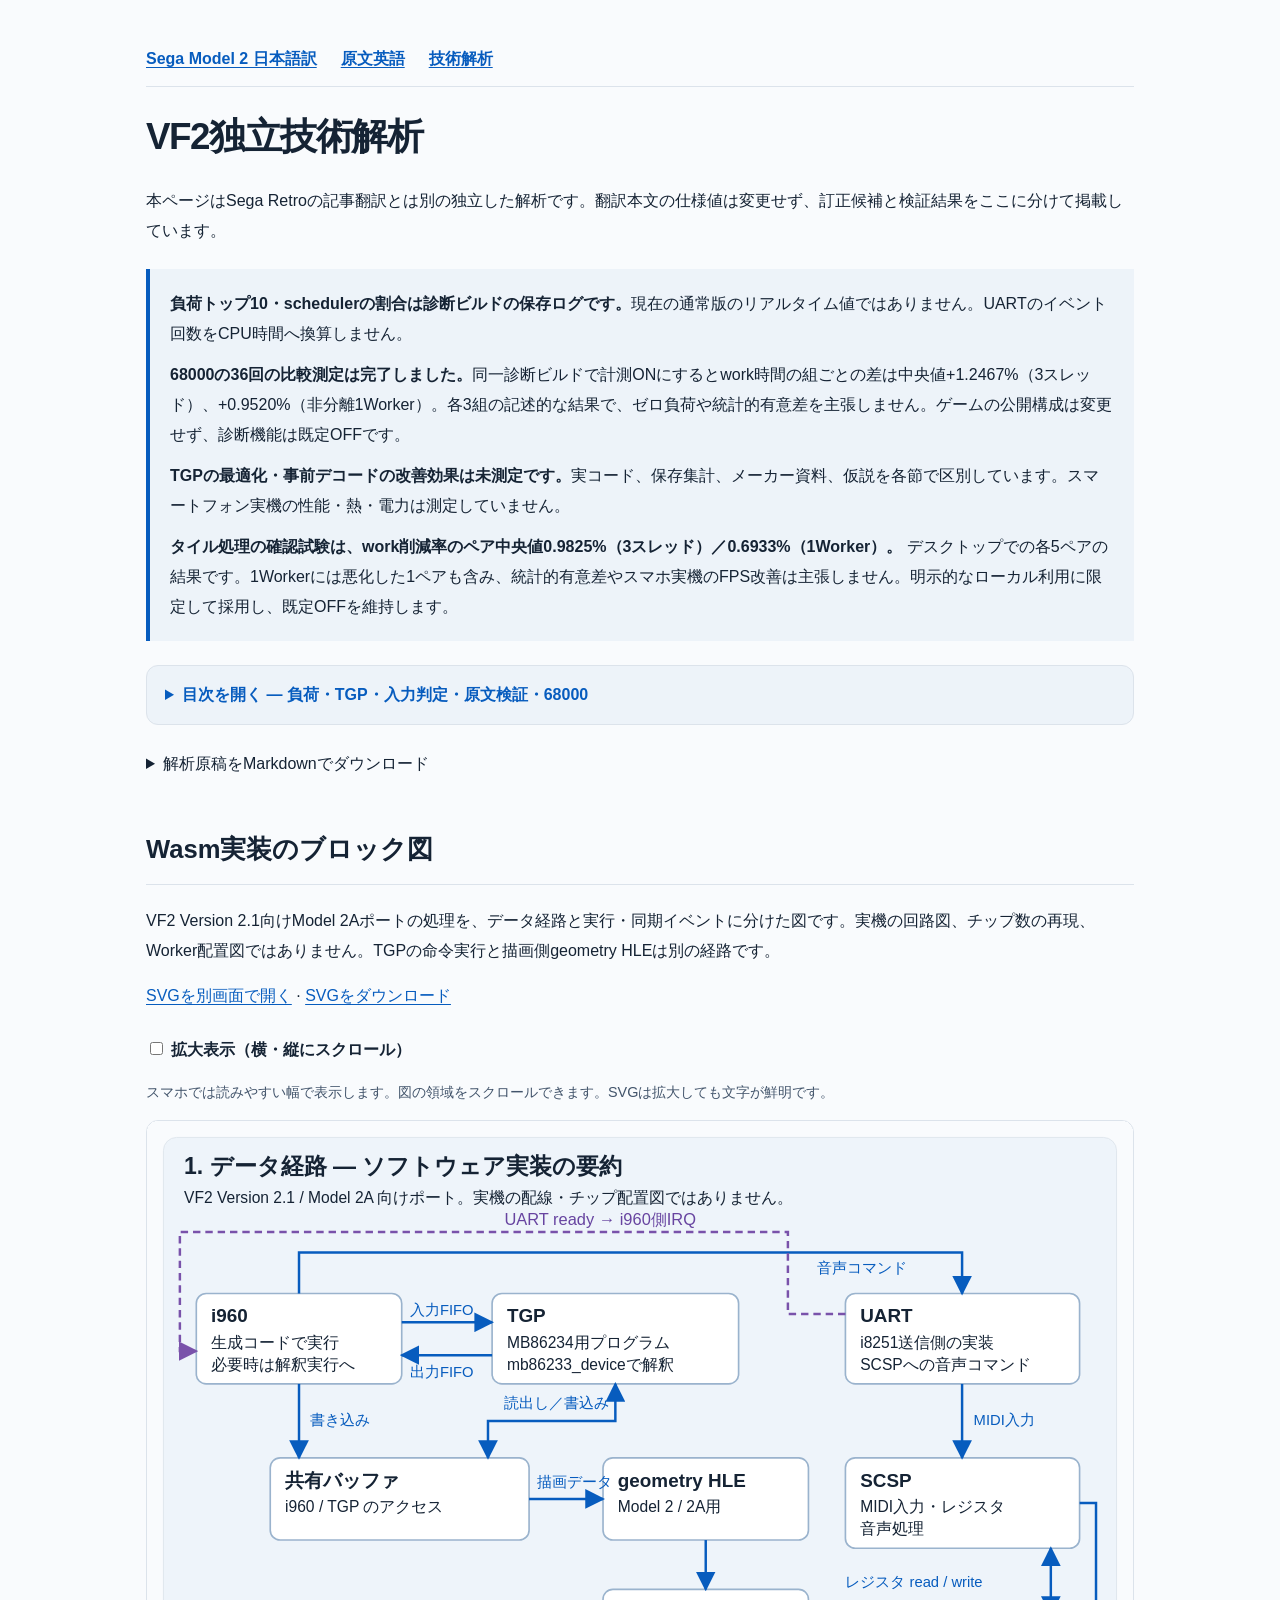
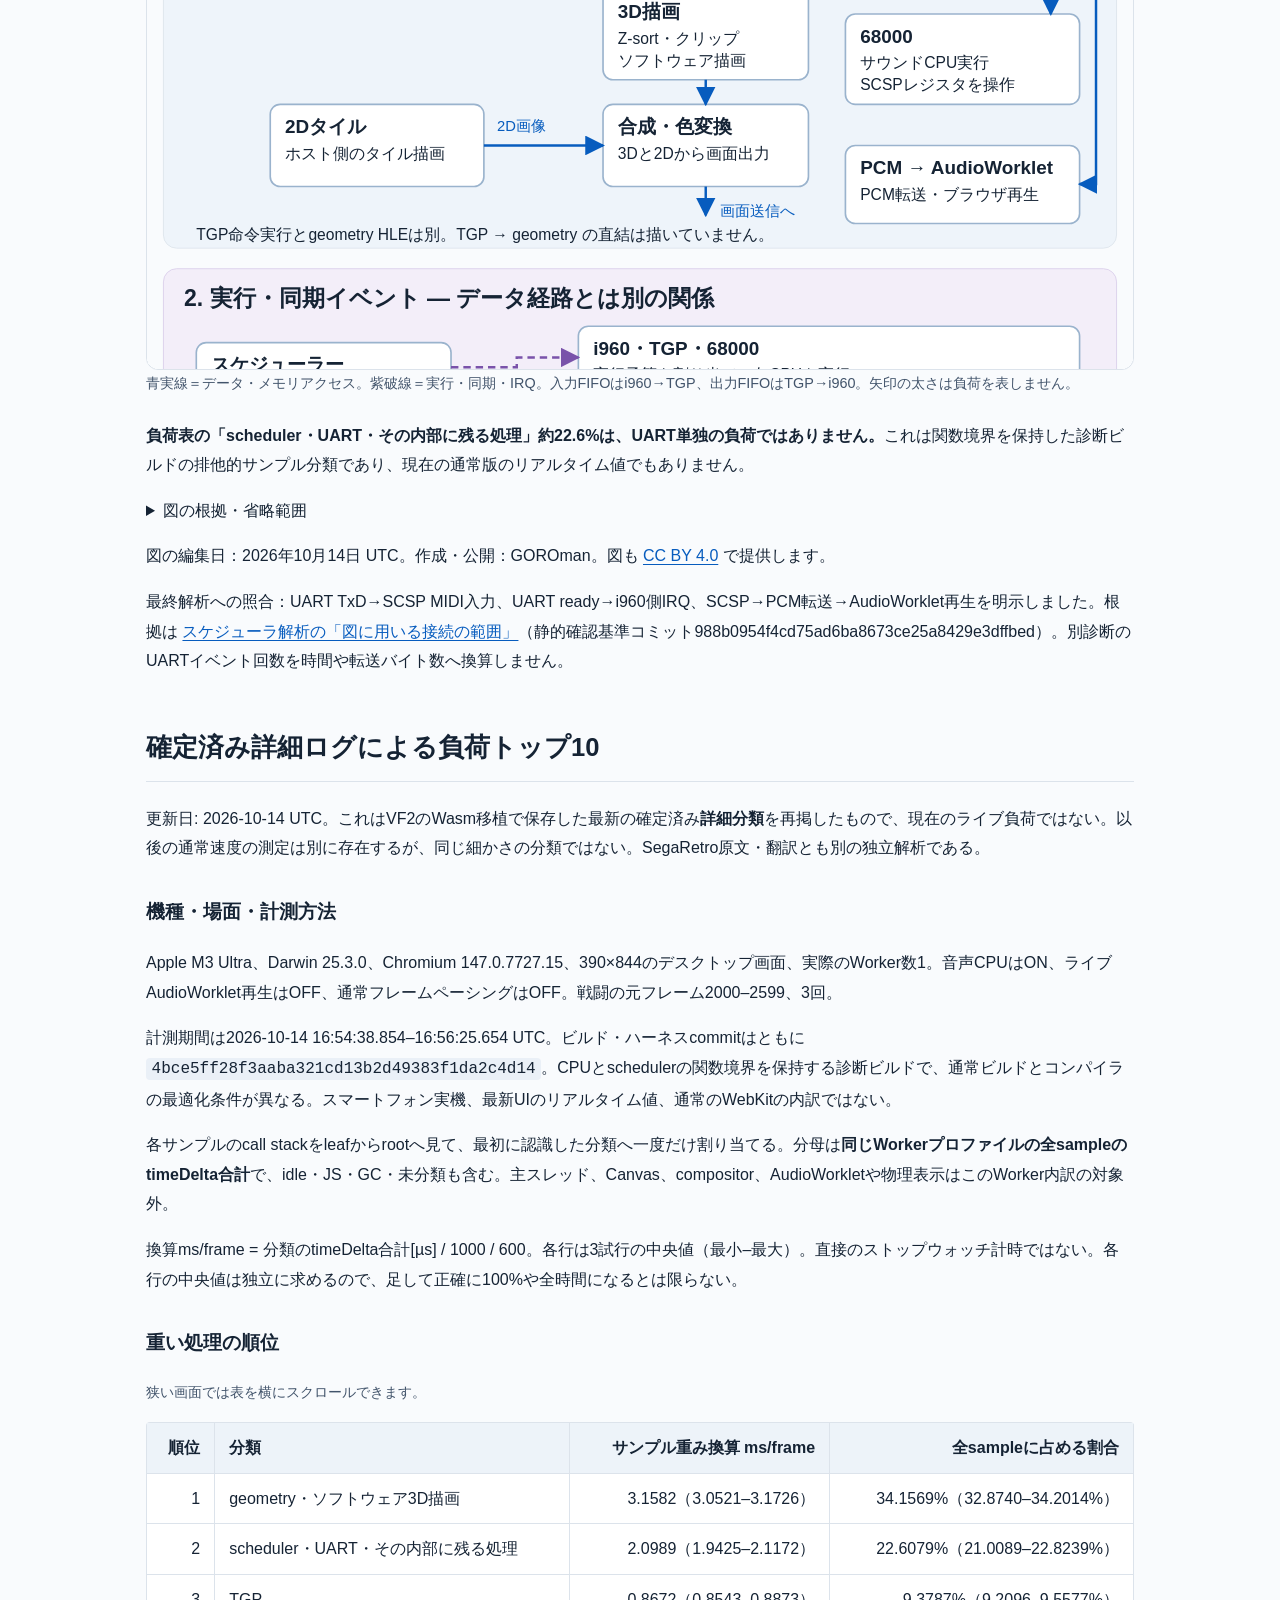
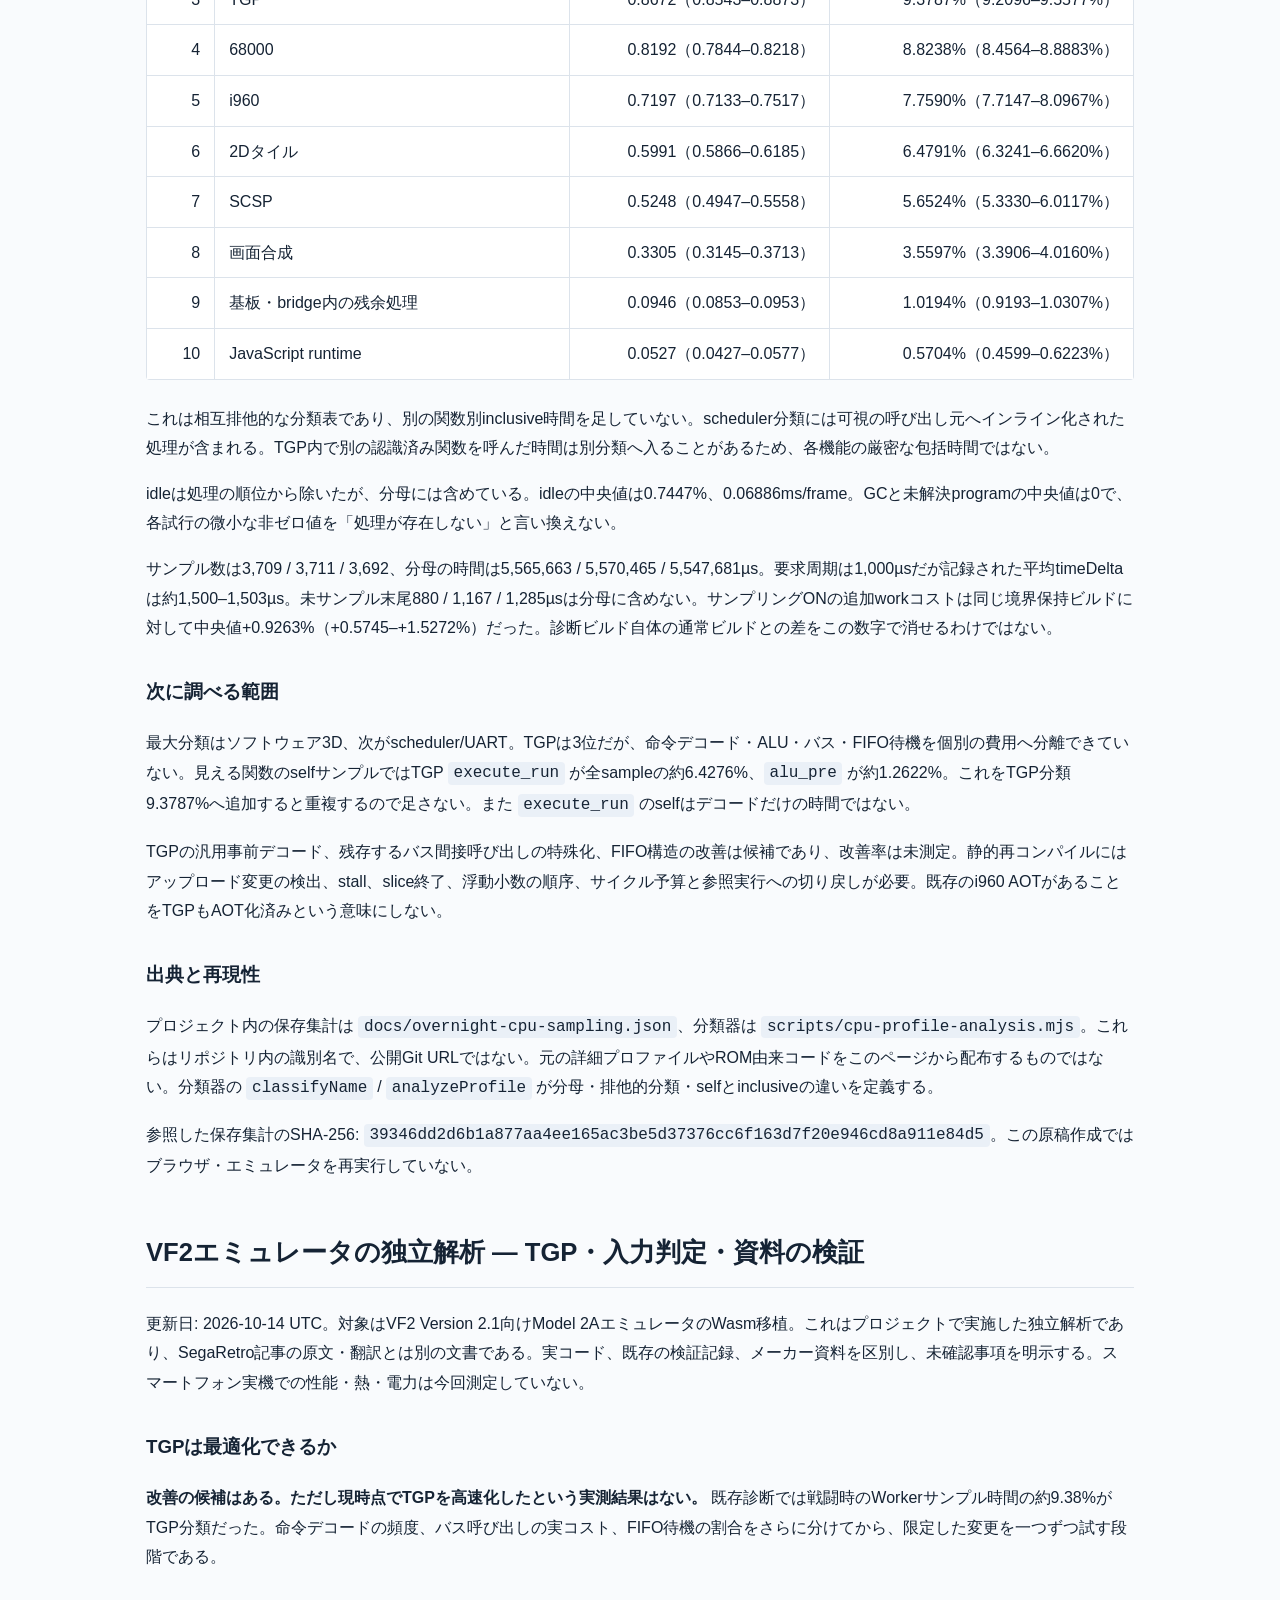
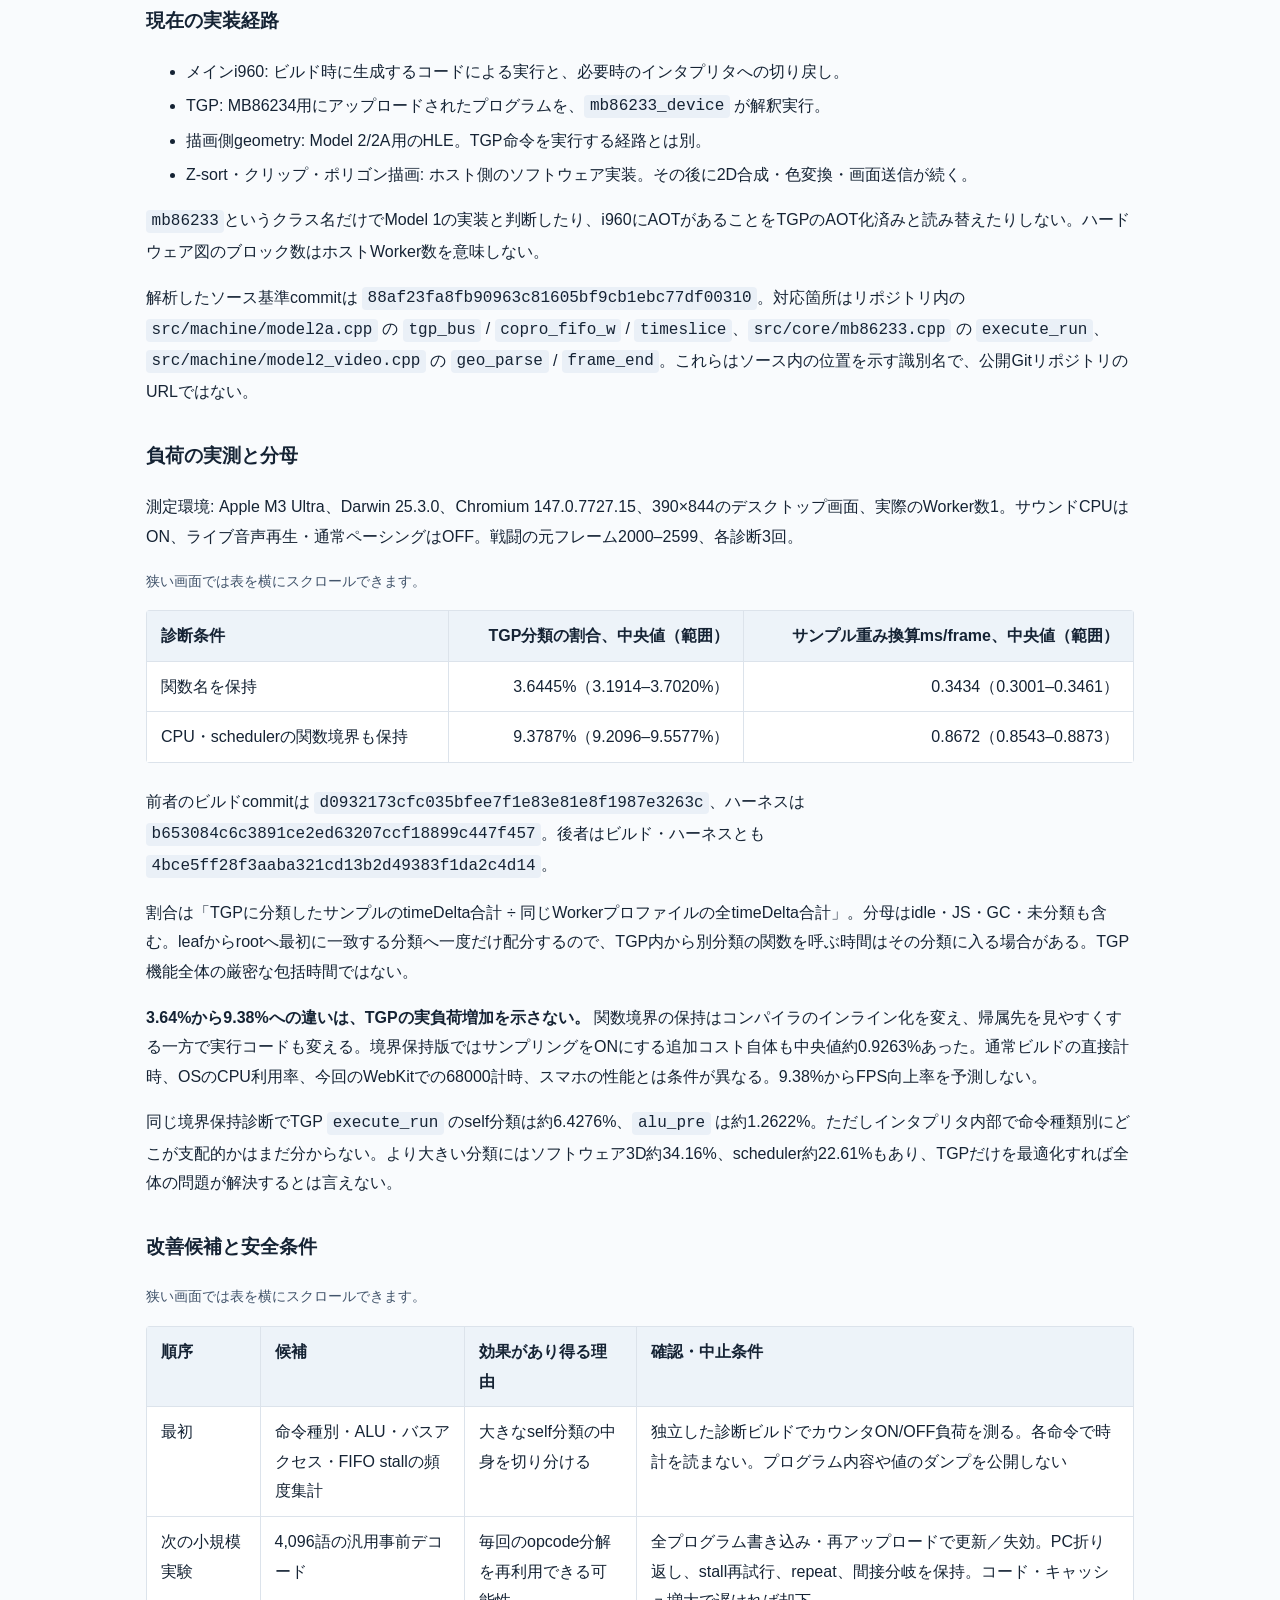
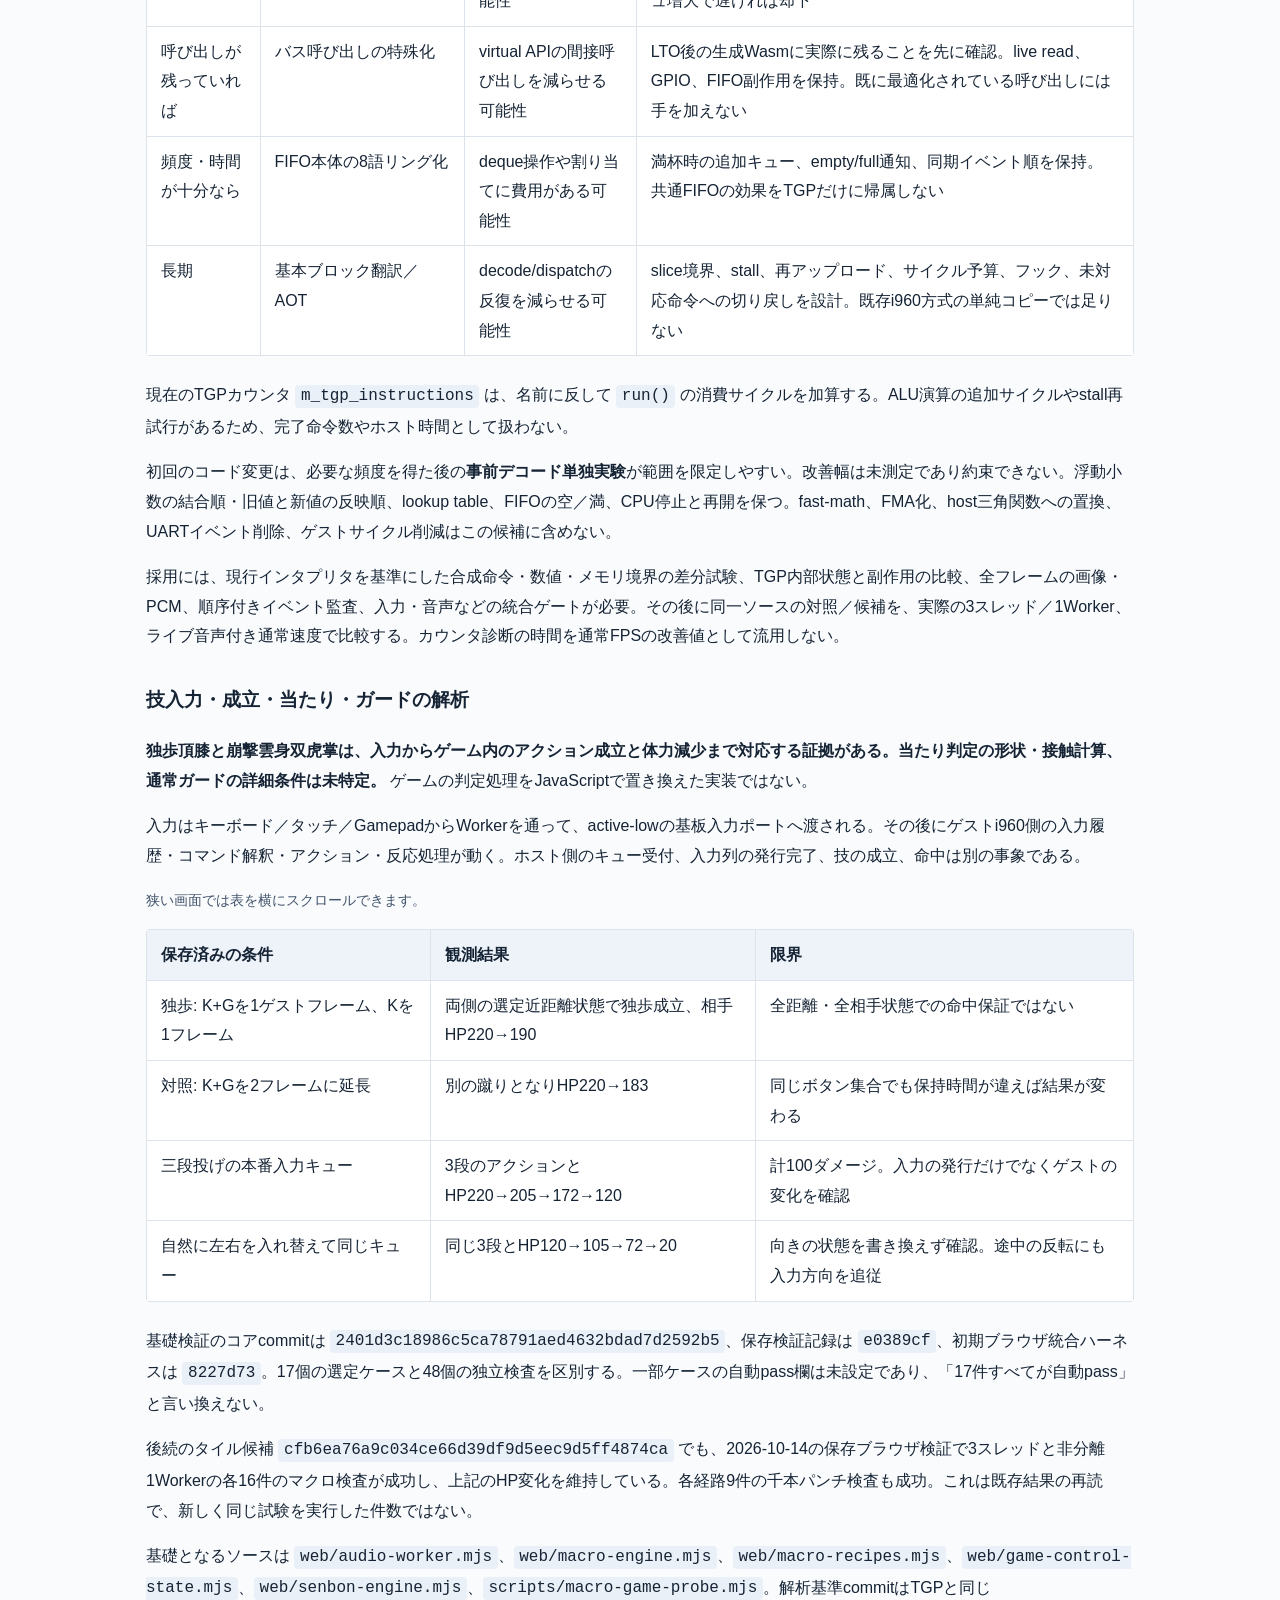
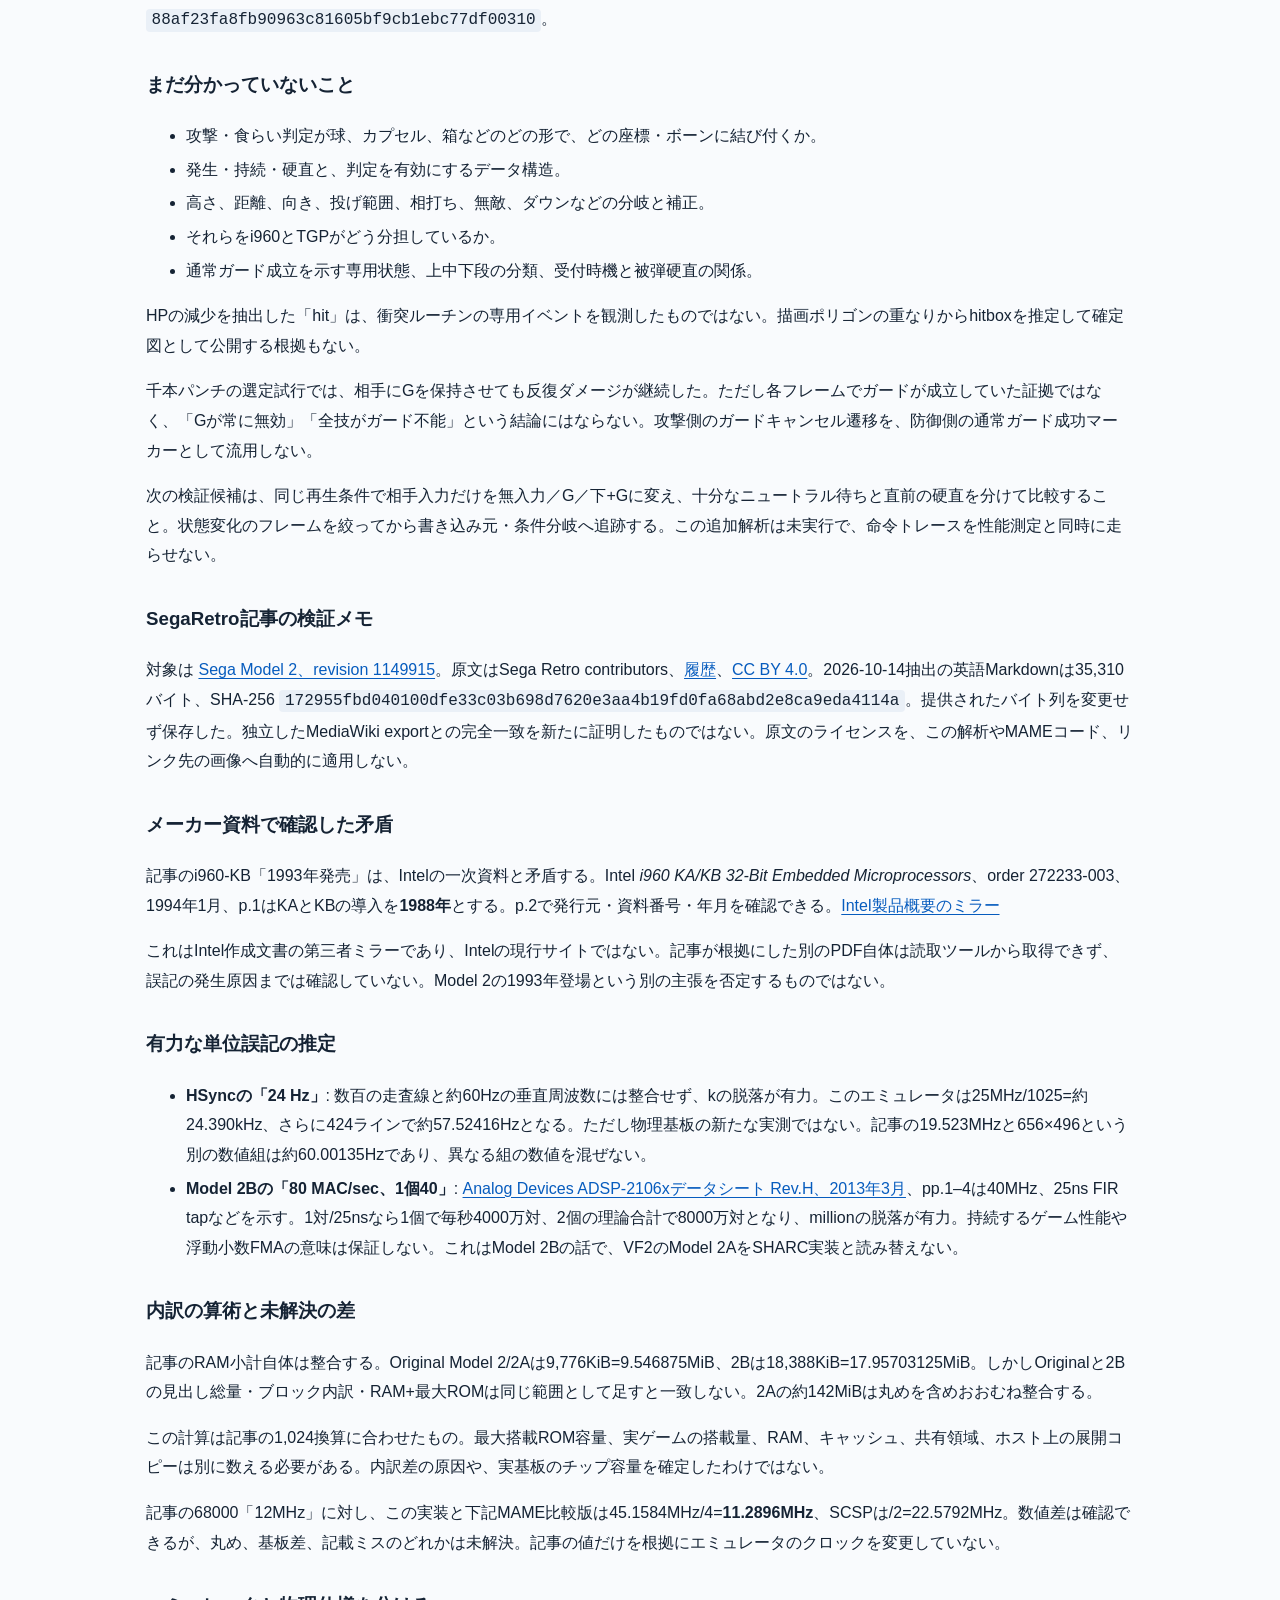
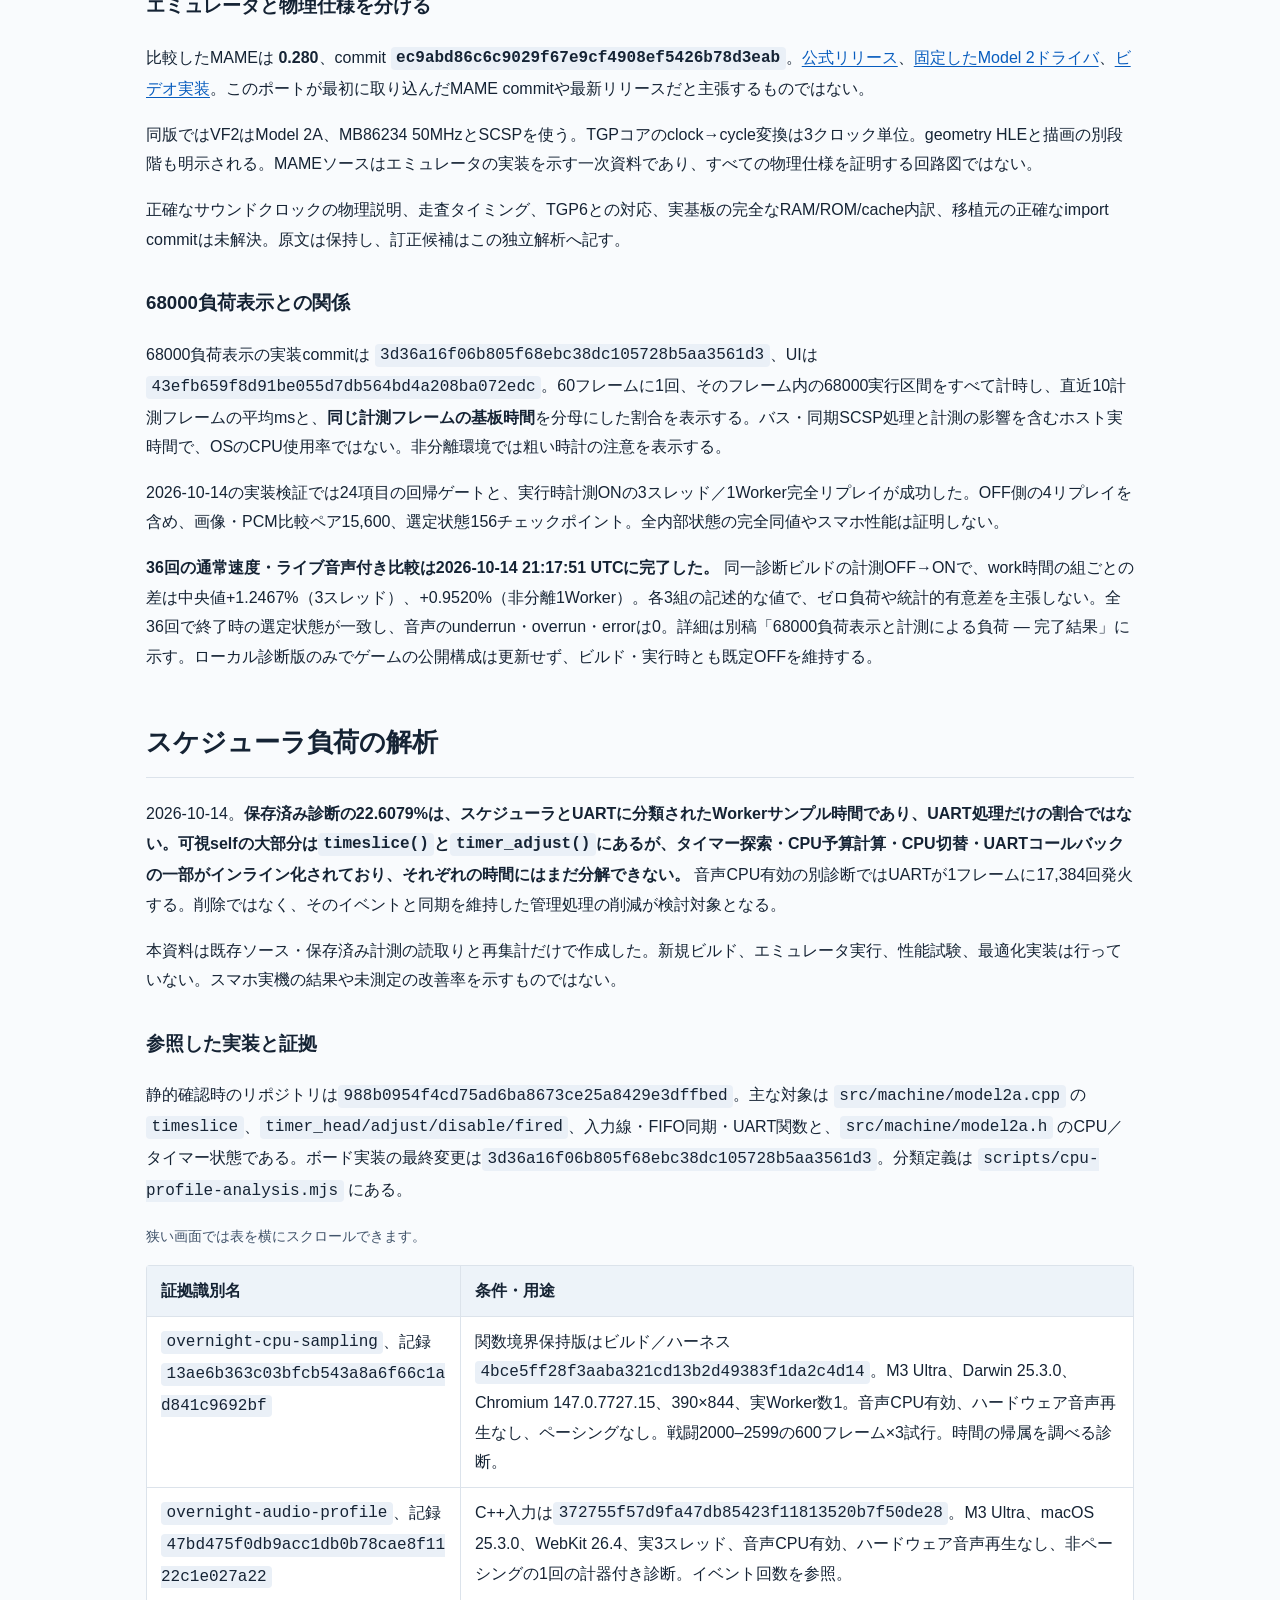
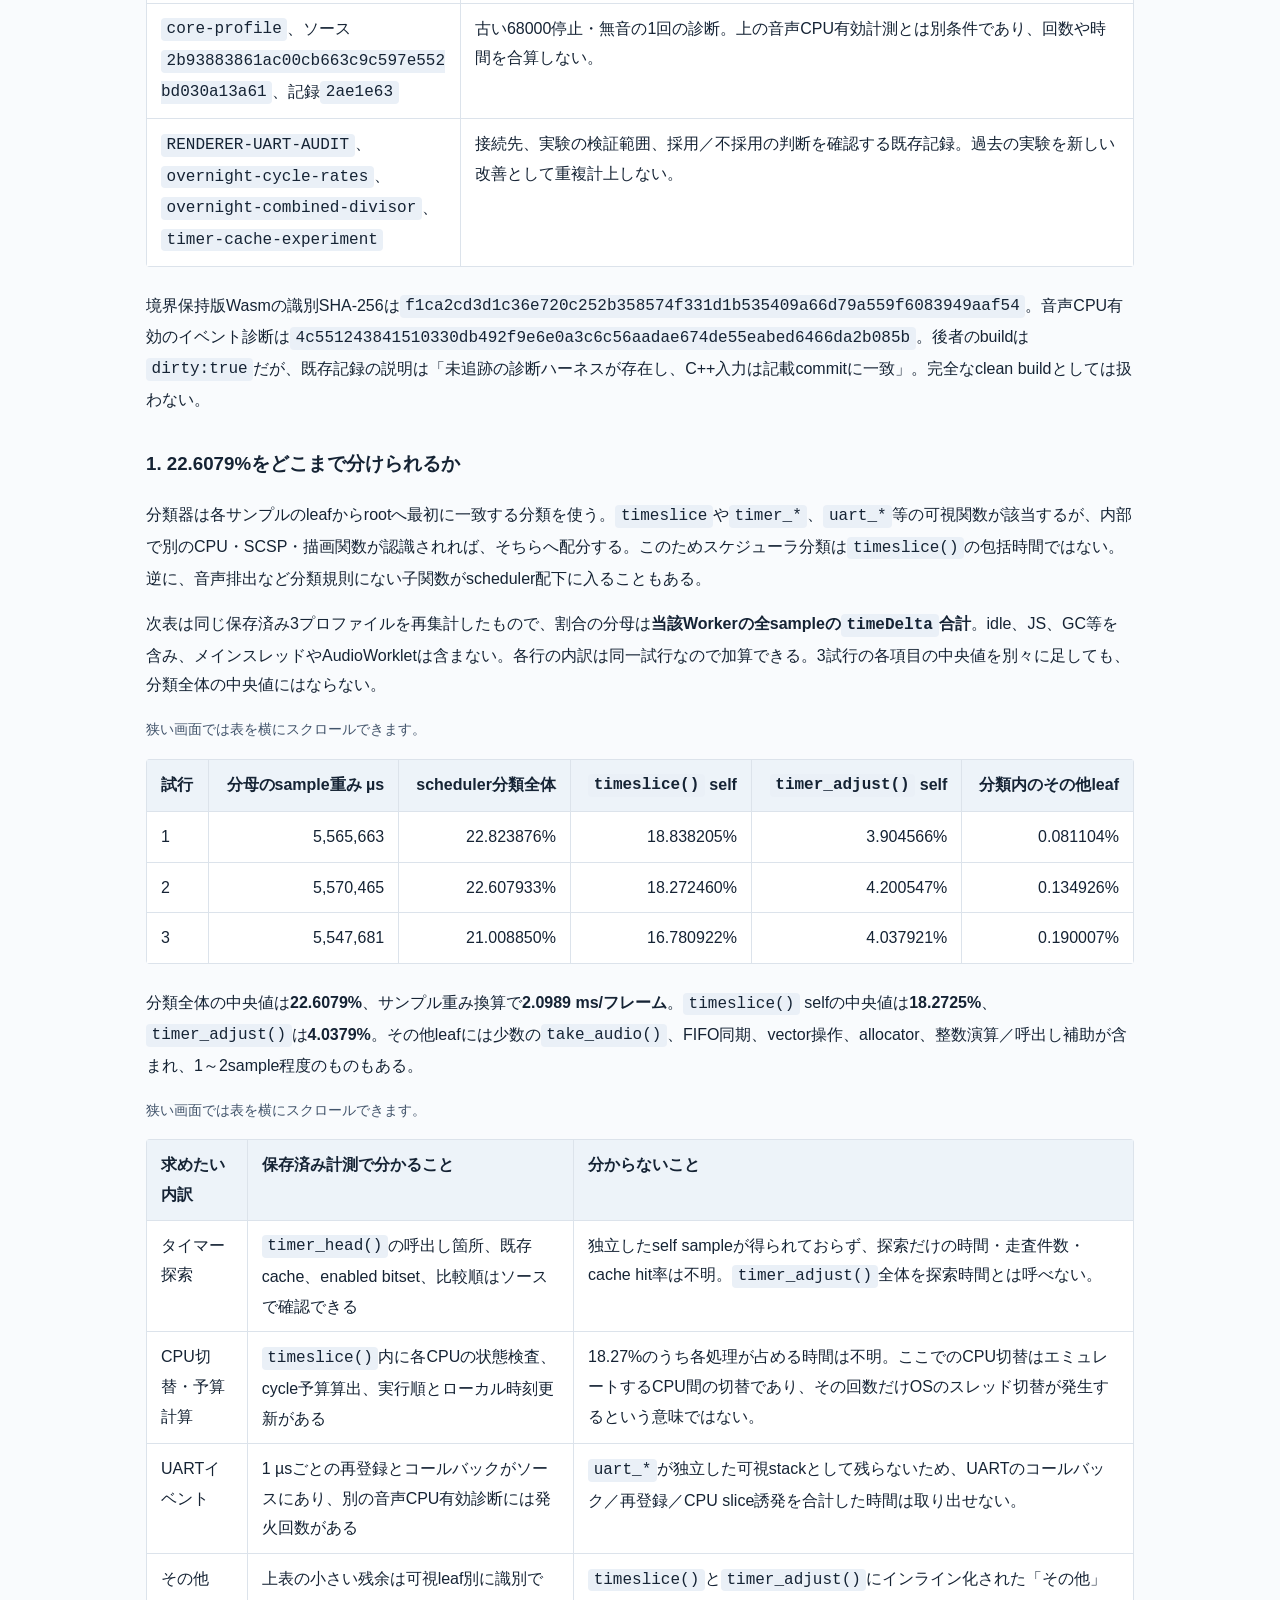
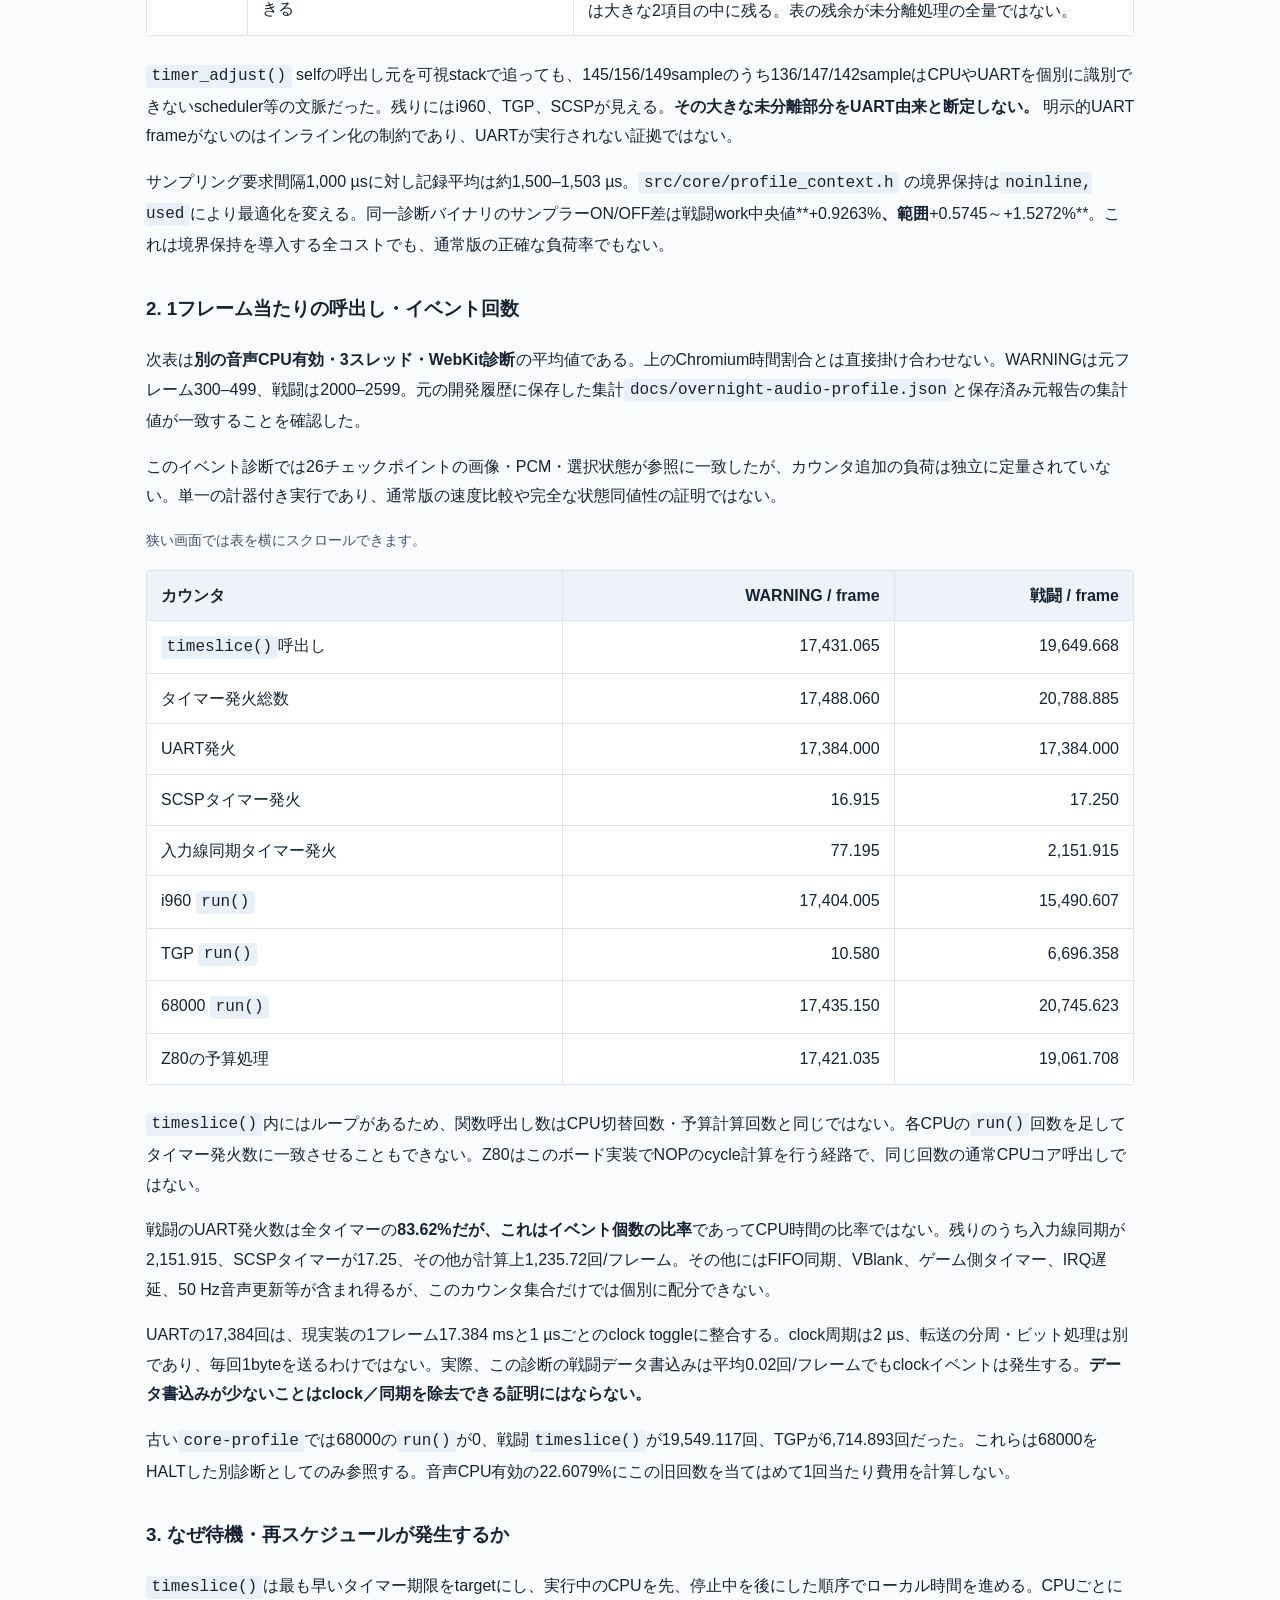
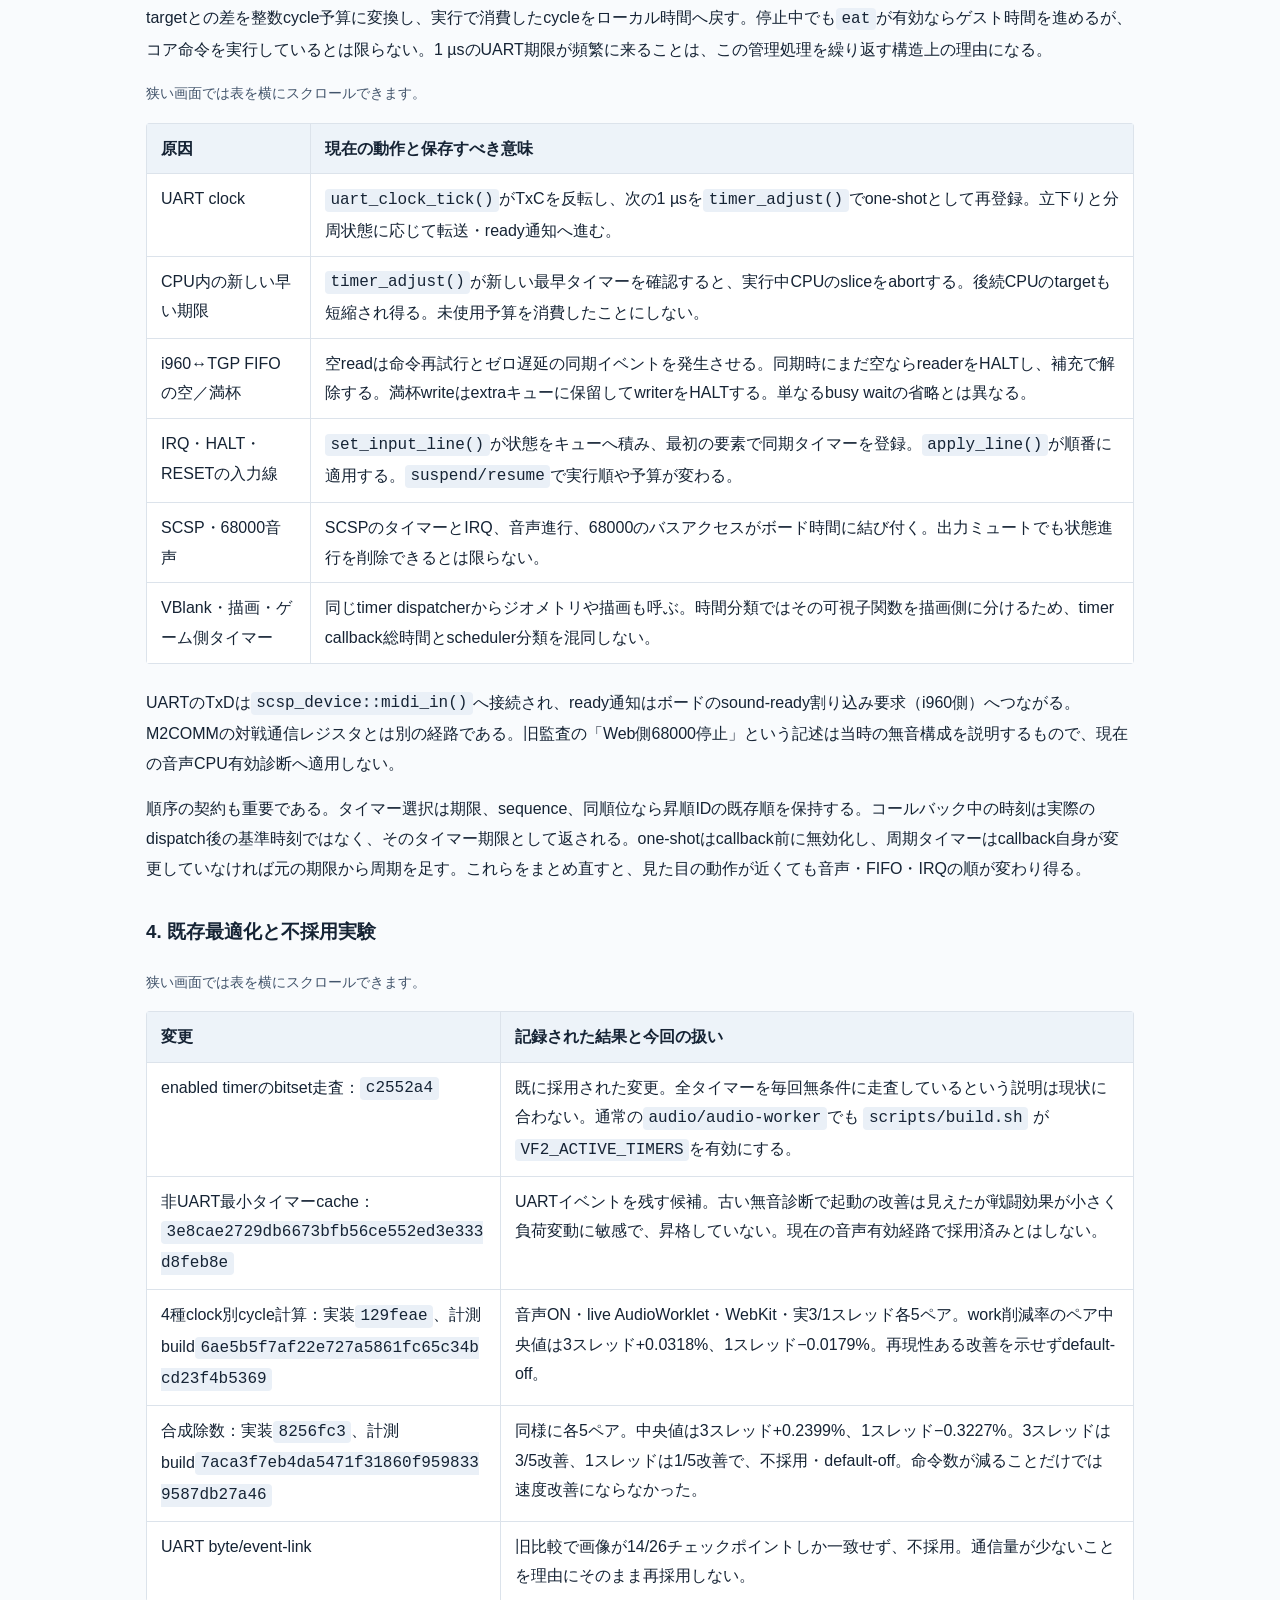
==== commit 6bccccfa: "Add tile-mask span measurements and limited adoption conditions" ====
--- a/analysis.html
+++ b/analysis.html
@@ -1,6 +1,6 @@
 <!DOCTYPE html>
 
-<html lang="ja"><head><meta charset="utf-8"/><meta content="width=device-width, initial-scale=1" name="viewport"/><title>VF2独立技術解析 | Sega Model 2 日本語版</title><meta content="Sega Retroの原文翻訳とは独立したVF2技術解析。診断負荷トップ10、TGPの改善候補、入力判定、原文の検証、68000の計測条件と未確定事項。" name="description"/><link href="style.css" rel="stylesheet"/></head><body class="analysis-page"><nav aria-label="ページの切り替え" class="top"><a href="index.html">Sega Model 2 日本語訳</a><a href="en.html">原文英語</a><a aria-current="page" href="analysis.html">技術解析</a></nav><main><h1>VF2独立技術解析</h1><p>本ページはSega Retroの記事翻訳とは別の独立した解析です。翻訳本文の仕様値は変更せず、訂正候補と検証結果をここに分けて掲載しています。</p><aside aria-label="解析の範囲と留保" class="analysis-notice"><p><strong>負荷トップ10・schedulerの割合は診断ビルドの保存ログです。</strong>現在の通常版のリアルタイム値ではありません。UARTのイベント回数をCPU時間へ換算しません。</p><p><strong>68000の36回の比較測定は完了しました。</strong>同一診断ビルドで計測ONにするとwork時間の組ごとの差は中央値+1.2467%（3スレッド）、+0.9520%（非分離1Worker）。各3組の記述的な結果で、ゼロ負荷や統計的有意差を主張しません。ゲームの公開構成は変更せず、診断機能は既定OFFです。</p><p><strong>TGPの最適化・事前デコードの改善効果は未測定です。</strong>実コード、保存集計、メーカー資料、仮説を各節で区別しています。スマートフォン実機の性能・熱・電力は測定していません。</p></aside><details class="toc-disclosure"><summary>目次を開く — 負荷・TGP・入力判定・原文検証・68000</summary><nav aria-label="解析の目次" id="TOC"><ul><li><a href="#block-diagram-heading">Wasm実装のブロック図</a></li><li><a href="#load-section-0">確定済み詳細ログによる負荷トップ10</a></li><li><a href="#load-section-1">機種・場面・計測方法</a></li><li><a href="#load-section-2">重い処理の順位</a></li><li><a href="#load-section-3">次に調べる範囲</a></li><li><a href="#load-section-4">出典と再現性</a></li><li><a href="#load-section-5">VF2エミュレータの独立解析 — TGP・入力判定・資料の検証</a></li><li><a href="#load-section-6">TGPは最適化できるか</a></li><li><a href="#load-section-7">現在の実装経路</a></li><li><a href="#load-section-8">負荷の実測と分母</a></li><li><a href="#load-section-9">改善候補と安全条件</a></li><li><a href="#load-section-10">技入力・成立・当たり・ガードの解析</a></li><li><a href="#load-section-11">まだ分かっていないこと</a></li><li><a href="#load-section-12">SegaRetro記事の検証メモ</a></li><li><a href="#load-section-13">メーカー資料で確認した矛盾</a></li><li><a href="#load-section-14">有力な単位誤記の推定</a></li><li><a href="#load-section-15">内訳の算術と未解決の差</a></li><li><a href="#load-section-16">エミュレータと物理仕様を分ける</a></li><li><a href="#load-section-17">68000負荷表示との関係</a></li><li><a href="#scheduler-section-0">スケジューラ負荷の解析</a></li><li><a href="#scheduler-section-1">参照した実装と証拠</a></li><li><a href="#scheduler-section-2">1. 22.6079%をどこまで分けられるか</a></li><li><a href="#scheduler-section-3">2. 1フレーム当たりの呼出し・イベント回数</a></li><li><a href="#scheduler-section-4">3. なぜ待機・再スケジュールが発生するか</a></li><li><a href="#scheduler-section-5">4. 既存最適化と不採用実験</a></li><li><a href="#scheduler-section-6">5. 次に安全に調べる候補</a></li><li><a href="#scheduler-section-7">図に用いる接続の範囲</a></li><li><a href="#sound-profile-section-0">68000負荷表示と計測による負荷 — 完了結果</a></li><li><a href="#sound-profile-section-1">何を表示するか</a></li><li><a href="#sound-profile-section-2">ソースと検証</a></li><li><a href="#sound-profile-section-3">測定条件</a></li><li><a href="#sound-profile-section-4">負荷差</a></li><li><a href="#sound-profile-section-5">FPS・間隔・実行速度</a></li><li><a href="#sound-profile-section-6">画面に出る診断値</a></li><li><a href="#sound-profile-section-7">判断と未確認事項</a></li><li><a href="#tgp-section-0">TGPの重い処理と再コンパイル候補</a></li><li><a href="#tgp-section-1">根拠と確認範囲</a></li><li><a href="#tgp-section-2">1. 実測で言える関数別の負荷</a></li><li><a href="#tgp-section-3">2. 命令処理の分類と、費用が発生しそうな箇所</a></li><li><a href="#tgp-section-4">3. 事前デコード・静的再コンパイル・実行時翻訳</a></li><li><a href="#tgp-section-5">4. 最初に追加する診断集計の設計案</a></li><li><a href="#tgp-section-6">採用までに必要な検証と未解決点</a></li></ul></nav></details><details class="analysis-downloads"><summary>解析原稿をMarkdownでダウンロード</summary><ul><li><a download="" href="vf2-load-top10-ja.md">vf2-load-top10-ja.md</a></li><li><a download="" href="vf2-independent-analysis-ja.md">vf2-independent-analysis-ja.md</a></li><li><a download="" href="vf2-scheduler-analysis-ja.md">vf2-scheduler-analysis-ja.md</a></li><li><a download="" href="vf2-68000-profile-ja.md">vf2-68000-profile-ja.md</a></li><li><a download="" href="vf2-tgp-optimization-ja.md">vf2-tgp-optimization-ja.md</a></li></ul></details><section aria-labelledby="block-diagram-heading" id="implementation-block-diagram"><h2 id="block-diagram-heading">Wasm実装のブロック図</h2><p>VF2 Version 2.1向けModel 2Aポートの処理を、データ経路と実行・同期イベントに分けた図です。実機の回路図、チップ数の再現、Worker配置図ではありません。TGPの命令実行と描画側geometry HLEは別の経路です。</p><p><a href="vf2-wasm-block-diagram.svg" rel="noopener" target="_blank">SVGを別画面で開く</a> · <a download="" href="vf2-wasm-block-diagram.svg">SVGをダウンロード</a></p><figure class="block-diagram"><input class="diagram-zoom" id="diagram-zoom" type="checkbox"/><label for="diagram-zoom">拡大表示（横・縦にスクロール）</label><p class="diagram-help" id="diagram-help">スマホでは読みやすい幅で表示します。図の領域をスクロールできます。SVGは拡大しても文字が鮮明です。</p><div aria-describedby="diagram-help" aria-label="VF2 Wasm実装のブロック図" class="diagram-viewport" role="region" tabindex="0"><svg aria-labelledby="diagram-title diagram-desc" class="diagram-svg" height="1280" role="img" viewbox="0 0 1200 1280" width="1200" xmlns="http://www.w3.org/2000/svg"><title id="diagram-title">VF2 Model 2A Wasm実装：データ経路と実行・同期イベント</title><desc id="diagram-desc">Wasmソフトウェアの処理図。i960からTGPへ入力FIFO、TGPからi960へ出力FIFO。UART TxDからSCSP MIDI入力へ、UART readyからi960側IRQへ。SCSPからPCM転送・AudioWorklet再生へ。青実線はデータ・メモリアクセス、紫破線は制御・同期イベント。実機配線図やWorker配置図ではありません。</desc><style>text{font-family:-apple-system,BlinkMacSystemFont,"Segoe UI","Noto Sans JP",sans-serif;fill:#152334}.head{font-size:28px;font-weight:700}.label{font-size:23px;font-weight:700}.small{font-size:19px}.edge{font-size:18px;fill:#075cbe}.sync-label{font-size:20px;fill:#6744a0}.box{fill:#fff;stroke:#9ab3cd;stroke-width:2}.data{fill:none;stroke:#075cbe;stroke-width:3}.sync{fill:none;stroke:#7952aa;stroke-width:3;stroke-dasharray:9 6}</style><defs><marker id="data-arrow" markerheight="8" markerwidth="8" orient="auto-start-reverse" refx="9" refy="5" viewbox="0 0 10 10"><path d="M 0 0 L 10 5 L 0 10 z" fill="#075cbe"></path></marker><marker id="sync-arrow" markerheight="8" markerwidth="8" orient="auto-start-reverse" refx="9" refy="5" viewbox="0 0 10 10"><path d="M 0 0 L 10 5 L 0 10 z" fill="#7952aa"></path></marker></defs><rect fill="#f9fbfd" height="1280" width="1200"></rect><rect fill="#eef4fa" height="865" rx="16" stroke="#dce3eb" width="1160" x="20" y="20"></rect><text class="head" x="45" y="65">1. データ経路 — ソフトウェア実装の要約</text><text class="small" x="45" y="100">VF2 Version 2.1 / Model 2A 向けポート。実機の配線・チップ配置図ではありません。</text><g data-node="i960"><rect class="box" height="110" rx="12" width="250" x="60" y="210"></rect><text class="label" x="78" y="245">i960</text><text class="small" x="78" y="276">生成コードで実行</text><text class="small" x="78" y="303">必要時は解釈実行へ</text></g><g data-node="TGP"><rect class="box" height="110" rx="12" width="300" x="420" y="210"></rect><text class="label" x="438" y="245">TGP</text><text class="small" x="438" y="276">MB86234用プログラム</text><text class="small" x="438" y="303">mb86233_deviceで解釈</text></g><g data-node="UART"><rect class="box" height="110" rx="12" width="285" x="850" y="210"></rect><text class="label" x="868" y="245">UART</text><text class="small" x="868" y="276">i8251送信側の実装</text><text class="small" x="868" y="303">SCSPへの音声コマンド</text></g><g data-node="共有バッファ"><rect class="box" height="100" rx="12" width="315" x="150" y="410"></rect><text class="label" x="168" y="445">共有バッファ</text><text class="small" x="168" y="476">i960 / TGP のアクセス</text></g><g data-node="geometry HLE"><rect class="box" height="100" rx="12" width="250" x="555" y="410"></rect><text class="label" x="573" y="445">geometry HLE</text><text class="small" x="573" y="476">Model 2 / 2A用</text></g><g data-node="3D描画"><rect class="box" height="110" rx="12" width="250" x="555" y="570"></rect><text class="label" x="573" y="605">3D描画</text><text class="small" x="573" y="636">Z-sort・クリップ</text><text class="small" x="573" y="663">ソフトウェア描画</text></g><g data-node="2Dタイル"><rect class="box" height="100" rx="12" width="260" x="150" y="710"></rect><text class="label" x="168" y="745">2Dタイル</text><text class="small" x="168" y="776">ホスト側のタイル描画</text></g><g data-node="合成・色変換"><rect class="box" height="100" rx="12" width="250" x="555" y="710"></rect><text class="label" x="573" y="745">合成・色変換</text><text class="small" x="573" y="776">3Dと2Dから画面出力</text></g><g data-node="SCSP"><rect class="box" height="110" rx="12" width="285" x="850" y="410"></rect><text class="label" x="868" y="445">SCSP</text><text class="small" x="868" y="476">MIDI入力・レジスタ</text><text class="small" x="868" y="503">音声処理</text></g><g data-node="68000"><rect class="box" height="110" rx="12" width="285" x="850" y="600"></rect><text class="label" x="868" y="635">68000</text><text class="small" x="868" y="666">サウンドCPU実行</text><text class="small" x="868" y="693">SCSPレジスタを操作</text></g><path class="data" d="M 185 210 L 185 160 L 992 160 L 992 210" marker-end="url(#data-arrow)"></path><text class="edge" x="815" y="185">音声コマンド</text><path class="data" d="M 185 320 L 185 410" marker-end="url(#data-arrow)"></path><text class="edge" x="198" y="370">書き込み</text><path class="data" d="M 570 320 L 570 365 L 415 365 L 415 410" marker-end="url(#data-arrow)" marker-start="url(#data-arrow)"></path><text class="edge" x="435" y="349">読出し／書込み</text><path class="data" d="M 465 460 L 555 460" marker-end="url(#data-arrow)"></path><text class="edge" x="475" y="445">描画データ</text><path class="data" d="M 680 510 L 680 570" marker-end="url(#data-arrow)"></path><path class="data" d="M 680 680 L 680 710" marker-end="url(#data-arrow)"></path><path class="data" d="M 410 760 L 555 760" marker-end="url(#data-arrow)"></path><text class="edge" x="426" y="742">2D画像</text><path class="data" d="M 680 810 L 680 845" marker-end="url(#data-arrow)"></path><text class="edge" x="697" y="846">画面送信へ</text><path class="data" d="M 992 320 L 992 410" marker-end="url(#data-arrow)"></path><text class="edge" x="1006" y="370">MIDI入力</text><path class="data" d="M 1100 520 L 1100 600" marker-end="url(#data-arrow)" marker-start="url(#data-arrow)"></path><text class="edge" x="850" y="567">レジスタ read / write</text><text class="small" x="60" y="875">TGP命令実行とgeometry HLEは別。TGP → geometry の直結は描いていません。</text><rect fill="#f3eef9" height="255" rx="16" stroke="#d8cce9" width="1160" x="20" y="910"></rect><text class="head" x="45" y="955">2. 実行・同期イベント — データ経路とは別の関係</text><g data-node="スケジューラー"><rect class="box" height="115" rx="12" width="310" x="60" y="1000"></rect><text class="label" x="78" y="1035">スケジューラー</text><text class="small" x="78" y="1066">CPU予算・sliceを調停</text><text class="small" x="78" y="1093">時刻とタイマーを管理</text></g><g data-node="i960・TGP・68000"><rect class="box" height="75" rx="12" width="610" x="525" y="980"></rect><text class="label" x="543" y="1015">i960・TGP・68000</text><text class="small" x="543" y="1046">実行予算を割り当て、各CPUを実行</text></g><g data-node="UART・SCSP・描画のタイマー"><rect class="box" height="75" rx="12" width="610" x="525" y="1075"></rect><text class="label" x="543" y="1110">UART・SCSP・描画のタイマー</text><text class="small" x="543" y="1141">タイマー発火／FIFO empty・full の同期</text></g><path class="sync" d="M 370 1030 L 450 1030 L 450 1018 L 525 1018" marker-end="url(#sync-arrow)"></path><path class="sync" d="M 370 1080 L 450 1080 L 450 1112 L 525 1112" marker-end="url(#sync-arrow)"></path><path class="data" d="M 45 1210 L 125 1210" marker-end="url(#data-arrow)"></path><text class="small" x="145" y="1217">青実線：データ／メモリアクセス</text><path class="sync" d="M 655 1210 L 735 1210" marker-end="url(#sync-arrow)"></path><text class="small" x="755" y="1217">紫破線：実行／同期・IRQ</text><text class="small" x="45" y="1255">双方向矢印はアクセス方向を要約。ブロック数・矢印幅はWorker数や負荷率を表しません。</text><path class="data" d="M 310 245 L 420 245" marker-end="url(#data-arrow)"></path><text class="edge" x="320" y="236">入力FIFO</text><path class="data" d="M 420 285 L 310 285" marker-end="url(#data-arrow)"></path><text class="edge" x="320" y="311">出力FIFO</text><path class="sync" d="M 850 235 L 780 235 L 780 135 L 40 135 L 40 280 L 60 280" marker-end="url(#sync-arrow)"></path><text class="sync-label" x="435" y="126">UART ready → i960側IRQ</text><g data-node="PCM→AudioWorklet"><rect class="box" height="95" rx="12" width="285" x="850" y="760"></rect><text class="label" x="868" y="795">PCM → AudioWorklet</text><text class="small" x="868" y="826">PCM転送・ブラウザ再生</text></g><path class="data" d="M 1135 465 L 1155 465 L 1155 807 L 1135 807" marker-end="url(#data-arrow)"></path></svg></div><figcaption>青実線＝データ・メモリアクセス。紫破線＝実行・同期・IRQ。入力FIFOはi960→TGP、出力FIFOはTGP→i960。矢印の太さは負荷を表しません。</figcaption></figure><p><strong>負荷表の「scheduler・UART・その内部に残る処理」約22.6%は、UART単独の負荷ではありません。</strong>これは関数境界を保持した診断ビルドの排他的サンプル分類であり、現在の通常版のリアルタイム値でもありません。</p><details><summary>図の根拠・省略範囲</summary><p>解析原稿のソース基準コミット <code>88af23fa8fb90963c81605bf9cb1ebc77df00310</code> の実装を読み取り確認しました。位置はソース内の識別情報で、公開リポジトリのURLではありません。</p><ul><li>i960↔TGPのFIFO、共有バッファ、CPU実行予算、描画タイマー：<code>model2a.cpp</code> の <code>tgp_bus</code>、<code>copro_fifo_w</code>、<code>timeslice</code>、タイマー処理。</li><li>geometry HLEと3D描画・合成：<code>model2_video.cpp</code> の <code>geo_parse</code>、<code>frame_end</code>、<code>composite</code> と <code>model2a.cpp</code> の <code>draw_2d</code>。</li><li>音声コマンド系：i960側のUART書き込みから <code>uart_txd</code>／<code>link_event</code> を通じてSCSPのMIDI入力へ。68000バスはSCSPレジスタをread／writeします。音声データを68000経由で出力する矢印にはしていません。</li></ul><p>バス・FIFOの詳細、割り込みの全経路、遅延・停止／再開の細部、CPUとTGPのゲーム判定分担、ホストの描画スレッド配置は省略しています。図は実機の全接続を証明するものではありません。基準コミット以後の実装変更や未検証の接続を推測で追加していません。既存の原稿・資料は以下の各節をご覧ください。</p></details><p>図の編集日：2026年10月14日 UTC。作成・公開：GOROman。図も <a href="https://creativecommons.org/licenses/by/4.0/" rel="license">CC BY 4.0</a> で提供します。</p><p>最終解析への照合：UART TxD→SCSP MIDI入力、UART ready→i960側IRQ、SCSP→PCM転送→AudioWorklet再生を明示しました。根拠は <a href="#scheduler-section-7">スケジューラ解析の「図に用いる接続の範囲」</a>（静的確認基準コミット988b0954f4cd75ad6ba8673ce25a8429e3dffbed）。別診断のUARTイベント回数を時間や転送バイト数へ換算しません。</p></section><h2 id="load-section-0">確定済み詳細ログによる負荷トップ10</h2>
+<html lang="ja"><head><meta charset="utf-8"/><meta content="width=device-width, initial-scale=1" name="viewport"/><title>VF2独立技術解析 | Sega Model 2 日本語版</title><meta content="Sega Retroの原文翻訳とは独立したVF2技術解析。診断負荷トップ10、TGPの改善候補、入力判定、原文の検証、68000の計測条件と未確定事項。" name="description"/><link href="style.css" rel="stylesheet"/></head><body class="analysis-page"><nav aria-label="ページの切り替え" class="top"><a href="index.html">Sega Model 2 日本語訳</a><a href="en.html">原文英語</a><a aria-current="page" href="analysis.html">技術解析</a></nav><main><h1>VF2独立技術解析</h1><p>本ページはSega Retroの記事翻訳とは別の独立した解析です。翻訳本文の仕様値は変更せず、訂正候補と検証結果をここに分けて掲載しています。</p><aside aria-label="解析の範囲と留保" class="analysis-notice"><p><strong>負荷トップ10・schedulerの割合は診断ビルドの保存ログです。</strong>現在の通常版のリアルタイム値ではありません。UARTのイベント回数をCPU時間へ換算しません。</p><p><strong>68000の36回の比較測定は完了しました。</strong>同一診断ビルドで計測ONにするとwork時間の組ごとの差は中央値+1.2467%（3スレッド）、+0.9520%（非分離1Worker）。各3組の記述的な結果で、ゼロ負荷や統計的有意差を主張しません。ゲームの公開構成は変更せず、診断機能は既定OFFです。</p><p><strong>TGPの最適化・事前デコードの改善効果は未測定です。</strong>実コード、保存集計、メーカー資料、仮説を各節で区別しています。スマートフォン実機の性能・熱・電力は測定していません。</p><p><strong>タイル処理の確認試験は、work削減率のペア中央値0.9825%（3スレッド）／0.6933%（1Worker）。</strong> デスクトップでの各5ペアの結果です。1Workerには悪化した1ペアも含み、統計的有意差やスマホ実機のFPS改善は主張しません。明示的なローカル利用に限定して採用し、既定OFFを維持します。</p></aside><details class="toc-disclosure"><summary>目次を開く — 負荷・TGP・入力判定・原文検証・68000</summary><nav aria-label="解析の目次" id="TOC"><ul><li><a href="#block-diagram-heading">Wasm実装のブロック図</a></li><li><a href="#load-section-0">確定済み詳細ログによる負荷トップ10</a></li><li><a href="#load-section-1">機種・場面・計測方法</a></li><li><a href="#load-section-2">重い処理の順位</a></li><li><a href="#load-section-3">次に調べる範囲</a></li><li><a href="#load-section-4">出典と再現性</a></li><li><a href="#load-section-5">VF2エミュレータの独立解析 — TGP・入力判定・資料の検証</a></li><li><a href="#load-section-6">TGPは最適化できるか</a></li><li><a href="#load-section-7">現在の実装経路</a></li><li><a href="#load-section-8">負荷の実測と分母</a></li><li><a href="#load-section-9">改善候補と安全条件</a></li><li><a href="#load-section-10">技入力・成立・当たり・ガードの解析</a></li><li><a href="#load-section-11">まだ分かっていないこと</a></li><li><a href="#load-section-12">SegaRetro記事の検証メモ</a></li><li><a href="#load-section-13">メーカー資料で確認した矛盾</a></li><li><a href="#load-section-14">有力な単位誤記の推定</a></li><li><a href="#load-section-15">内訳の算術と未解決の差</a></li><li><a href="#load-section-16">エミュレータと物理仕様を分ける</a></li><li><a href="#load-section-17">68000負荷表示との関係</a></li><li><a href="#scheduler-section-0">スケジューラ負荷の解析</a></li><li><a href="#scheduler-section-1">参照した実装と証拠</a></li><li><a href="#scheduler-section-2">1. 22.6079%をどこまで分けられるか</a></li><li><a href="#scheduler-section-3">2. 1フレーム当たりの呼出し・イベント回数</a></li><li><a href="#scheduler-section-4">3. なぜ待機・再スケジュールが発生するか</a></li><li><a href="#scheduler-section-5">4. 既存最適化と不採用実験</a></li><li><a href="#scheduler-section-6">5. 次に安全に調べる候補</a></li><li><a href="#scheduler-section-7">図に用いる接続の範囲</a></li><li><a href="#sound-profile-section-0">68000負荷表示と計測による負荷 — 完了結果</a></li><li><a href="#sound-profile-section-1">何を表示するか</a></li><li><a href="#sound-profile-section-2">ソースと検証</a></li><li><a href="#sound-profile-section-3">測定条件</a></li><li><a href="#sound-profile-section-4">負荷差</a></li><li><a href="#sound-profile-section-5">FPS・間隔・実行速度</a></li><li><a href="#sound-profile-section-6">画面に出る診断値</a></li><li><a href="#sound-profile-section-7">判断と未確認事項</a></li><li><a href="#tgp-section-0">TGPの重い処理と再コンパイル候補</a></li><li><a href="#tgp-section-1">根拠と確認範囲</a></li><li><a href="#tgp-section-2">1. 実測で言える関数別の負荷</a></li><li><a href="#tgp-section-3">2. 命令処理の分類と、費用が発生しそうな箇所</a></li><li><a href="#tgp-section-4">3. 事前デコード・静的再コンパイル・実行時翻訳</a></li><li><a href="#tgp-section-5">4. 最初に追加する診断集計の設計案</a></li><li><a href="#tgp-section-6">採用までに必要な検証と未解決点</a></li><li><a href="#tile-section-0">タイルwindow maskの8ピクセル処理：実測結果と採用範囲</a></li><li><a href="#tile-section-1">変更と比較対象</a></li><li><a href="#tile-section-2">測定条件</a></li><li><a href="#tile-section-3">ペア比較の結果</a></li><li><a href="#tile-section-4">FPS・間隔・work・実行速度</a></li><li><a href="#tile-section-5">回帰検証</a></li><li><a href="#tile-section-6">不利な結果と未確認事項</a></li><li><a href="#tile-section-7">出典の識別</a></li></ul></nav></details><details class="analysis-downloads"><summary>解析原稿をMarkdownでダウンロード</summary><ul><li><a download="" href="vf2-load-top10-ja.md">vf2-load-top10-ja.md</a></li><li><a download="" href="vf2-independent-analysis-ja.md">vf2-independent-analysis-ja.md</a></li><li><a download="" href="vf2-scheduler-analysis-ja.md">vf2-scheduler-analysis-ja.md</a></li><li><a download="" href="vf2-68000-profile-ja.md">vf2-68000-profile-ja.md</a></li><li><a download="" href="vf2-tgp-optimization-ja.md">vf2-tgp-optimization-ja.md</a></li><li><a download="" href="vf2-tile-spans-ja.md">vf2-tile-spans-ja.md</a></li></ul></details><section aria-labelledby="block-diagram-heading" id="implementation-block-diagram"><h2 id="block-diagram-heading">Wasm実装のブロック図</h2><p>VF2 Version 2.1向けModel 2Aポートの処理を、データ経路と実行・同期イベントに分けた図です。実機の回路図、チップ数の再現、Worker配置図ではありません。TGPの命令実行と描画側geometry HLEは別の経路です。</p><p><a href="vf2-wasm-block-diagram.svg" rel="noopener" target="_blank">SVGを別画面で開く</a> · <a download="" href="vf2-wasm-block-diagram.svg">SVGをダウンロード</a></p><figure class="block-diagram"><input class="diagram-zoom" id="diagram-zoom" type="checkbox"/><label for="diagram-zoom">拡大表示（横・縦にスクロール）</label><p class="diagram-help" id="diagram-help">スマホでは読みやすい幅で表示します。図の領域をスクロールできます。SVGは拡大しても文字が鮮明です。</p><div aria-describedby="diagram-help" aria-label="VF2 Wasm実装のブロック図" class="diagram-viewport" role="region" tabindex="0"><svg aria-labelledby="diagram-title diagram-desc" class="diagram-svg" height="1280" role="img" viewbox="0 0 1200 1280" width="1200" xmlns="http://www.w3.org/2000/svg"><title id="diagram-title">VF2 Model 2A Wasm実装：データ経路と実行・同期イベント</title><desc id="diagram-desc">Wasmソフトウェアの処理図。i960からTGPへ入力FIFO、TGPからi960へ出力FIFO。UART TxDからSCSP MIDI入力へ、UART readyからi960側IRQへ。SCSPからPCM転送・AudioWorklet再生へ。青実線はデータ・メモリアクセス、紫破線は制御・同期イベント。実機配線図やWorker配置図ではありません。</desc><style>text{font-family:-apple-system,BlinkMacSystemFont,"Segoe UI","Noto Sans JP",sans-serif;fill:#152334}.head{font-size:28px;font-weight:700}.label{font-size:23px;font-weight:700}.small{font-size:19px}.edge{font-size:18px;fill:#075cbe}.sync-label{font-size:20px;fill:#6744a0}.box{fill:#fff;stroke:#9ab3cd;stroke-width:2}.data{fill:none;stroke:#075cbe;stroke-width:3}.sync{fill:none;stroke:#7952aa;stroke-width:3;stroke-dasharray:9 6}</style><defs><marker id="data-arrow" markerheight="8" markerwidth="8" orient="auto-start-reverse" refx="9" refy="5" viewbox="0 0 10 10"><path d="M 0 0 L 10 5 L 0 10 z" fill="#075cbe"></path></marker><marker id="sync-arrow" markerheight="8" markerwidth="8" orient="auto-start-reverse" refx="9" refy="5" viewbox="0 0 10 10"><path d="M 0 0 L 10 5 L 0 10 z" fill="#7952aa"></path></marker></defs><rect fill="#f9fbfd" height="1280" width="1200"></rect><rect fill="#eef4fa" height="865" rx="16" stroke="#dce3eb" width="1160" x="20" y="20"></rect><text class="head" x="45" y="65">1. データ経路 — ソフトウェア実装の要約</text><text class="small" x="45" y="100">VF2 Version 2.1 / Model 2A 向けポート。実機の配線・チップ配置図ではありません。</text><g data-node="i960"><rect class="box" height="110" rx="12" width="250" x="60" y="210"></rect><text class="label" x="78" y="245">i960</text><text class="small" x="78" y="276">生成コードで実行</text><text class="small" x="78" y="303">必要時は解釈実行へ</text></g><g data-node="TGP"><rect class="box" height="110" rx="12" width="300" x="420" y="210"></rect><text class="label" x="438" y="245">TGP</text><text class="small" x="438" y="276">MB86234用プログラム</text><text class="small" x="438" y="303">mb86233_deviceで解釈</text></g><g data-node="UART"><rect class="box" height="110" rx="12" width="285" x="850" y="210"></rect><text class="label" x="868" y="245">UART</text><text class="small" x="868" y="276">i8251送信側の実装</text><text class="small" x="868" y="303">SCSPへの音声コマンド</text></g><g data-node="共有バッファ"><rect class="box" height="100" rx="12" width="315" x="150" y="410"></rect><text class="label" x="168" y="445">共有バッファ</text><text class="small" x="168" y="476">i960 / TGP のアクセス</text></g><g data-node="geometry HLE"><rect class="box" height="100" rx="12" width="250" x="555" y="410"></rect><text class="label" x="573" y="445">geometry HLE</text><text class="small" x="573" y="476">Model 2 / 2A用</text></g><g data-node="3D描画"><rect class="box" height="110" rx="12" width="250" x="555" y="570"></rect><text class="label" x="573" y="605">3D描画</text><text class="small" x="573" y="636">Z-sort・クリップ</text><text class="small" x="573" y="663">ソフトウェア描画</text></g><g data-node="2Dタイル"><rect class="box" height="100" rx="12" width="260" x="150" y="710"></rect><text class="label" x="168" y="745">2Dタイル</text><text class="small" x="168" y="776">ホスト側のタイル描画</text></g><g data-node="合成・色変換"><rect class="box" height="100" rx="12" width="250" x="555" y="710"></rect><text class="label" x="573" y="745">合成・色変換</text><text class="small" x="573" y="776">3Dと2Dから画面出力</text></g><g data-node="SCSP"><rect class="box" height="110" rx="12" width="285" x="850" y="410"></rect><text class="label" x="868" y="445">SCSP</text><text class="small" x="868" y="476">MIDI入力・レジスタ</text><text class="small" x="868" y="503">音声処理</text></g><g data-node="68000"><rect class="box" height="110" rx="12" width="285" x="850" y="600"></rect><text class="label" x="868" y="635">68000</text><text class="small" x="868" y="666">サウンドCPU実行</text><text class="small" x="868" y="693">SCSPレジスタを操作</text></g><path class="data" d="M 185 210 L 185 160 L 992 160 L 992 210" marker-end="url(#data-arrow)"></path><text class="edge" x="815" y="185">音声コマンド</text><path class="data" d="M 185 320 L 185 410" marker-end="url(#data-arrow)"></path><text class="edge" x="198" y="370">書き込み</text><path class="data" d="M 570 320 L 570 365 L 415 365 L 415 410" marker-end="url(#data-arrow)" marker-start="url(#data-arrow)"></path><text class="edge" x="435" y="349">読出し／書込み</text><path class="data" d="M 465 460 L 555 460" marker-end="url(#data-arrow)"></path><text class="edge" x="475" y="445">描画データ</text><path class="data" d="M 680 510 L 680 570" marker-end="url(#data-arrow)"></path><path class="data" d="M 680 680 L 680 710" marker-end="url(#data-arrow)"></path><path class="data" d="M 410 760 L 555 760" marker-end="url(#data-arrow)"></path><text class="edge" x="426" y="742">2D画像</text><path class="data" d="M 680 810 L 680 845" marker-end="url(#data-arrow)"></path><text class="edge" x="697" y="846">画面送信へ</text><path class="data" d="M 992 320 L 992 410" marker-end="url(#data-arrow)"></path><text class="edge" x="1006" y="370">MIDI入力</text><path class="data" d="M 1100 520 L 1100 600" marker-end="url(#data-arrow)" marker-start="url(#data-arrow)"></path><text class="edge" x="850" y="567">レジスタ read / write</text><text class="small" x="60" y="875">TGP命令実行とgeometry HLEは別。TGP → geometry の直結は描いていません。</text><rect fill="#f3eef9" height="255" rx="16" stroke="#d8cce9" width="1160" x="20" y="910"></rect><text class="head" x="45" y="955">2. 実行・同期イベント — データ経路とは別の関係</text><g data-node="スケジューラー"><rect class="box" height="115" rx="12" width="310" x="60" y="1000"></rect><text class="label" x="78" y="1035">スケジューラー</text><text class="small" x="78" y="1066">CPU予算・sliceを調停</text><text class="small" x="78" y="1093">時刻とタイマーを管理</text></g><g data-node="i960・TGP・68000"><rect class="box" height="75" rx="12" width="610" x="525" y="980"></rect><text class="label" x="543" y="1015">i960・TGP・68000</text><text class="small" x="543" y="1046">実行予算を割り当て、各CPUを実行</text></g><g data-node="UART・SCSP・描画のタイマー"><rect class="box" height="75" rx="12" width="610" x="525" y="1075"></rect><text class="label" x="543" y="1110">UART・SCSP・描画のタイマー</text><text class="small" x="543" y="1141">タイマー発火／FIFO empty・full の同期</text></g><path class="sync" d="M 370 1030 L 450 1030 L 450 1018 L 525 1018" marker-end="url(#sync-arrow)"></path><path class="sync" d="M 370 1080 L 450 1080 L 450 1112 L 525 1112" marker-end="url(#sync-arrow)"></path><path class="data" d="M 45 1210 L 125 1210" marker-end="url(#data-arrow)"></path><text class="small" x="145" y="1217">青実線：データ／メモリアクセス</text><path class="sync" d="M 655 1210 L 735 1210" marker-end="url(#sync-arrow)"></path><text class="small" x="755" y="1217">紫破線：実行／同期・IRQ</text><text class="small" x="45" y="1255">双方向矢印はアクセス方向を要約。ブロック数・矢印幅はWorker数や負荷率を表しません。</text><path class="data" d="M 310 245 L 420 245" marker-end="url(#data-arrow)"></path><text class="edge" x="320" y="236">入力FIFO</text><path class="data" d="M 420 285 L 310 285" marker-end="url(#data-arrow)"></path><text class="edge" x="320" y="311">出力FIFO</text><path class="sync" d="M 850 235 L 780 235 L 780 135 L 40 135 L 40 280 L 60 280" marker-end="url(#sync-arrow)"></path><text class="sync-label" x="435" y="126">UART ready → i960側IRQ</text><g data-node="PCM→AudioWorklet"><rect class="box" height="95" rx="12" width="285" x="850" y="760"></rect><text class="label" x="868" y="795">PCM → AudioWorklet</text><text class="small" x="868" y="826">PCM転送・ブラウザ再生</text></g><path class="data" d="M 1135 465 L 1155 465 L 1155 807 L 1135 807" marker-end="url(#data-arrow)"></path></svg></div><figcaption>青実線＝データ・メモリアクセス。紫破線＝実行・同期・IRQ。入力FIFOはi960→TGP、出力FIFOはTGP→i960。矢印の太さは負荷を表しません。</figcaption></figure><p><strong>負荷表の「scheduler・UART・その内部に残る処理」約22.6%は、UART単独の負荷ではありません。</strong>これは関数境界を保持した診断ビルドの排他的サンプル分類であり、現在の通常版のリアルタイム値でもありません。</p><details><summary>図の根拠・省略範囲</summary><p>解析原稿のソース基準コミット <code>88af23fa8fb90963c81605bf9cb1ebc77df00310</code> の実装を読み取り確認しました。位置はソース内の識別情報で、公開リポジトリのURLではありません。</p><ul><li>i960↔TGPのFIFO、共有バッファ、CPU実行予算、描画タイマー：<code>model2a.cpp</code> の <code>tgp_bus</code>、<code>copro_fifo_w</code>、<code>timeslice</code>、タイマー処理。</li><li>geometry HLEと3D描画・合成：<code>model2_video.cpp</code> の <code>geo_parse</code>、<code>frame_end</code>、<code>composite</code> と <code>model2a.cpp</code> の <code>draw_2d</code>。</li><li>音声コマンド系：i960側のUART書き込みから <code>uart_txd</code>／<code>link_event</code> を通じてSCSPのMIDI入力へ。68000バスはSCSPレジスタをread／writeします。音声データを68000経由で出力する矢印にはしていません。</li></ul><p>バス・FIFOの詳細、割り込みの全経路、遅延・停止／再開の細部、CPUとTGPのゲーム判定分担、ホストの描画スレッド配置は省略しています。図は実機の全接続を証明するものではありません。基準コミット以後の実装変更や未検証の接続を推測で追加していません。既存の原稿・資料は以下の各節をご覧ください。</p></details><p>図の編集日：2026年10月14日 UTC。作成・公開：GOROman。図も <a href="https://creativecommons.org/licenses/by/4.0/" rel="license">CC BY 4.0</a> で提供します。</p><p>最終解析への照合：UART TxD→SCSP MIDI入力、UART ready→i960側IRQ、SCSP→PCM転送→AudioWorklet再生を明示しました。根拠は <a href="#scheduler-section-7">スケジューラ解析の「図に用いる接続の範囲」</a>（静的確認基準コミット988b0954f4cd75ad6ba8673ce25a8429e3dffbed）。別診断のUARTイベント回数を時間や転送バイト数へ換算しません。</p></section><h2 id="load-section-0">確定済み詳細ログによる負荷トップ10</h2>
 <p>更新日: 2026-10-14 UTC。これはVF2のWasm移植で保存した最新の確定済み<strong>詳細分類</strong>を再掲したもので、現在のライブ負荷ではない。以後の通常速度の測定は別に存在するが、同じ細かさの分類ではない。SegaRetro原文・翻訳とも別の独立解析である。</p>
 <h3 id="load-section-1">機種・場面・計測方法</h3>
 <p>Apple M3 Ultra、Darwin 25.3.0、Chromium 147.0.7727.15、390×844のデスクトップ画面、実際のWorker数1。音声CPUはON、ライブAudioWorklet再生はOFF、通常フレームペーシングはOFF。戦闘の元フレーム2000–2599、3回。</p>
@@ -984,4 +984,227 @@
 <p>既存の診断検証では4リプレイ合計10,400フレームの画像・PCM比較と104選択状態チェックポイントが一致しているが、TGP内部を命令単位で比較した検証ではない。新しいTGP変換の採用には、元の解釈実行を独立した参照経路として残し、TGPのレジスタ・フラグ・ALU一時状態・PCスタック・repeat状態・内部RAM・program・bank／table状態に加え、FIFO本体とextra、同期フラグ、CPU停止状態と時刻、タイマー順を同じゲスト時点で比較する必要がある。比較用の実値は公開せず、成否と最初の不一致の分類を報告する。</p>
 <p>重点ケースは、空入力FIFO、満杯出力FIFO、slice残量が小さいときの浮動小数命令、I/O途中のabort、直接／間接分岐、repeat、reset、短い再アップロードと折返し、programのデータ読出し、未対応命令のfallbackである。数値の端ケースは現コアと実機仕様の未解明点を分け、変換だけの変更で既存意味を直したことにしない。</p>
 <p>正しさの確認後、診断を外して同じ場面・入力・音声状態・描画・ブラウザで対照と候補を交互に測る。起動時の変換／コンパイル時間、定常work時間、実行速度、提示FPSとフレーム時間、メモリ増分も別々に記録する。スマホ実機の持続性能は独立した検証が必要である。現在未知なのは命令別頻度・ホスト費用、デコードや仮想呼出しの実コスト、各変換方式の利益と追加負荷、未測定場面でのprogram更新、実機での持続性能である。</p>
+<h2 id="tile-section-0">タイルwindow maskの8ピクセル処理：実測結果と採用範囲</h2>
+<p>2026-10-14。<strong>確認試験の総処理時間（work）のペア内削減率中央値は、実3スレッドで0.9825%、通常の1Workerで0.6933%。検証済み実装を明示的に有効にするローカル利用に限って採用し、既定値はOFFのままにした。</strong> これはデスクトップでの小さい処理時間改善であり、スマホ実機のFPS改善や一般向け既定設定への昇格を示すものではない。</p>
+<p>本資料は既存レポートと保存済み数値を公開用に整理したもの。新しいビルド・ゲーム実行・性能測定は行っていない。ROM、生成ゲストコード、非公開ログ本文、端末の個人情報やアクセス先は含めない。</p>
+<h3 id="tile-section-1">変更と比較対象</h3>
+<p>実装・ビルド・測定ソースは<code>cfb6ea76a9c034ce66d39df9d5eec9d5ff4874ca</code>、結果を記録したコミットは<code>88af23f</code>。<code>segas24_tile::draw_rect</code>のwindow maskは1bitが8ピクセル、16bitが128ピクセルを覆う。そのまとまりで判定し、マスクされる範囲の各ポインタを元と同じ量だけ進める。表示するピクセルの透明・優先度・palette・反転・座標記録を保持する。</p>
+<p>制御は<code>VF2_TILE_MASK_SPANS=0/1</code>だけを変える。新しいframeやtexelのcacheは追加せず、CPU・デバイス・音声・描画frameを間引かない。既存のclip・scroll・split経路も保持する。OFF側のクラスは変更前<code>0c26969</code>と同一で、OFFのWasmとloaderは両実行経路で以前の対照とバイト一致する。候補Wasmは経路ごとに1,447バイト増加し、各17個のUIファイルは対照と一致した。</p>
+<h3 id="tile-section-2">測定条件</h3>
+<p class="table-hint">狭い画面では表を横にスクロールできます。</p><div aria-label="タイル改善の測定条件と結果" class="table-scroll" role="region" tabindex="0"><table>
+<thead>
+<tr>
+<th scope="col">項目</th>
+<th scope="col">条件</th>
+</tr>
+</thead>
+<tbody>
+<tr>
+<td>端末</td>
+<td>Apple M3 Ultra、Darwin 25.3.0</td>
+</tr>
+<tr>
+<td>ブラウザ</td>
+<td>Playwright WebKit 26.4、headless desktop、viewport390×844</td>
+</tr>
+<tr>
+<td>コンパイラ</td>
+<td>Emscripten4.0.20、O3・LTO・SIMD</td>
+</tr>
+<tr>
+<td>実行経路</td>
+<td>実際に3スレッドを使うpthread経路、通常の1Worker互換経路を別集計</td>
+</tr>
+<tr>
+<td>場面</td>
+<td>resetから同じ入力で進め、戦闘の原フレーム2000–2599を測定。1run600測定フレーム</td>
+</tr>
+<tr>
+<td>再生</td>
+<td>通常の基板速度へペーシング。音声CPUとlive AudioWorkletを有効</td>
+</tr>
+<tr>
+<td>比較</td>
+<td>各経路5ペア×2cohort。1cohort20run、合計40run。各runは新しいブラウザから開始</td>
+</tr>
+<tr>
+<td>順序</td>
+<td>初回は奇数ペアで対照を先にし、偶数で逆。確認cohortではペア内順序を反転</td>
+</tr>
+<tr>
+<td>初回時刻</td>
+<td>2026-10-14 19:47:19.281–20:02:45.662 UTC</td>
+</tr>
+<tr>
+<td>確認時刻</td>
+<td>2026-10-14 20:02:45.755–20:18:12.031 UTC</td>
+</tr>
+<tr>
+<td>他の実験</td>
+<td>mip再利用、2種のcycle除算実験、詳細性能計装はOFF。イベント監査用ビルドは性能測定と別</td>
+</tr>
+<tr>
+<td>実行管理</td>
+<td>計画を先に保存。測定中に他のビルド・検証試験を実行せず、全40runを保持。途中打切り・不利なrunの除外なし</td>
+</tr>
+</tbody>
+</table></div>
+<p>390×844は表示領域の設定で、スマホ実機を意味しない。物理コントローラーも未検証。workはブラウザ側のframe処理で、Worker実行・往復、画像/音声の処理、Canvas提出などを含む。フレーム間隔はペーシング込みの別指標で、Canvas提出は物理scanoutの完了を証明しない。</p>
+<h3 id="tile-section-3">ペア比較の結果</h3>
+<p>正の削減率は候補が速いことを表す。各ペアで<code>100×(対照work−候補work)/対照work</code>を計算し、5ペアの中央値を取った。群ごとの時間中央値を割って求めた値ではない。</p>
+<p class="table-hint">狭い画面では表を横にスクロールできます。</p><div aria-label="タイル改善の測定条件と結果" class="table-scroll" role="region" tabindex="0"><table>
+<thead>
+<tr>
+<th scope="col">cohort / 実行経路</th>
+<th scope="col" style="text-align:right">work削減率中央値</th>
+<th scope="col" style="text-align:right">work削減率の観測範囲</th>
+<th scope="col" style="text-align:right">改善ペア</th>
+<th scope="col" style="text-align:right">core削減率中央値</th>
+<th scope="col" style="text-align:right">render phase削減率中央値</th>
+</tr>
+</thead>
+<tbody>
+<tr>
+<td>初回 / 3スレッド</td>
+<td style="text-align:right">+0.9199%</td>
+<td style="text-align:right">+0.6527～+1.3392%</td>
+<td style="text-align:right">5/5</td>
+<td style="text-align:right">+0.9190%</td>
+<td style="text-align:right">+16.5896%</td>
+</tr>
+<tr>
+<td>確認 / 3スレッド</td>
+<td style="text-align:right"><strong>+0.9825%</strong></td>
+<td style="text-align:right">+0.7124～+1.7701%</td>
+<td style="text-align:right">5/5</td>
+<td style="text-align:right">+1.1012%</td>
+<td style="text-align:right">+17.0785%</td>
+</tr>
+<tr>
+<td>初回 / 1Worker</td>
+<td style="text-align:right">+1.0358%</td>
+<td style="text-align:right">+0.8195～+2.7867%</td>
+<td style="text-align:right">5/5</td>
+<td style="text-align:right">+0.5481%</td>
+<td style="text-align:right">+15.1307%</td>
+</tr>
+<tr>
+<td>確認 / 1Worker</td>
+<td style="text-align:right"><strong>+0.6933%</strong></td>
+<td style="text-align:right"><strong>−1.3453～+1.8561%</strong></td>
+<td style="text-align:right">4/5</td>
+<td style="text-align:right">+1.4278%</td>
+<td style="text-align:right">+14.5007%</td>
+</tr>
+</tbody>
+</table></div>
+<p>render phaseは<code>render_into</code>で、描画待ち・2D処理・CPU合成を含む。変更したmask loop単体でも、プログラム全体でもない。約14.5～17.1%というrender削減を全体の改善率として掲載しない。</p>
+<p>workの探索的な両側sign-flip検定p値は表の順に0.0625、0.0625、0.0625、0.375。各5ペアで取り得る最小両側p値は0.0625であり、通常の有意差判定を満たしたという主張ではない。観測範囲は信頼区間ではなく、別cohortをプールした有意性検定も行っていない。</p>
+<h3 id="tile-section-4">FPS・間隔・work・実行速度</h3>
+<p>以下は各群5runの中央値。上のペア内削減率とは別に集計した。実行速度の100%は基板の約57.52416Hzに相当する。</p>
+<p class="table-hint">狭い画面では表を横にスクロールできます。</p><div aria-label="タイル改善の測定条件と結果" class="table-scroll" role="region" tabindex="0"><table>
+<thead>
+<tr>
+<th scope="col">cohort</th>
+<th scope="col">経路</th>
+<th scope="col">変種</th>
+<th scope="col" style="text-align:right">平均FPS</th>
+<th scope="col" style="text-align:right">frame間隔 ms</th>
+<th scope="col" style="text-align:right">work ms</th>
+<th scope="col" style="text-align:right">実行速度 %</th>
+</tr>
+</thead>
+<tbody>
+<tr>
+<td>初回</td>
+<td>3スレッド</td>
+<td>対照</td>
+<td style="text-align:right">57.5081</td>
+<td style="text-align:right">17.3889</td>
+<td style="text-align:right">7.8774</td>
+<td style="text-align:right">99.9720</td>
+</tr>
+<tr>
+<td>初回</td>
+<td>3スレッド</td>
+<td>候補</td>
+<td style="text-align:right">57.5048</td>
+<td style="text-align:right">17.3899</td>
+<td style="text-align:right">7.8017</td>
+<td style="text-align:right">99.9663</td>
+</tr>
+<tr>
+<td>初回</td>
+<td>1Worker</td>
+<td>対照</td>
+<td style="text-align:right">57.5098</td>
+<td style="text-align:right">17.3883</td>
+<td style="text-align:right">9.3900</td>
+<td style="text-align:right">99.9751</td>
+</tr>
+<tr>
+<td>初回</td>
+<td>1Worker</td>
+<td>候補</td>
+<td style="text-align:right">57.6037</td>
+<td style="text-align:right">17.3600</td>
+<td style="text-align:right">9.2733</td>
+<td style="text-align:right">100.1382</td>
+</tr>
+<tr>
+<td>確認</td>
+<td>3スレッド</td>
+<td>対照</td>
+<td style="text-align:right">57.5094</td>
+<td style="text-align:right">17.3885</td>
+<td style="text-align:right">7.8744</td>
+<td style="text-align:right">99.9743</td>
+</tr>
+<tr>
+<td>確認</td>
+<td>3スレッド</td>
+<td>候補</td>
+<td style="text-align:right">57.6024</td>
+<td style="text-align:right">17.3604</td>
+<td style="text-align:right">7.7970</td>
+<td style="text-align:right">100.1359</td>
+</tr>
+<tr>
+<td>確認</td>
+<td>1Worker</td>
+<td>対照</td>
+<td style="text-align:right">57.5153</td>
+<td style="text-align:right">17.3867</td>
+<td style="text-align:right">9.4233</td>
+<td style="text-align:right">99.9847</td>
+</tr>
+<tr>
+<td>確認</td>
+<td>1Worker</td>
+<td>候補</td>
+<td style="text-align:right">57.5098</td>
+<td style="text-align:right">17.3883</td>
+<td style="text-align:right">9.3700</td>
+<td style="text-align:right">99.9751</td>
+</tr>
+</tbody>
+</table></div>
+<p>通常再生は基板速度付近に制限される。FPSや間隔の小さい差、有限区間で100%を少し超える値を、表示レートやスマホ速度の向上として扱わない。</p>
+<h3 id="tile-section-5">回帰検証</h3>
+<ul>
+<li>native ASan/UBSanと最適化Wasmで、それぞれ608,032差分ケースを通過。全mask、反転、透明/opaque、座標出力、8/128ピクセル境界、clip/scroll/split、ランダム矩形、実際のdecode/update/draw経路を比較した。</li>
+<li>8回の2,600フレームreplayで20,800組の画像/PCM SHA-256比較と208選択状態チェックが一致。対照を含む比較件数であり、すべてが別々の候補フレームという意味ではない。</li>
+<li>4回の専用イベント監査で、各49,296,627イベントの順序付き記録が一致。追加の104画像/PCM/選択状態チェックも一致した。</li>
+<li>入力、macro、camera、audio、loader、通常/互換経路、touch配置、motion viewerを含む24機能ジョブが通過した。</li>
+<li>性能40runの最終framebufferと選択状態が一致し、live audioのunderrun・overrun・errorは全40runで0。これは上の全frame SHA-256比較とは別の終点検証である。</li>
+</ul>
+<p>初回Wasm単体試験では大きなfixtureをstackへ置いたためoverflowし、fixtureだけを静的配置へ変更して再試験を通した。失敗記録を保持し、生産コードで隠す修正はしていない。これらは検証したtraceと選択状態の証拠であり、全場面の完全状態同値性の証明ではない。</p>
+<h3 id="tile-section-6">不利な結果と未確認事項</h3>
+<p>確認cohortの1Worker・第5ペアでは、総workが0.125ms、1.3453%増加した。coreは0.02167ms、renderは0.16000ms減少する一方、boardは0.13667ms、RPC残余は0.14000ms、Canvasは0.01500ms増加した。このrunも集計に残している。重なるphaseや別々に取った中央値を加算して全体時間を作らない。</p>
+<p>board phaseのペア削減率中央値は4群すべて負で、表の順に−0.4045%、−0.2187%、−1.8302%、−0.5007%。mask単体の利益やboard悪化の原因を、コード配置・host変動・粗い時計から独立に分離できていない。</p>
+<p>確認cohortでは両経路の全ペアでRPC残余が悪化したが、coreは全ペアで改善した。RPCは往復時間からWorker時間を引いた量で、メッセージ処理・スケジューリング・未計装処理を含み、純粋な通信遅延ではない。</p>
+<p>以前の同じengineの時計確認は隔離経路約0.020ms、非隔離経路約1msだった。今回の性能runに新しいclock probeは挿入しておらず、特に1Workerの細かいphase帰属には制限がある。host負荷は変動し、監視用の読取り接続が中断したことによる測定への影響も定量されていない。測定自体の再起動・run除外はない。</p>
+<p>他stage・他character、スマホ実機の持続動作、実touch/controller、発熱・消費電力・全体memory、物理scanoutは未測定。<strong>反復した小さいwork改善と一貫したrender/core低減を根拠に、検証済み実装を明示的ローカル利用へ限定する。既定OFFを維持し、全run無回帰や一般向け配備を約束しない。</strong></p>
+<h3 id="tile-section-7">出典の識別</h3>
+<p>元の開発記録は<code>TILE-MASK-SPANS.md</code>と<code>overnight-tile-spans.json</code>。実装コミットと条件は上記のとおり。数値記録には146個の証拠ハッシュが保存されている。本資料は公開用の要約であり、非公開の生ログやゲーム素材を転記していない。</p>
 </main><footer><p>公開：GOROman。解析原稿の更新日：2026年10月14日 UTC。<a href="index.html">原文の日本語訳に戻る</a>。このページではROM・ROM由来コード・私的情報を配布していません。</p><p>原文の出典：<a href="https://segaretro.org/index.php?title=Sega_Model_2&amp;oldid=1149915">Sega Retro「Sega Model 2」固定版1149915</a>、<a href="https://segaretro.org/index.php?title=Sega_Model_2&amp;action=history">Sega Retro contributors</a>。原文はCC BY 4.0。解析は原文の翻訳とは独立し、根拠は各節の資料リンクと測定記録の識別情報で示します。</p><p>本ページの独自部分は明示的に <a href="https://creativecommons.org/licenses/by/4.0/" rel="license">CC BY 4.0</a> で提供します。<a href="LICENSE.txt">ライセンス</a>。これはMAMEなどのソースコードやリンク先の第三者資料のライセンスを変更するものではありません。</p></footer></body></html>
